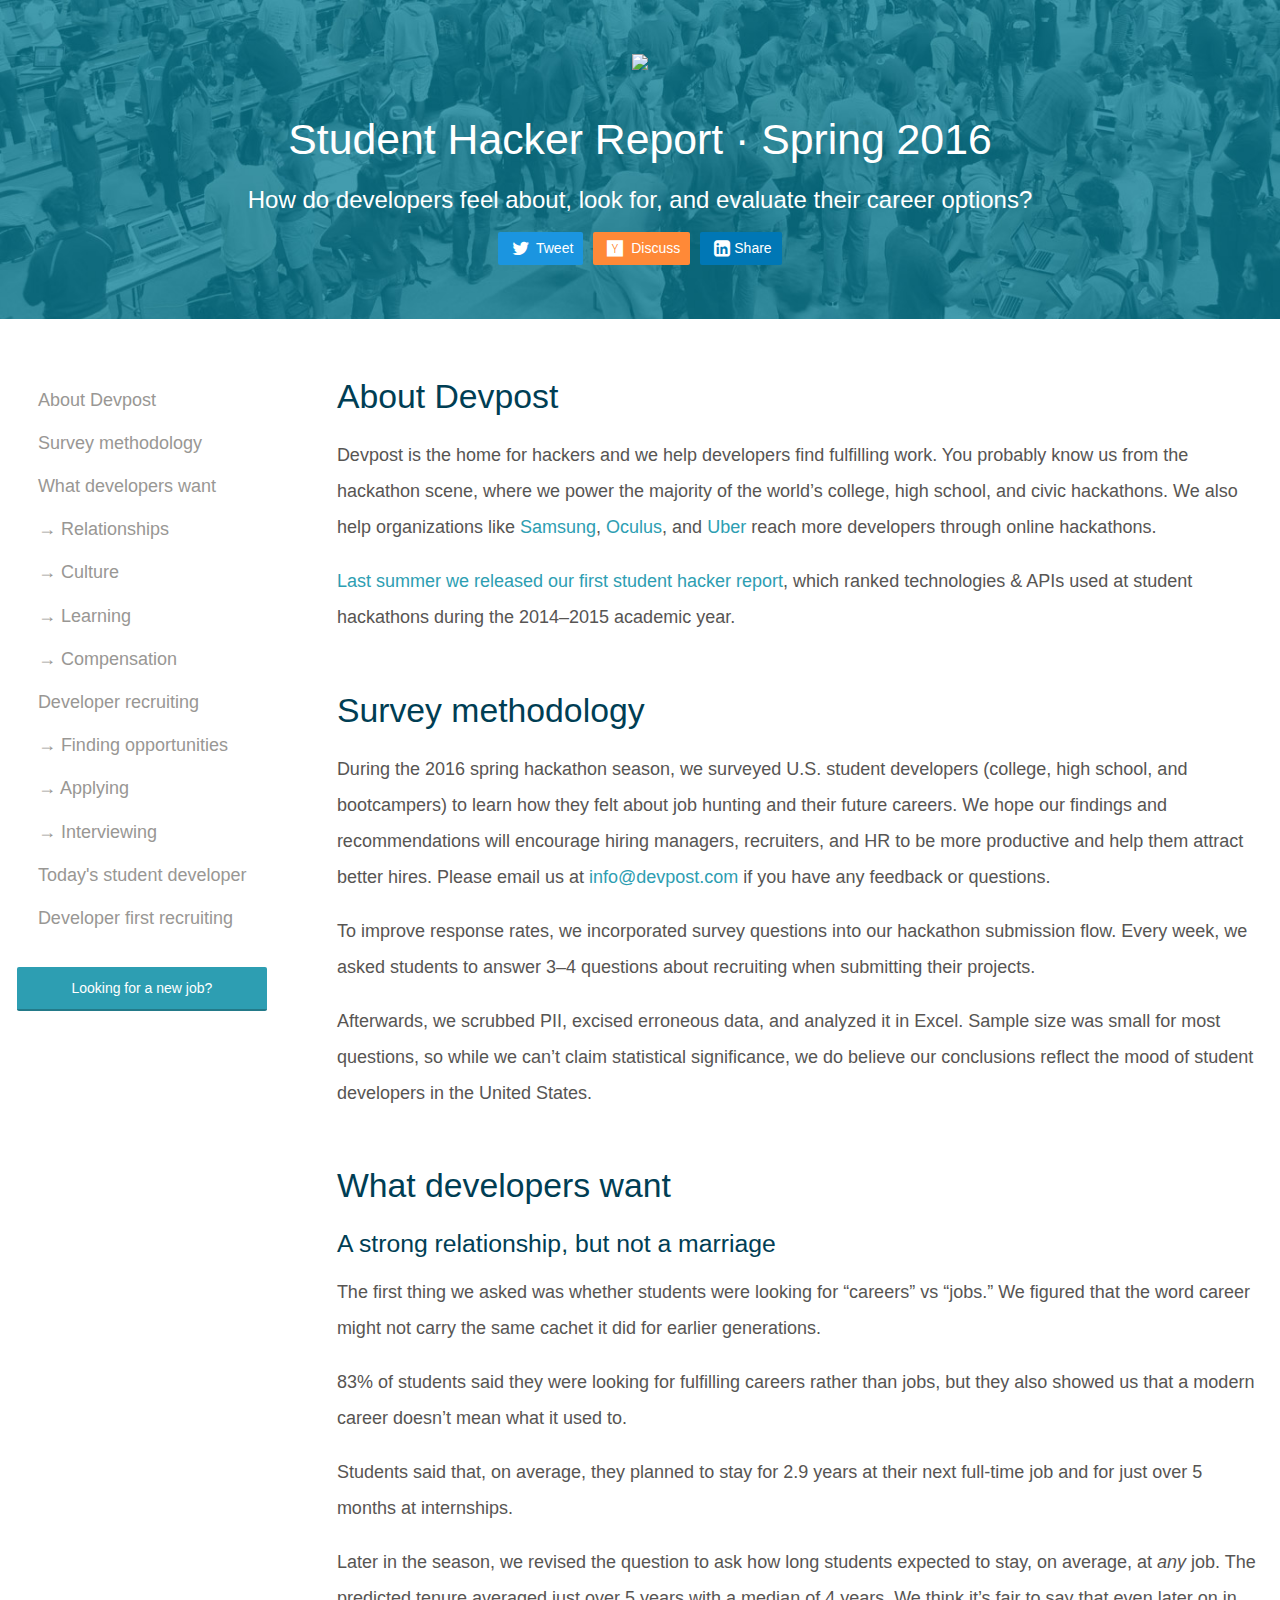
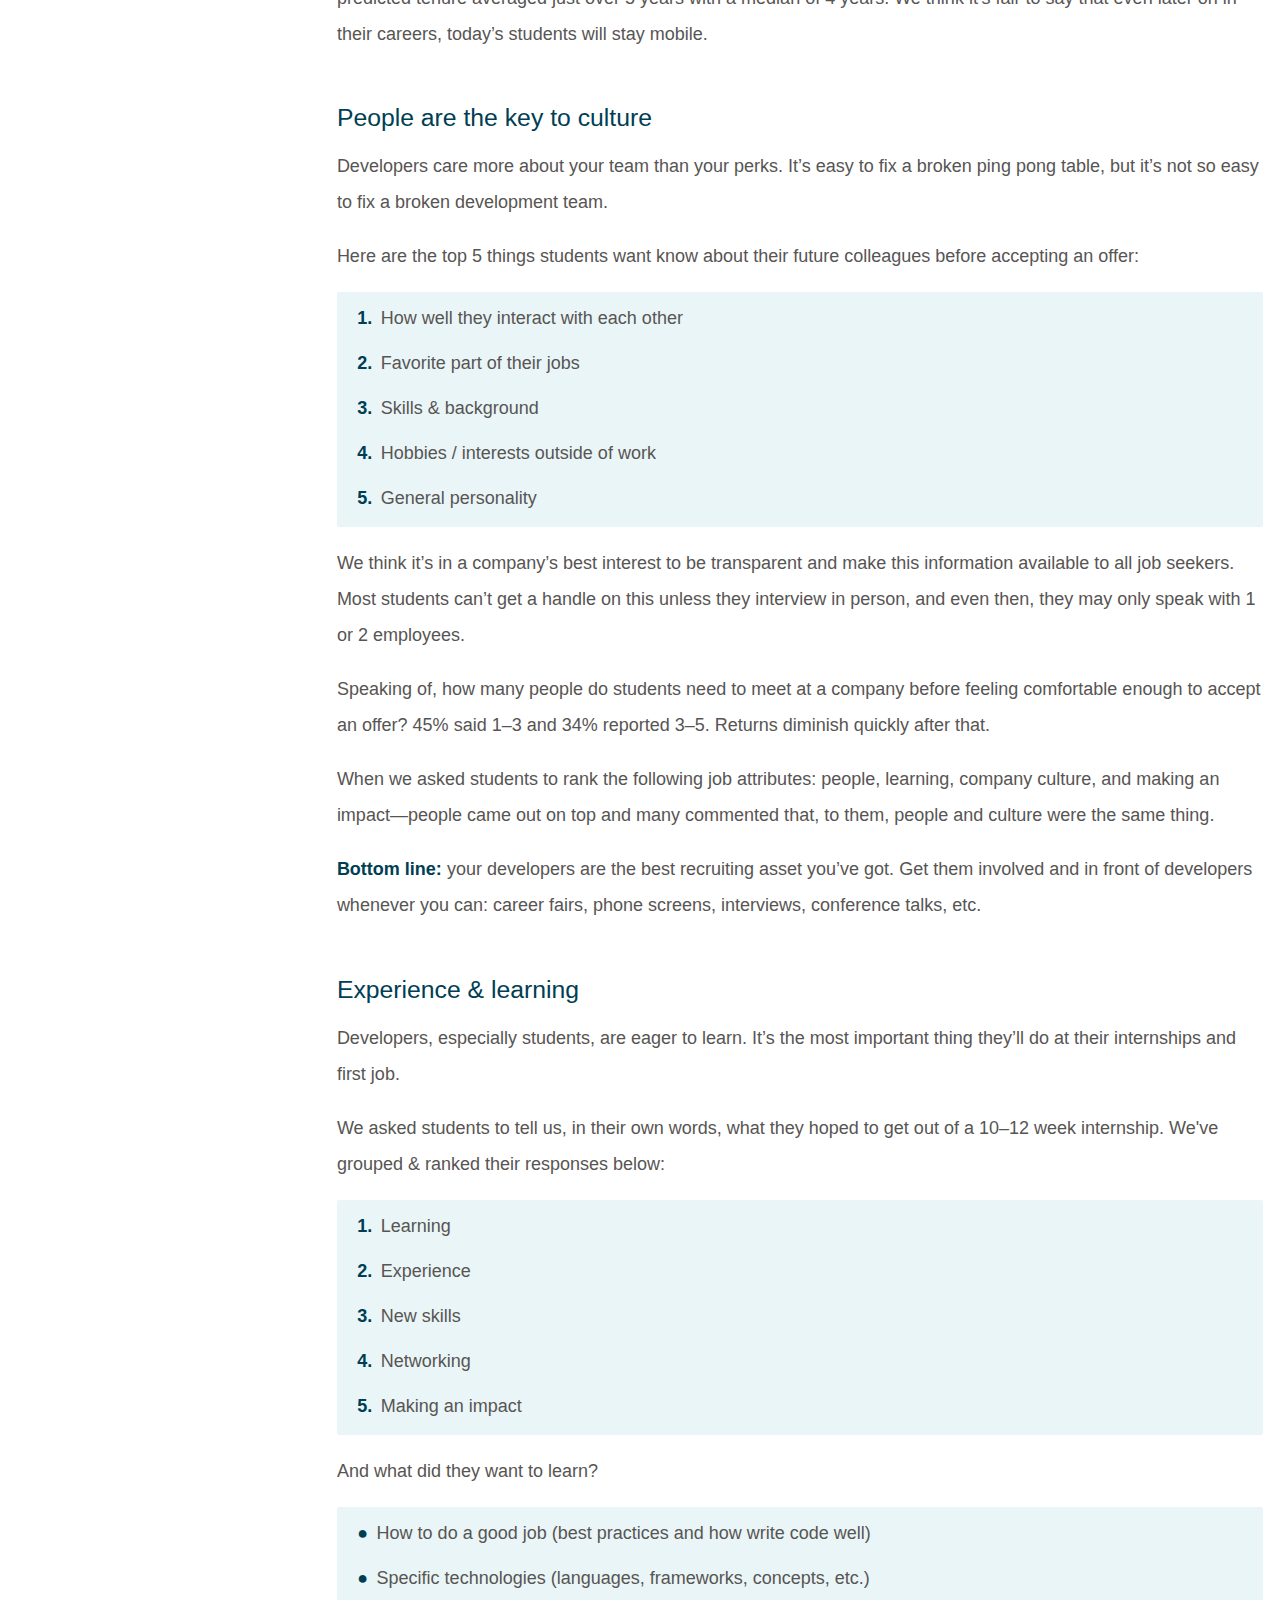
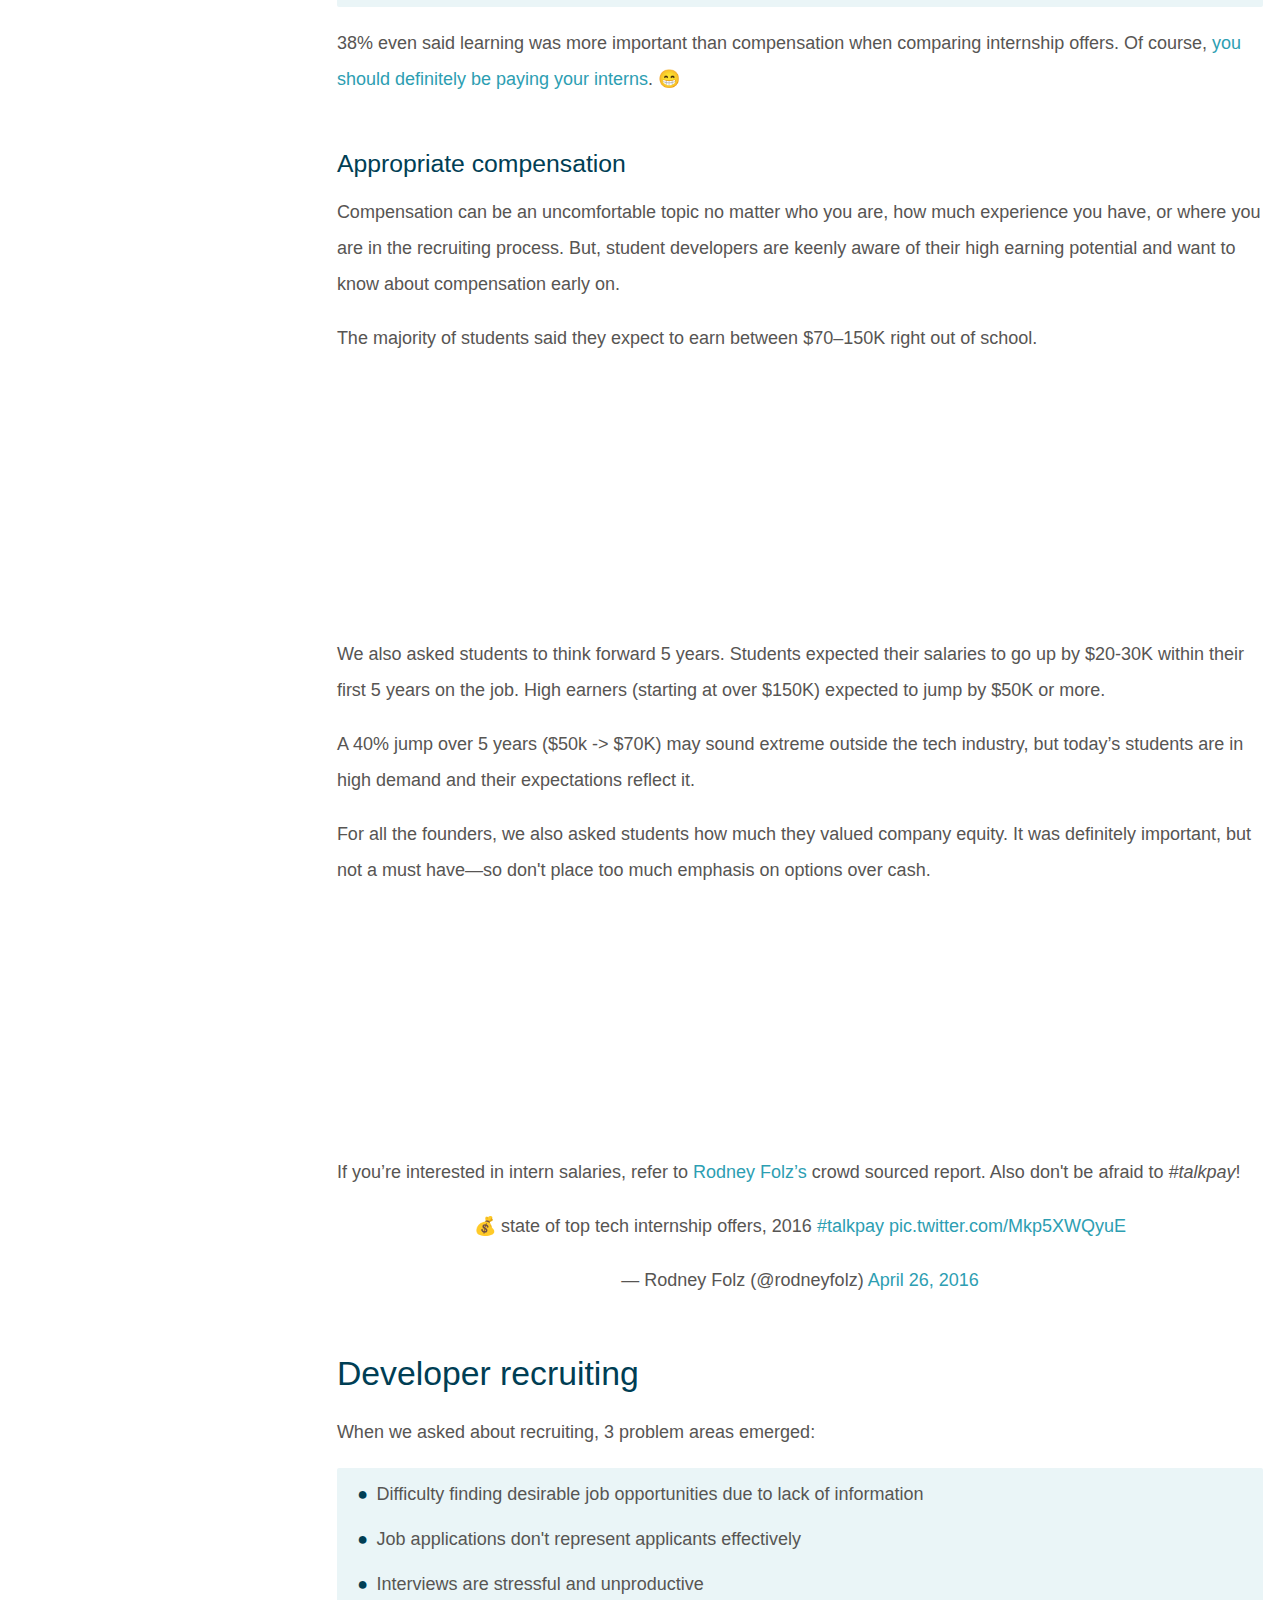
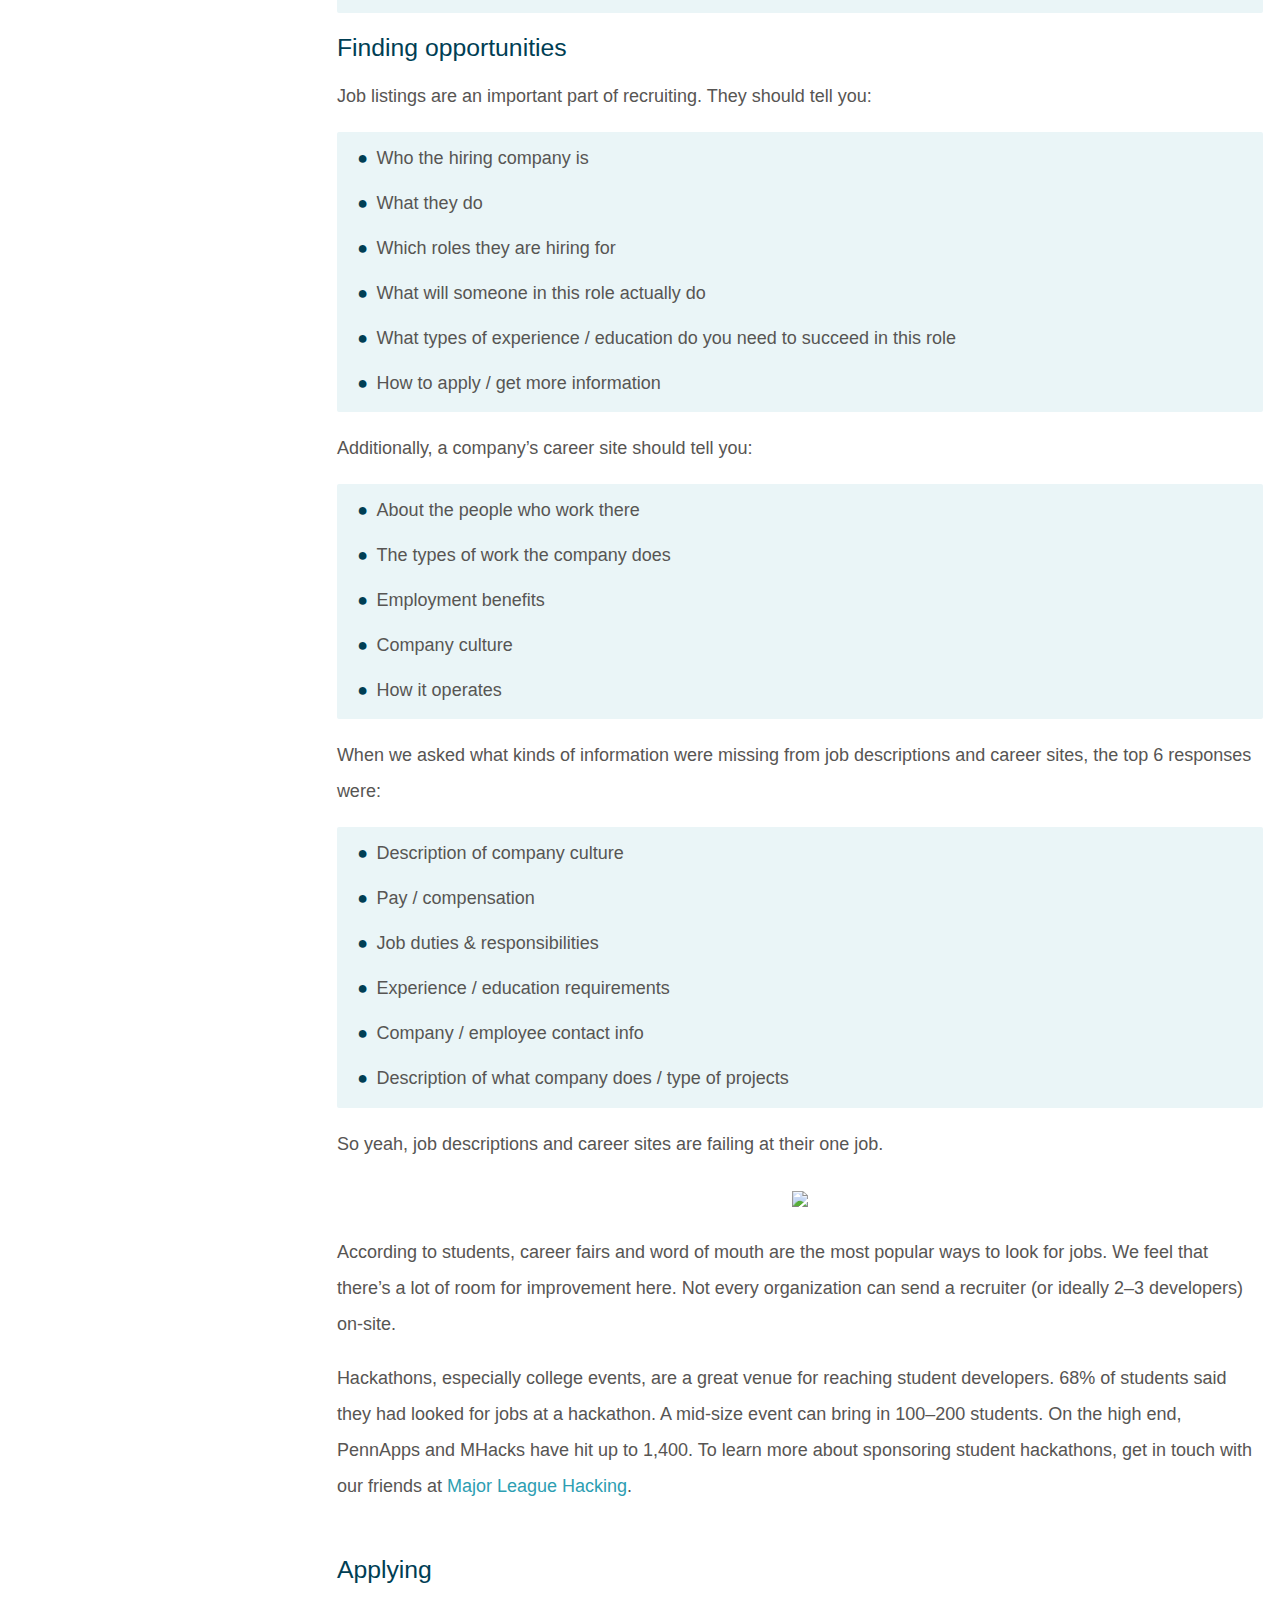
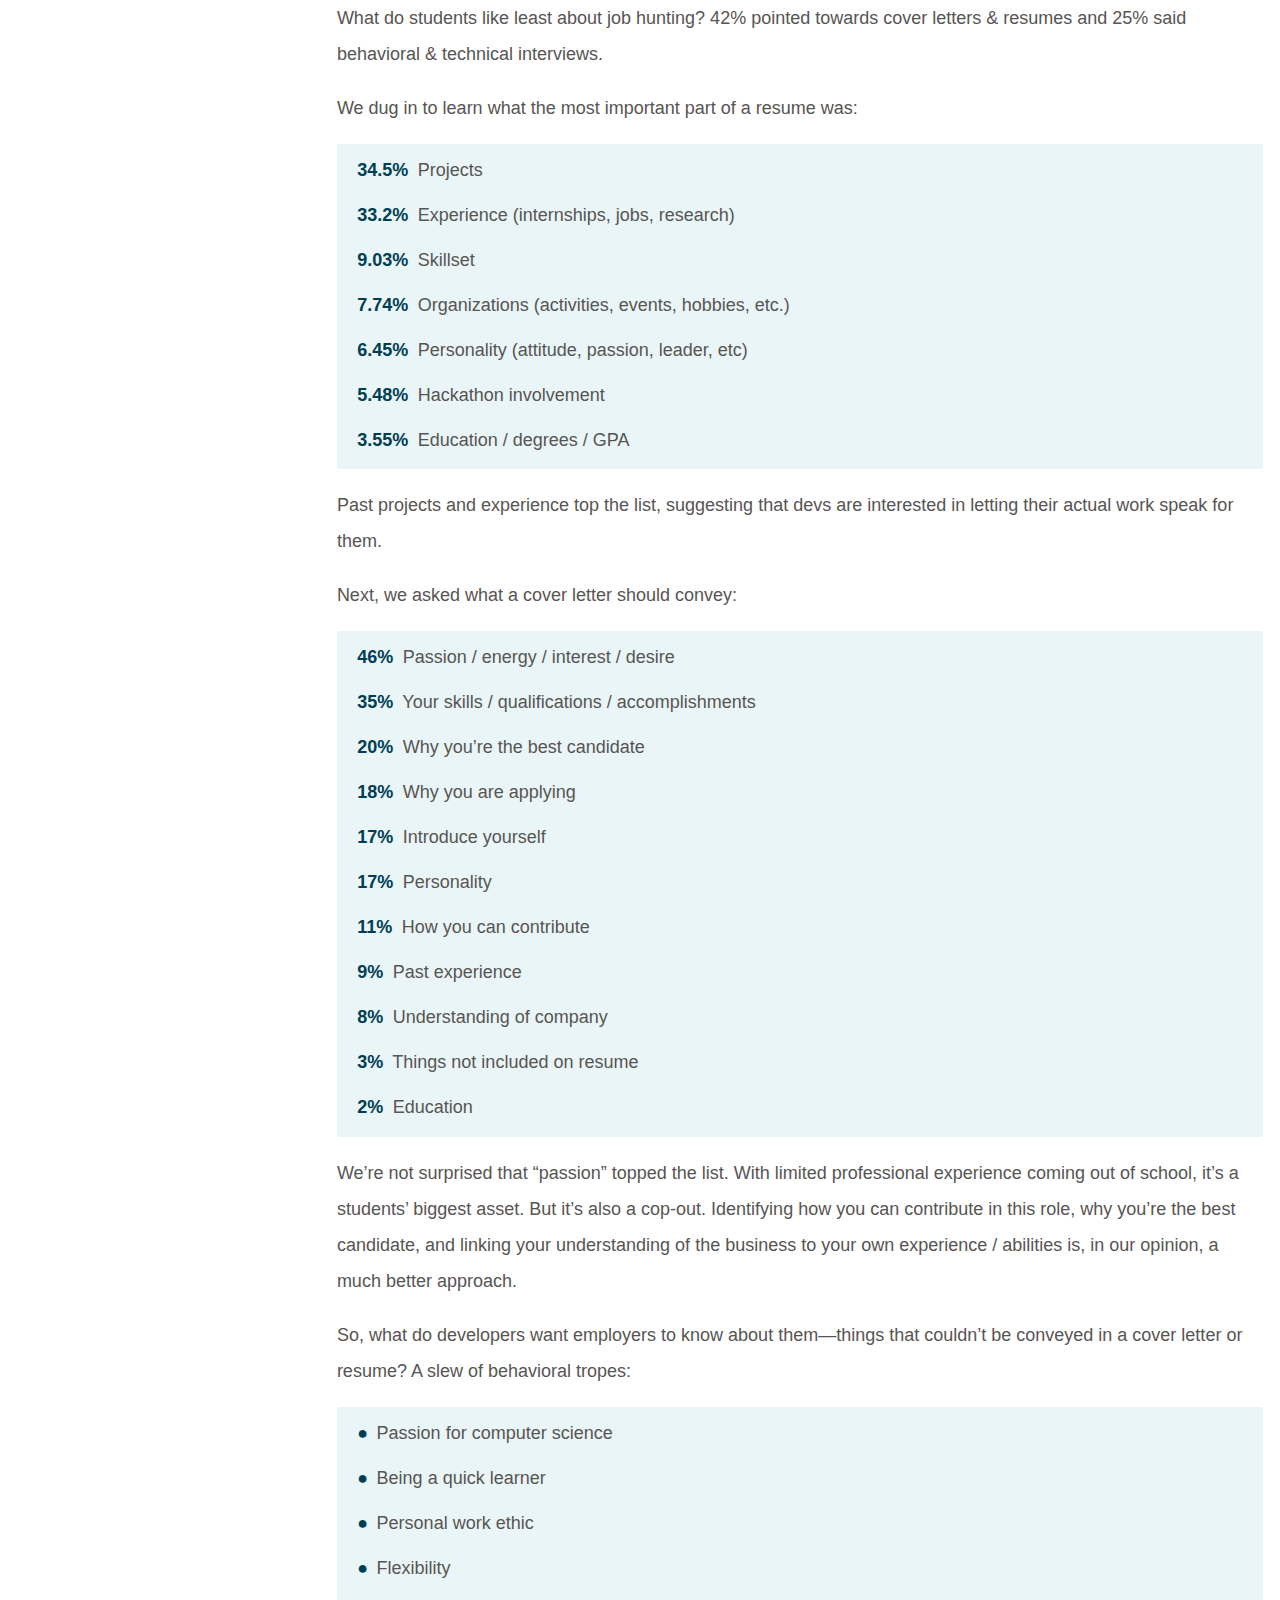
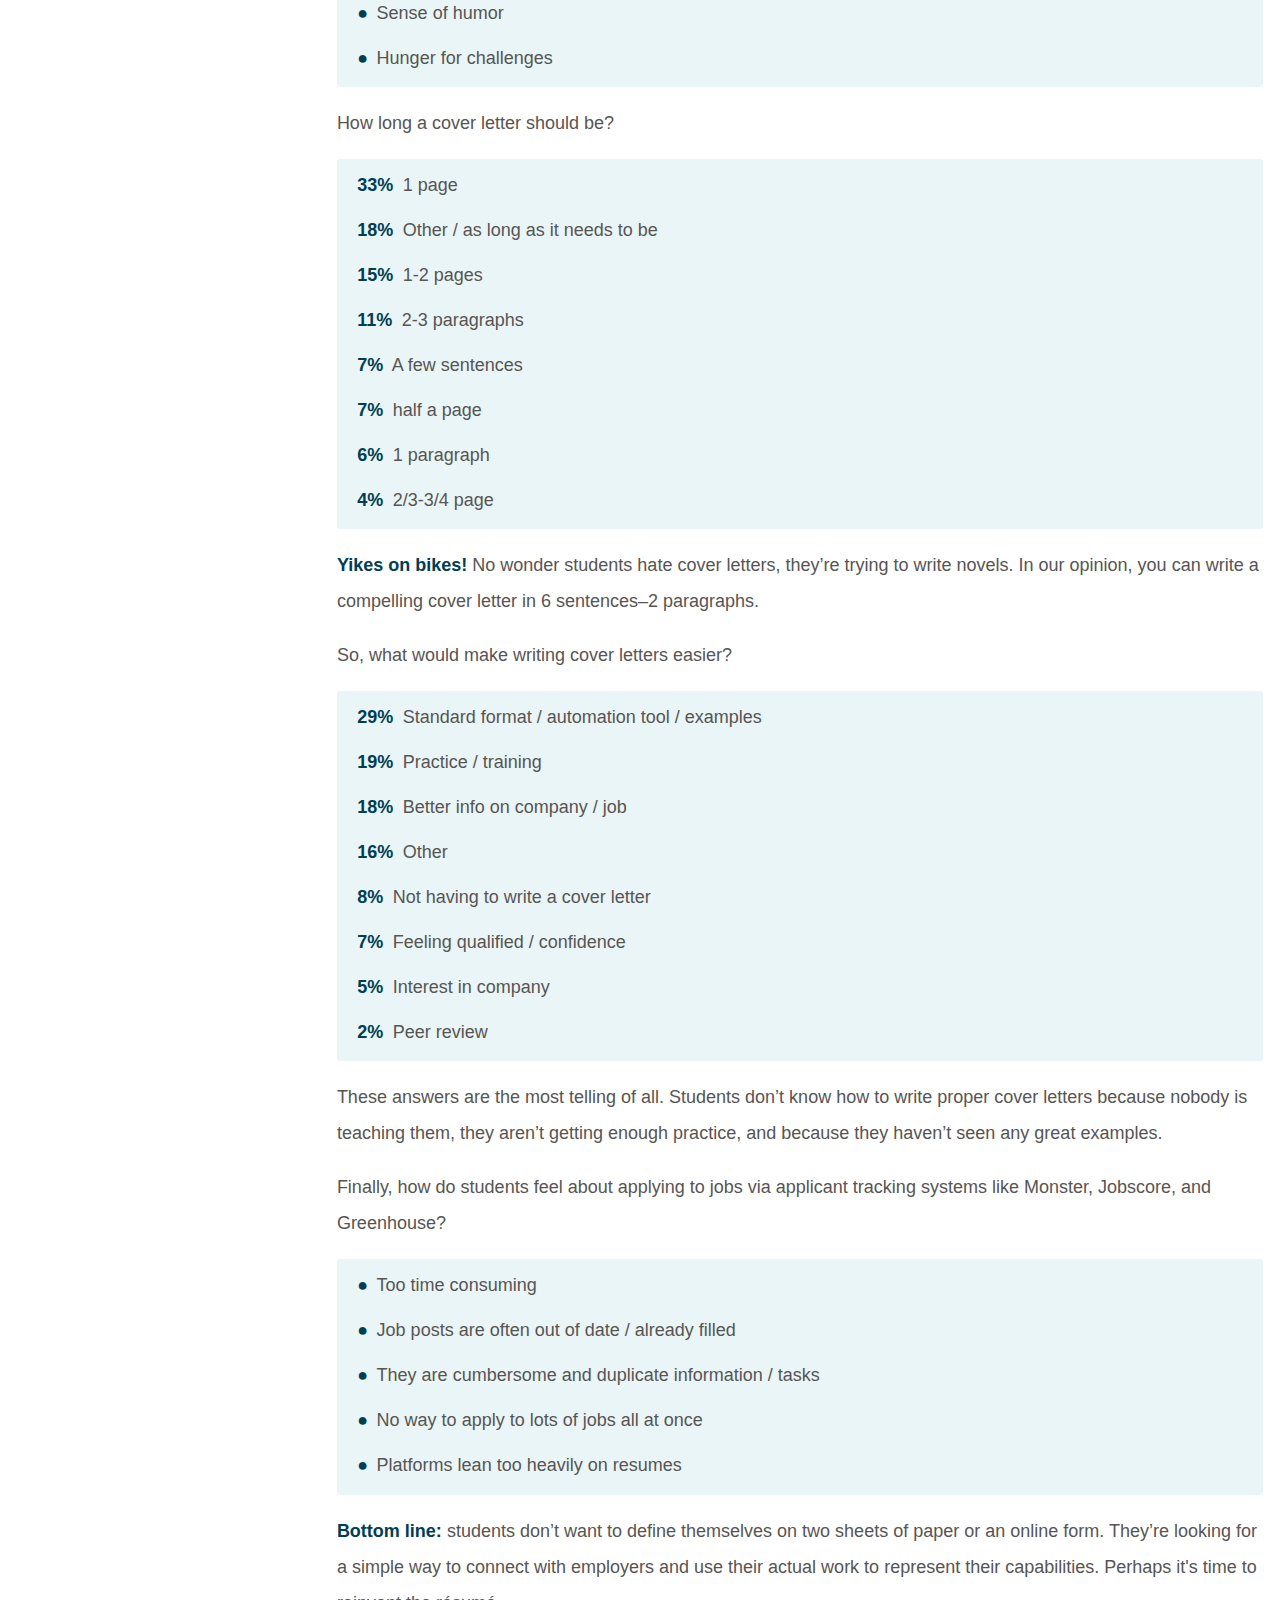
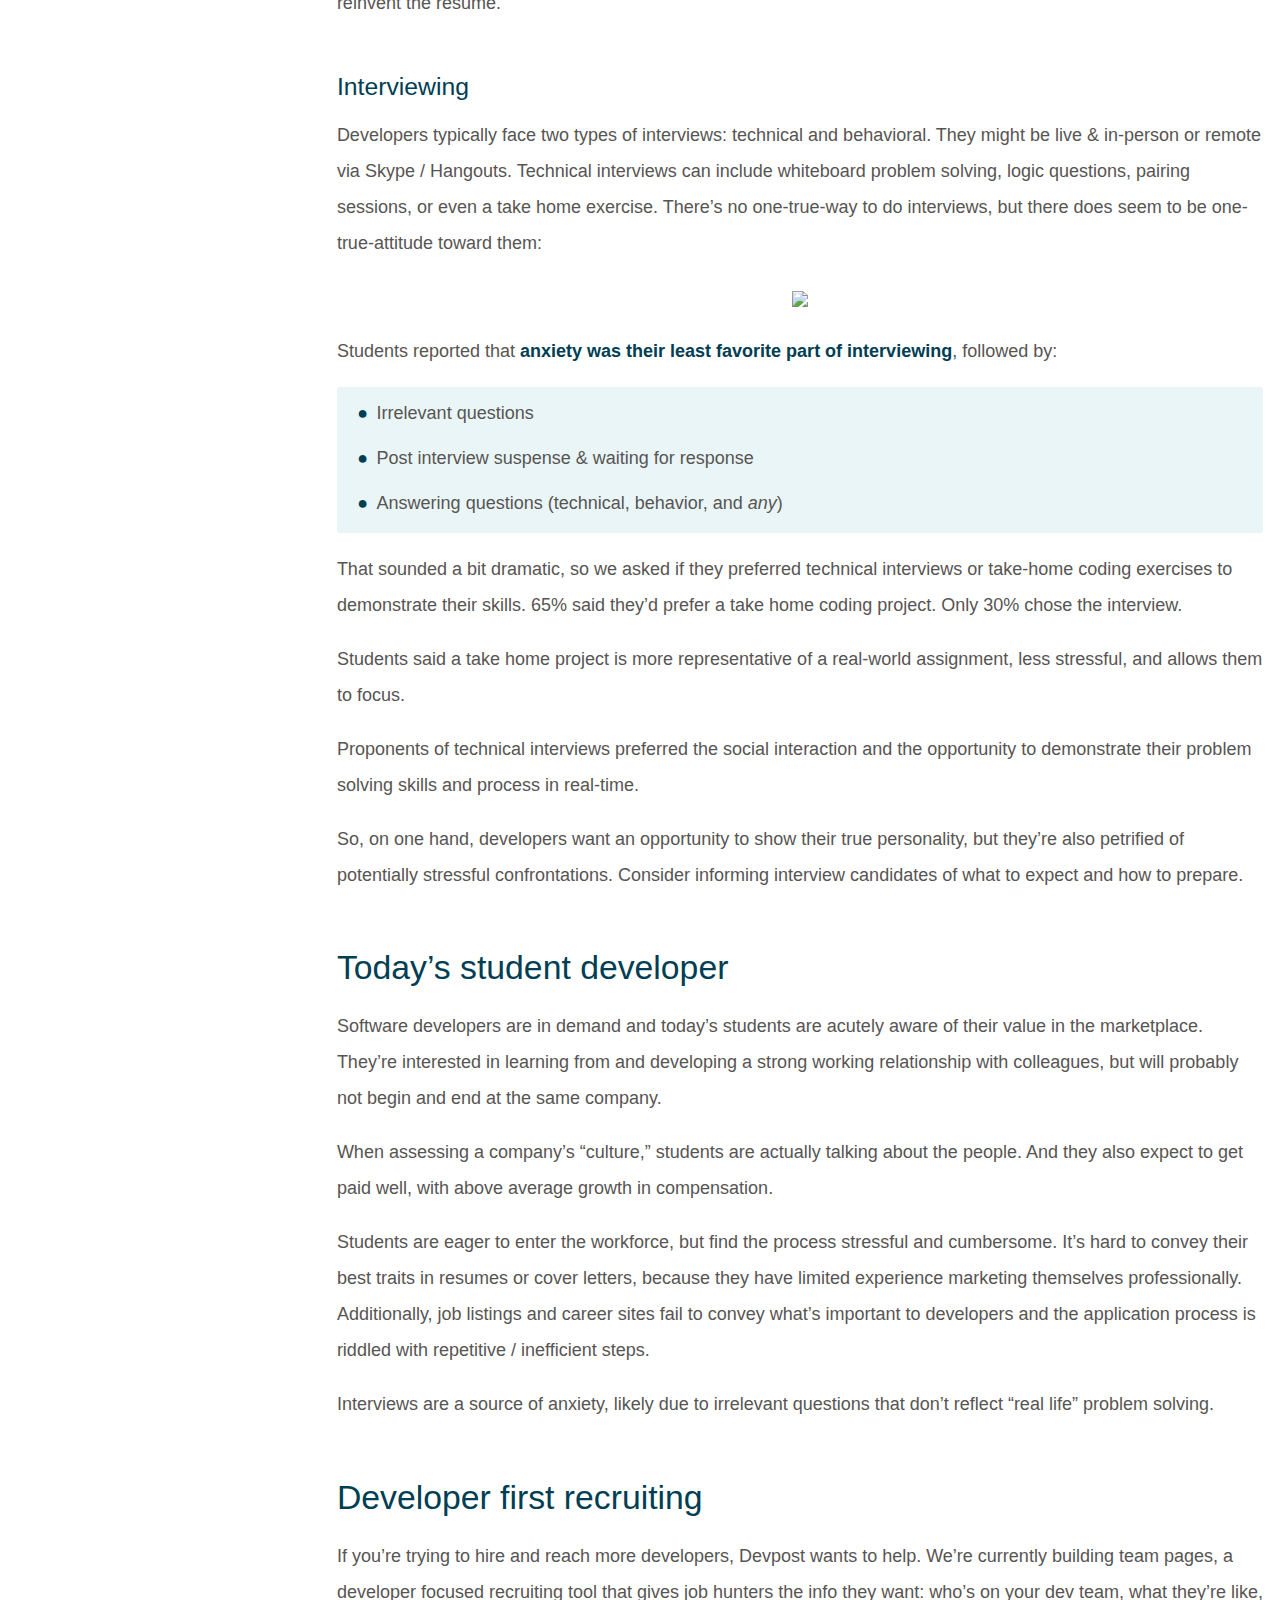
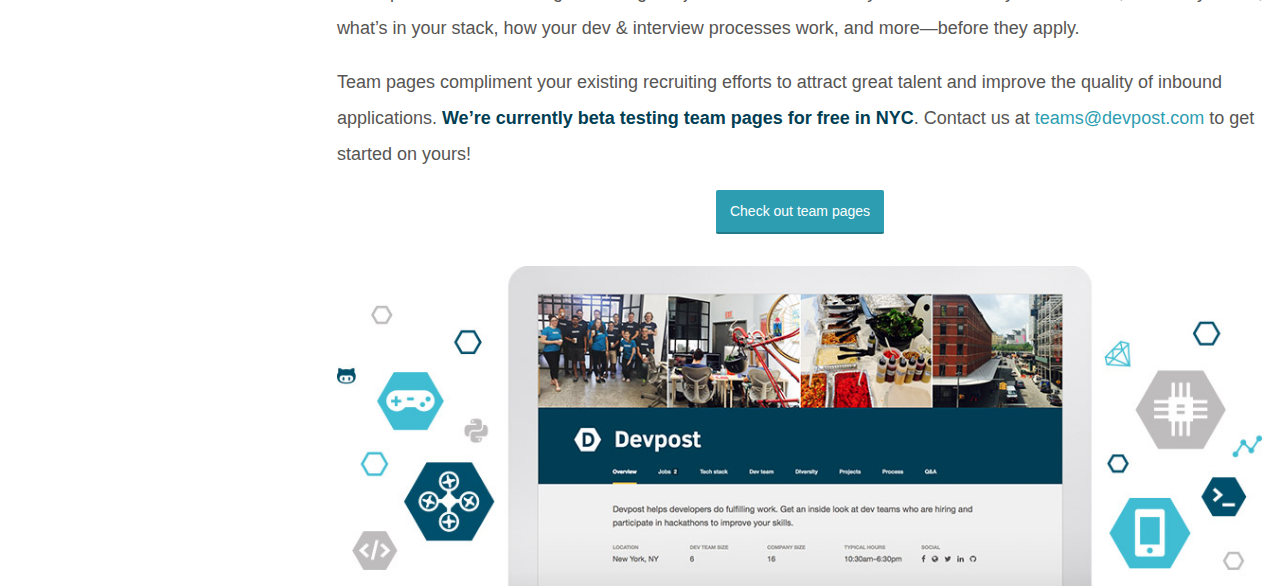
==== index.html @ d7db7872 "Merge pull request #4 from MGerrior/patch-2" ====
<!doctype html>
<html lang="en">
<head>
  <meta charset="utf-8">

  <title>Devpost Student Hacker Report: Careers & Recruiting</title>
  <meta name="description" content="We surveyed student hackers around the U.S. about job hunting and their future careers.">
  <meta name="author" content="Devpost">
  <meta name="viewport" content="width=device-width, initial-scale=1.0">

  <!-- Twitter card-->
  <meta name="twitter:card" content="summary_large_image">
  <meta name="twitter:site" content="@devpost">
  <meta name="twitter:creator" content="@devpost">
  <meta name="twitter:title" content="Devpost Student Hacker Report: Recruiting and Careers">
  <meta name="twitter:description" content="We surveyed student developers around the U.S. to learn how they felt about job hunting and their future careers.">
  <meta name="twitter:image" content="http://studenthackers.devpost.com/img/2016-twitter.jpg">

  <!-- Facebook OGP tags -->
  <meta property="og:url" content="http://studenthackers.devpost.com" />
  <meta property="og:type" content="website" />
  <meta property="og:title" content="Devpost Student Hacker Report: Recruiting and Careers" />
  <meta property="og:description" content="We surveyed student developers around the U.S. to learn how they felt about job hunting and their future careers." />
  <meta property="og:image" content="http://studenthackers.devpost.com/img/2016-fb.jpg" />

  <!-- CSS & JS bro-->
  <link rel="stylesheet" href="css/normalize.css">
  <link rel="stylesheet" href="css/foundation.min.css">
  <!-- foundation: only loading the grid, magellan nav, and equalizer -->
  <link rel="stylesheet" href="css/bigfoot-number.css">
  <link rel="stylesheet" href="css/styles.css">
  <link href="img/favicon.ico" rel="icon" type="image/x-icon" />
  <script src="js/vendor/modernizr.js"></script>
  <link rel="stylesheet" href="//maxcdn.bootstrapcdn.com/font-awesome/4.6.1/css/font-awesome.min.css">

  <!-- Google Analytics-->
  <script>
   (function(i,s,o,g,r,a,m){i['GoogleAnalyticsObject']=r;i[r]=i[r]||function(){
   (i[r].q=i[r].q||[]).push(arguments)},i[r].l=1*new Date();a=s.createElement(o),
   m=s.getElementsByTagName(o)[0];a.async=1;a.src=g;m.parentNode.insertBefore(a,m)
   })(window,document,'script','//www.google-analytics.com/analytics.js','ga');

   ga('create', 'UA-2233558-31', 'auto');
   ga('send', 'pageview');

  </script>

  <!--[if lt IE 9]>
    <script src="http://html5shiv.googlecode.com/svn/trunk/html5.js"></script>
  <![endif]-->
</head>

<body>

  <section class="header">
    <div class="row">
      <div class="large-12 columns">
        <a href="http://devpost.com" class="logo"><img src="img/devpost-reversed-rgb.svg"></a>
        <h1>Student Hacker Report <span class="hide-mobile">&middot; </span>Spring 2016</h1>
        <h2>How do developers feel about, look for, and evaluate their career options?</h2>

        <!-- SOCIAL BUTTONS -->
        <a href="https://twitter.com/intent/tweet?original_referer=http%3A%2F%2Flocalhost%3A35729%2F&ref_src=twsrc%5Etfw&text=What%20do%20young%20developers%20look%20for%20in%20a%20job%3F&tw_p=tweetbutton&url=http%3A%2F%2Fstudenthackers.devpost.com&via=Devpost" class="share-button twitter"><i class="fa fa-fw fa-twitter fa-lg" aria-hidden="true"></i> Tweet</a>&nbsp;&nbsp;<a href="#" class="share-button hn"><i class="fa fa-fw fa-y-combinator fa-lg" aria-hidden="true"></i> Discuss</a>&nbsp;&nbsp;<a href="https://www.linkedin.com/shareArticle?mini=true&url=http%3A//studenthackers.devpost.com&title=Devpost's%20Spring%202016%20Student%20Hacker%20Report%3A%20Careers%20%26%20Recruiting&summary=During%20the%202016%20spring%20hackathon%20season,%20we%20surveyed%20student%20hackers%20(college,%20high%20school,%20and%20bootcampers)%20around%20the%20U.S.%20to%20learn%20how%20they%20felt%20about%20job%20hunting%20and%20their%20future%20careers.%20We%20hope%20our%20findings%20and%20recommendations%20will%20encourage%20hiring%20managers,%20recruiters,%20and%20HR%20to%20be%20more%20productive%20and%20help%20them%20attract%20better%20hires.%20&source=Devpost" class="share-button linkedin"><i class="fa fa-fw fa-linkedin-square fa-lg" aria-hidden="true"></i>Share</a>

      </div>
    </div>
  </section>


  <section class="content">
    <div class="row">

      <div class="large-3 columns show-for-large-up">
        <div data-magellan-expedition="fixed">
          <dl class="sub-nav">
            <dd data-magellan-arrival="about">
              <a href="#about">About Devpost</a>
            </dd>
            <dd data-magellan-arrival="methodology">
              <a href="#methodology">Survey methodology</a>
            </dd>
            <dd data-magellan-arrival="devswant" class="heading">
              <a href="#devswant">What developers want</a>
            </dd>
            <!-- sub items under what devs want -->
            <dd data-magellan-arrival="careersjobs" >
              <a href="#careersjobs">&rarr; Relationships</a>
            </dd>
            <dd data-magellan-arrival="culture">
              <a href="#culture">&rarr; Culture</a>
            </dd>
            <dd data-magellan-arrival="learning" >
              <a href="#learning">&rarr; Learning</a>
            </dd>
            <dd data-magellan-arrival="compensation" >
              <a href="#compensation">&rarr; Compensation</a>
            </dd>

            <dd data-magellan-arrival="recruiting" class="heading">
              <a href="#recruiting">Developer recruiting</a>
            </dd>
            <!-- sub items under what devs want -->
            <dd data-magellan-arrival="opportunities" >
              <a href="#opportunities">&rarr; Finding opportunities</a>
            </dd>
            <dd data-magellan-arrival="applying">
              <a href="#applying">&rarr; Applying</a>
            </dd>
            <dd data-magellan-arrival="interviewing" >
              <a href="#interviewing">&rarr; Interviewing</a>
            </dd>

            <dd data-magellan-arrival="insights">
              <a href="#insights">Today's student developer</a>
            </dd>
            <dd data-magellan-arrival="teampages">
              <a href="#teampages">Developer first recruiting</a>
            </dd>
          </dl>

          <!--<div class="contact">
            <p>To learn more about Devpost solutions, visit <a href="http://devpost.com/teams" target="_blank">devpost.com/teams</a> or email <a href="mailto:info@devpost.com">info@devpost.com</a>.</p>
          </div>-->

          <a href="http://devpost.com/teams" class="hiring-button" target="_blank">Looking for a new job?</a>

        </div>
      </div> <!-- end left sidenav column (large-3) -->

      <div class="large-9 columns">

        <h2 data-magellan-destination="about">About Devpost</h2>
        <a name="about"></a>

        <p>Devpost is the home for hackers and we help developers find fulfilling work. You probably know us from the hackathon scene, where we power the majority of the world&rsquo;s college, high school, and civic hackathons. We also help organizations like <a href="http://gearapp.devpost.com/" target="_blank">Samsung</a>, <a href="https://vrjam.devpost.com/" target="_blank">Oculus</a>, and <a href="http://uberhackathon.devpost.com/" target="_blank">Uber</a> reach more developers through online hackathons.</p>

        <p><a href="/2015.html">Last summer we released our first student hacker report</a>, which ranked technologies &amp; APIs used at student hackathons during the 2014&ndash;2015 academic year.</p>

        <h2 data-magellan-destination="methodology">Survey methodology</h2>
        <a name="methodology"></a>

        <p>During the 2016 spring hackathon season, we surveyed U.S. student developers (college, high school, and bootcampers) to learn how they felt about job hunting and their future careers. We hope our findings and recommendations will encourage hiring managers, recruiters, and HR to be more productive and help them attract better hires. Please email us at <a href="mailto:info@devpost.com">info@devpost.com</a> if you have any feedback or questions.</p>

        <p>To improve response rates, we incorporated survey questions into our hackathon submission flow. Every week, we asked students to answer 3&ndash;4 questions about recruiting when submitting their projects.</p>

        <p>Afterwards, we scrubbed PII, excised erroneous data, and analyzed it in Excel. Sample size was small for most questions, so while we can&rsquo;t claim statistical significance, we do believe our conclusions reflect the mood of student developers in the United States.</p>

        <h2 data-magellan-destination="devswant">What developers want</h2>
        <a name="devswant"></a>

        <h3 data-magellan-destination="careersjobs" class="no-margin-top">A strong relationship, but not a marriage</h3>
        <a name="careersjobs"></a>
        <p>The first thing we asked was whether students were looking for &ldquo;careers&rdquo; vs &ldquo;jobs.&rdquo; We figured that the word career might not carry the same cachet it did for earlier generations.</p>

        <p>83% of students said they were looking for fulfilling careers rather than jobs, but they also showed us that a modern career doesn&rsquo;t mean what it used to.</p>

        <p>Students said that, on average, they planned to stay for 2.9 years at their next full-time job and for just over 5 months at internships.</p>

        <p>Later in the season, we revised the question to ask how long students expected to stay, on average, at <em>any</em> job. The predicted tenure averaged just over 5 years with a median of 4 years. We think it&rsquo;s fair to say that even later on in their careers, today&rsquo;s students will stay mobile.</p>

        <h3 data-magellan-destination="culture">People are the key to culture</h3>
        <a name="culture"></a>
        <p>Developers care more about your team than your perks. It&rsquo;s easy to fix a broken ping pong table, but it&rsquo;s not so easy to fix a broken development team.</p>

        <p>Here are the top 5 things students want know about their future colleagues before accepting an offer:</p>

        <ol>
          <li>How well they interact with each other</li>
          <li>Favorite part of their jobs</li>
          <li>Skills &amp; background</li>
          <li>Hobbies / interests outside of work</li>
          <li>General personality</li>
        </ol>

        <p>We think it&rsquo;s in a company&rsquo;s best interest to be transparent and make this information available to all job seekers. Most students can&rsquo;t get a handle on this unless they interview in person, and even then, they may only speak with 1 or 2 employees.</p>

        <p>Speaking of, how many people do students need to meet at a company before feeling comfortable enough to accept an offer? 45% said 1&ndash;3 and 34% reported 3&ndash;5. Returns diminish quickly after that.</p>

        <p>When we asked students to rank the following job attributes: people, learning, company culture, and making an impact&mdash;people came out on top and many commented that, to them, people and culture were the same thing.</p>

        <p><strong>Bottom line:</strong> your developers are the best recruiting asset you&rsquo;ve got. Get them involved and in front of developers whenever you can: career fairs, phone screens, interviews, conference talks, etc.</p>

        <h3 data-magellan-destination="learning">Experience &amp; learning</h3>
        <a name="learning"></a>
        <p>Developers, especially students, are eager to learn. It&rsquo;s the most important thing they&rsquo;ll do at their internships and first job.</p>

        <p>We asked students to tell us, in their own words, what they hoped to get out of a 10&ndash;12 week internship. We've grouped &amp; ranked their responses below:</p>

        <ol>
          <li>Learning</li>
          <li>Experience</li>
          <li>New skills</li>
          <li>Networking</li>
          <li>Making an impact</li>
        </ol>

        <p>And what did they want to learn?</p>

        <ul>
          <li>How to do a good job (best practices and how write code well)</li>
          <li>Specific technologies (languages, frameworks, concepts, etc.)</li>
        </ul>

        <p>38% even said learning was more important than compensation when comparing internship offers. Of course, <a href="#internsalary">you should definitely be paying your interns</a>. 😁

        <h3 data-magellan-destination="compensation">Appropriate compensation</h3>
        <a name="compensation"></a>
        <p>Compensation can be an uncomfortable topic no matter who you are, how much experience you have, or where you are in the recruiting process. But, student developers are keenly aware of their high earning potential and want to know about compensation early on.</p>

        <p>The majority of students said they expect to earn between $70–150K right out of school.<!-- That matches the range from <a href="http://www.payscale.com/research/US/Job=Software_Engineer/Salary/4fd947de/Entry-Level" target="_blank">Payscale.com&rsquo;s national survey of developer salaries</a>.--></p>

        <!-- salary chart goes here -->
        <!--<div style="max-width:600px;">-->
          <canvas id="salary_chart" width="400" height="250"></canvas>
        <!--</div>-->

        <p>We also asked students to think forward 5 years. <!--We&rsquo;ve charted their paired salary expectations. Initial salary is plotted on the x-axis and future salary ranges are clustered on the Y axis.</p>

        <p>-->Students expected their salaries to go up by $20-30K within their first 5 years on the job. High earners (starting at over $150K) expected to jump by $50K or more.</p>

        <!-- second salary chart goes here -->
        <!--<div style="max-width:600px;">
          <canvas id="raise_chart" width="400" height="250"></canvas>
        </div>-->

        <p>A 40% jump over 5 years ($50k -> $70K) may sound extreme outside the tech industry, but today&rsquo;s students are in high demand and their expectations reflect it.</p>

        <p>For all the founders, we also asked students how much they valued company equity. It was definitely important, but not a must have&mdash;so don't place too much emphasis on options over cash.</p>

        <!-- equity pie chart goes here -->
        <div style="text-align:center;">
          <canvas id="equity_chart" width="300" height="200" style="max-width:600px;"></canvas>
        </div><br>

        <p><a name="internsalary"></a>If you&rsquo;re interested in intern salaries, refer to <a href="https://twitter.com/rodneyfolz">Rodney Folz&rsquo;s</a> crowd sourced report. Also don't be afraid to <em>#talkpay</em>!</p>

        <center>
          <blockquote class="twitter-tweet" data-lang="en"><p lang="en" dir="ltr">💰 state of top tech internship offers, 2016 <a href="https://twitter.com/hashtag/talkpay?src=hash">#talkpay</a> <a href="https://t.co/Mkp5XWQyuE">pic.twitter.com/Mkp5XWQyuE</a></p>&mdash; Rodney Folz (@rodneyfolz) <a href="https://twitter.com/rodneyfolz/status/724787290824798209">April 26, 2016</a></blockquote>
        </center>
        <script async src="//platform.twitter.com/widgets.js" charset="utf-8"></script>

        <h2 data-magellan-destination="recruiting">Developer recruiting</h2>
        <a name="recruiting"></a>
        <p>When we asked about recruiting, 3 problem areas emerged:</p>

        <ul>
          <li>Difficulty finding desirable job opportunities due to lack of information</li>
          <li>Job applications don't represent applicants effectively</li>
          <li>Interviews are stressful and unproductive</li>
        </ul>


        <h3 data-magellan-destination="opportunities" class="no-margin-top">Finding opportunities</h3>
        <a name="opportunities"></a>
        <p>Job listings are an important part of recruiting. They should tell you:</p>

        <ul>
          <li>Who the hiring company is</li>
          <li>What they do</li>
          <li>Which roles they are hiring for</li>
          <li>What will someone in this role actually do</li>
          <li>What types of experience / education do you need to succeed in this role</li>
          <li>How to apply / get more information</li>
        </ul>

        <p>Additionally, a company&rsquo;s career site should tell you:

          <ul>
            <li>About the people who work there</li>
            <li>The types of work the company does</li>
            <li>Employment benefits</li>
            <li>Company culture</li>
            <li>How it operates</li>
          </ul>

        <p>When we asked what kinds of information were missing from job descriptions and career sites, the top 6 responses were:</p>

        <ul>
          <li>Description of company culture</li>
          <li>Pay / compensation</li>
          <li>Job duties &amp; responsibilities</li>
          <li>Experience / education requirements</li>
          <li>Company / employee contact info</li>
          <li>Description of what company does / type of projects</li>
        </ul>

        <p>So yeah, job descriptions and career sites are failing at their one job.</p>

        <p style="text-align:center;"><img src="http://weknowmemes.com/wp-content/uploads/2012/08/damn-it-cup-you-have-one-job.jpeg" style="max-height:300px"></p>

        <p>According to students, career fairs and word of mouth are the most popular ways to look for jobs. We feel that there&rsquo;s a lot of room for improvement here. Not every organization can send a recruiter (or ideally 2&ndash;3 developers) on-site.

        <p>Hackathons, especially college events, are a great venue for reaching student developers. 68% of students said they had looked for jobs at a hackathon. A mid-size event can bring in 100–200 students. On the high end, PennApps and MHacks have hit up to 1,400. To learn more about sponsoring student hackathons, get in touch with our friends at <a href="http://mlh.io" target="_blank">Major League Hacking</a>.</p>

        <h3 data-magellan-destination="applying">Applying</h3>
        <a name="applying"></a>
        <p>What do students like least about job hunting? 42% pointed towards cover letters &amp; resumes and 25% said behavioral &amp; technical interviews.</p>

        <p>We dug in to learn what the most important part of a resume was:</p>

        <div class="percent-rank">
          <p><strong>34.5%</strong> Projects</p>
          <p><strong>33.2%</strong> Experience (internships, jobs, research)</p>
          <p><strong>9.03%</strong> Skillset</p>
          <p><strong>7.74%</strong> Organizations (activities, events, hobbies, etc.)</p>
          <p><strong>6.45%</strong> Personality (attitude, passion, leader, etc)</p>
          <p><strong>5.48%</strong> Hackathon involvement</p>
          <p><strong>3.55%</strong> Education / degrees / GPA</p>
        </div>

        <p>Past projects and experience top the list, suggesting that devs are interested in letting their actual work speak for them.</p>

        <p>Next, we asked what a cover letter should convey:</p>

        <div class="percent-rank">
          <p><strong>46%</strong> Passion / energy / interest / desire</p>
          <p><strong>35%</strong> Your skills / qualifications / accomplishments</p>
          <p><strong>20%</strong> Why you&rsquo;re the best candidate</p>
          <p><strong>18%</strong> Why you are applying</p>
          <p><strong>17%</strong> Introduce yourself</p>
          <p><strong>17%</strong> Personality</p>
          <p><strong>11%</strong> How you can contribute</p>
          <p><strong>9%</strong> Past experience</p>
          <p><strong>8%</strong> Understanding of company</p>
          <p><strong>3%</strong> Things not included on resume</p>
          <p><strong>2%</strong> Education</p>
        </div>

        <p>We&rsquo;re not surprised that &ldquo;passion&rdquo; topped the list. With limited professional experience coming out of school, it&rsquo;s a students&rsquo; biggest asset. But it&rsquo;s also a cop-out. Identifying how you can contribute in this role, why you&rsquo;re the best candidate, and linking your understanding of the business to your own experience / abilities is, in our opinion, a much better approach.</p>

        <p>So, what do developers want employers to know about them&mdash;things that couldn&rsquo;t be conveyed in a cover letter or resume? A slew of behavioral tropes:</p>

        <ul>
          <li>Passion for computer science</li>
          <li>Being a quick learner</li>
          <li>Personal work ethic</li>
          <li>Flexibility</li>
          <li>Sense of humor</li>
          <li>Hunger for challenges</li>
        </ul>

        <p>How long a cover letter should be?</p>

        <div class="percent-rank">
          <p><strong>33%</strong> 1 page</p>
          <p><strong>18%</strong> Other / as long as it needs to be</p>
          <p><strong>15%</strong> 1-2 pages</p>
          <p><strong>11%</strong> 2-3 paragraphs</p>
          <p><strong>7%</strong> A few sentences</p>
          <p><strong>7%</strong> half a page</p>
          <p><strong>6%</strong> 1 paragraph</p>
          <p><strong>4%</strong> 2/3-3/4 page</p>
        </div>

        <p><strong>Yikes on bikes!</strong> No wonder students hate cover letters, they&rsquo;re trying to write novels. In our opinion, you can write a compelling cover letter in 6 sentences&ndash;2 paragraphs.</p>

        <p>So, what would make writing cover letters easier?</p>

        <div class="percent-rank">
          <p><strong>29%</strong> Standard format / automation tool / examples</p>
          <p><strong>19%</strong> Practice / training</p>
          <p><strong>18%</strong> Better info on company / job</p>
          <p><strong>16%</strong> Other</p>
          <p><strong>8%</strong> Not having to write a cover letter</p>
          <p><strong>7%</strong> Feeling qualified / confidence</p>
          <p><strong>5%</strong> Interest in company</p>
          <p><strong>2%</strong> Peer review</p>
        </div>

        <p>These answers are the most telling of all. Students don&rsquo;t know how to write proper cover letters because nobody is teaching them, they aren&rsquo;t getting enough practice, and because they haven&rsquo;t seen any great examples.</p>

        <p>Finally, how do students feel about applying to jobs via applicant tracking systems like Monster, Jobscore, and Greenhouse?</p>

        <ul>
          <li>Too time consuming</li>
          <li>Job posts are often out of date / already filled</li>
          <li>They are cumbersome and duplicate information / tasks</li>
          <li>No way to apply to lots of jobs all at once</li>
          <li>Platforms lean too heavily on resumes</li>
        </ul>

        <p><strong>Bottom line:</strong> students don&rsquo;t want to define themselves on two sheets of paper or an online form. They&rsquo;re looking for a simple way to connect with employers and use their actual work to represent their capabilities. Perhaps it's time to reinvent the résumé.</p>


        <h3 data-magellan-destination="interviewing">Interviewing</h3>
        <a name="interviewing"></a>
        <p>Developers typically face two types of interviews: technical and behavioral. They might be live &amp; in-person or remote via Skype / Hangouts. Technical interviews can include whiteboard problem solving, logic questions, pairing sessions, or even a take home exercise. There&rsquo;s no one-true-way to do interviews, but there does seem to be one-true-attitude toward them:</p>

        <p style="text-align:center;"><img src="https://media.giphy.com/media/6DAfAmtBOggLu/giphy.gif" style="max-height:300px"></p>

        <p>Students reported that <strong>anxiety was their least favorite part of interviewing</strong>, followed by:</p>

        <ul>
          <li>Irrelevant questions</li>
          <li>Post interview suspense &amp; waiting for response</li>
          <li>Answering questions (technical, behavior, and <em>any</em>)</li>
        </ul>

        <p>That sounded a bit dramatic, so we asked if they preferred technical interviews or take-home coding exercises to demonstrate their skills. 65% said they&rsquo;d prefer a take home coding project. Only 30% chose the interview.</p>

        <p>Students said a take home project is more representative of a real-world assignment, less stressful, and allows them to focus.</p>

        <p>Proponents of technical interviews preferred the social interaction and the opportunity to demonstrate their problem solving skills and process in real-time.</p>

        <p>So, on one hand, developers want an opportunity to show their true personality, but they&rsquo;re also petrified of potentially stressful confrontations. Consider informing interview candidates of what to expect and how to prepare.</p>

        <h2 data-magellan-destination="insights">Today&rsquo;s student developer</h2>
        <a name="insights"></a>
        <p>Software developers are in demand and today&rsquo;s students are acutely aware of their value in the marketplace. They&rsquo;re interested in learning from and developing a strong working relationship with colleagues, but will probably not begin and end at the same company.</p>

        <p>When assessing a company&rsquo;s &ldquo;culture,&rdquo; students are actually talking about the people.  And they also expect to get paid well, with above average growth in compensation.</p>

        <p>Students are eager to enter the workforce, but find the process stressful and cumbersome. It&rsquo;s hard to convey their best traits in resumes or cover letters, because they have limited experience marketing themselves professionally. Additionally, job listings and career sites fail to convey what&rsquo;s important to developers and the application process is riddled with repetitive / inefficient steps.</p>

        <p>Interviews are a source of anxiety, likely due to irrelevant questions that don&rsquo;t reflect “real life” problem solving.</p>

        <h2 data-magellan-destination="teampages">Developer first recruiting</h2>
        <a name="teampages"></a>
        <p>If you&rsquo;re trying to hire and reach more developers, Devpost wants to help. We&rsquo;re currently building team pages, a developer focused recruiting tool that gives job hunters the info they want: who&rsquo;s on your dev team, what they&rsquo;re like, what&rsquo;s in your stack, how your dev &amp; interview processes work, and more&mdash;before they apply.</p>

        <p>Team pages compliment your existing recruiting efforts to attract great talent and improve the quality of inbound applications. <strong>We&rsquo;re currently beta testing team pages for free in NYC</strong>. Contact us at <a href="mailto:teams@devpost.com">teams@devpost.com</a> to get started on yours!</p>

        <div style="text-align:center;">
          <p class="cta-button"><a href="http://devpost.com/teams" class="hiring-button" target="_blank" style="width: auto !important;">Check out team pages</a></p>

          <p class="bottom hide-mobile"><img src="/img/team-page.jpg"></p>

        </div>

        <!-- slide up footer for mobile -->
        <!--<div class="row footer hide-for-large-up">
          <div class="large-12 columns">
            <div class="footer-interior">
              <p>Looking for a new job? <a href="http://devpost.com/teams" target="_blank">Find a great development team in NYC</a>.</p>
            </div>
          </div>
        </div>--> <!-- end row -->

      <!-- Disqus! -->
      <!--<div class="row">

        <div class="large-12 columns">
    		  <div id="disqus_thread"></div>
    			<script type="text/javascript">
    				/* * * CONFIGURATION VARIABLES * * */
    				var disqus_shortname = 'devpoststudenthackerreport';
    				/* * * DON'T EDIT BELOW THIS LINE * * */
    				(function() {
    					var dsq = document.createElement('script'); dsq.type = 'text/javascript'; dsq.async = true;
    					dsq.src = '//' + disqus_shortname + '.disqus.com/embed.js';
    					(document.getElementsByTagName('head')[0] || document.getElementsByTagName('body')[0]).appendChild(dsq);
    				})();
    			</script>
    			<noscript>Please enable JavaScript to view the <a href="https://disqus.com/?ref_noscript" rel="nofollow">comments powered by Disqus.</a></noscript>
    		</div>

      </div>--> <!-- end disqus row -->

      </div> <!-- end right column (large-9) -->
    </div> <!-- end row -->
  </section>


  <!-- JaVAVAVAVAVaScript -->
  <script src="js/vendor/jquery.js"></script>
  <script src="js/foundation.min.js"></script>
  <script src="js/foundation/foundation.equalizer.js"></script>
  <script src="//cdnjs.cloudflare.com/ajax/libs/Chart.js/2.0.0/Chart.js"></script>
  <script src="js/bigfoot.min.js"></script>
  <script src="js/main.js"></script>
  <script>
    $(function() {
      //$(document).foundation();

      $(document).foundation({
        "magellan-expedition": {
          active_class: 'active', // specify the class used for active sections
          threshold: 0, // how many pixels until the magellan bar sticks, 0 = auto
          destination_threshold: -150, // pixels from the top of destination for it to be considered active
          throttle_delay: 50, // calculation throttling to increase framerate
          fixed_top: 0, // top distance in pixels assigend to the fixed element on scroll
          offset_by_height: true // whether to offset the destination by the expedition height. Usually you want this to be true, unless your expedition is on the side.
        }
      });
    });
  </script>

  <!-- Twitter web conversion tracking code-->
  <script src="//platform.twitter.com/oct.js" type="text/javascript"></script>
  <script type="text/javascript">twttr.conversion.trackPid('l6iuj', { tw_sale_amount: 0, tw_order_quantity: 0 });</script>
  <noscript>
  <img height="1" width="1" style="display:none;" alt="" src="https://analytics.twitter.com/i/adsct?txn_id=l6iuj&p_id=Twitter&tw_sale_amount=0&tw_order_quantity=0" />
  <img height="1" width="1" style="display:none;" alt="" src="//t.co/i/adsct?txn_id=l6iuj&p_id=Twitter&tw_sale_amount=0&tw_order_quantity=0" />
  </noscript>

</body>
</html>




<!--<sup id="fnref:1"><a href="#fn:1" rel="footnote">1</a></sup>-->
---- css/styles.css ----
@font-face {
  font-family: 'ClearSans-Bold';
  src: url('../fonts/ClearSans-Bold.eot');
  src: url('../fonts/ClearSans-Bold.eot?#iefix') format('embedded-opentype'),
       url('../fonts/ClearSans-Bold.woff') format('woff'),
       url('../fonts/ClearSans-Bold.ttf') format('truetype'),
       url('../fonts/ClearSans-Bold.svg') format('svg');
  font-weight: normal;
  font-style: normal;
}


/* ---------------------
SHARE BUTTONS
--------------------- */

.share-button{
  border-radius:2px;
  display:inline-block;
  color: #FFF;
  font-size: 14px;
  padding: 2px 10px;
}

a.share-button{
  color: #FFF;
}

a.share-button:hover{
  color: #FFF;
}

.twitter{
  background-color:#1b95e0;
}

.twitter:hover{
  background-color: #146fa8;
}

.linkedin{
  background-color:#0077B5;
}

.linkedin:hover{
  background-color: #005987;
}

.hn{
  background-color: #ff8937;
}

.hn:hover{
  background-color: #e85f00;
}

.new-report{
  background: #2d9eb2;
  border-color: #237a89;
}

.new-report:hover{
  background-color: #268899;
}

/* ---------------------
TYPOGRAPHY
--------------------- */

body {
  font-family: 'Helvetica Neue', sans-serif;
  color: #575553;
  font-size: 1.125em;
  line-height: 2;
}

h1, h2, h3, h4, h5, h6 {
  font-family: 'ClearSans-Bold', ’HelveticaNeue-Bold’, 'Helvetica Neue Bold', sans-serif;
  font-weight: normal;
  color: #003e54;
  line-height: 1.4;
  margin: 0;
  padding: 0;
}

h1 {
  font-size: 2.375em; /*38px*/
  padding-bottom: 0.3em;
}

h2 {
  font-size: 1.875em; /*30px*/
  padding: 1em 0 0.5em 0;
}

h2:first-of-type {
  padding-top: 0;
}

h3 {
  font-size: 1.375em; /*22px*/
  margin-bottom: 0.5em;
  margin-top: 2em;
}

h3.border {
  padding-bottom: 0.4em;
  border-bottom: 3px solid #e6e6e6;
}

h4 {
  font-size: 1.125em; /*18px*/
  text-transform: uppercase;
  letter-spacing: 0.075em;
}

h5 {
  font-size: 1.125em; /*18px*/
}

p, ol, ul {
  margin: 0 0 1em 0;
}

ol, ul {
  counter-reset: item;
  padding: 0.5rem 1.125em .125em 1.125em;

  background-color: rgba(45,158,179,0.1);
  border-radius: 2px;
  margin-bottom:1em;
}

ol li:before {
  content: counter(item) ". ";
  counter-increment: item;
  color: #003e54;
  font-weight: bold;
  margin-right: 0.2em;
}

ul li:before {
  content: "● ";
  counter-increment: item;
  color: #003e54;
  font-weight: bold;
  margin-right: 0.2em;
}

li {
  margin-bottom: 0.5em;
  color: #575553;
  display: block;
}

a {
  color: #2d9eb2;
  text-decoration: none;
  border-bottom: 1px solid transparent;
  -webkit-transition: 0.3s ease;
          transition: 0.3s ease;
}

a:active, a:hover {
  color: #207180;
  border-bottom: 1px solid #207180;
}

.no-margin-top {
  margin-top: 0;
}

strong{
  color: #003e54;
}

.percent-rank p{
  margin-bottom: 0.5em;
}

.percent-rank{
  background-color: rgba(45,158,179,0.1);
  border-radius: 2px;

  padding: 0.5rem 1.125em .125em 1.125em;
  margin-bottom:1em;
}

.percent-rank p strong{
  margin-right: .25em;
}

/* ---------------------
HEADER
--------------------- */

.header {
  background: #003e54 url('../img/hacker-report-header.jpg') no-repeat center top;
  background-size: cover;
  text-align: center;
  padding: 3em 0;
}

.header h1,
.header h2 {
  color: white;
}

.header h2 {
  font-family: 'Helvetica Neue', sans-serif;
  font-size: 24px;
  font-weight: normal;
}

.header img {
  height: 42px;
  margin-bottom: 0.8em;
}

a.logo {
  border-bottom: none;
}


/* ---------------------
SIDE NAV
--------------------- */

[data-magellan-expedition],
[data-magellan-expedition-clone] {
  width: 250px;
  padding: 0;
  min-width: inherit;
  padding-top: 0.5em;
}

[data-magellan-expedition] .sub-nav {
  margin: 0 0 1.75em 0;
}

.sub-nav dd {
  margin: 0;
}

.sub-nav dd a {
  border-left: 3px solid transparent;
  padding: 0 0 0 1em;
  height: 2em;
  display: block;
  margin-bottom: 0.4em;
  color: #999794;
  border-bottom: none;
}

.sub-nav dd.active a {
  border-left: 3px solid #2d9eb2;
  font-weight: bold;
  color: #003e54;
}

.sub-nav dd a:active,
.sub-nav dd a:hover {
  color: #003e54;
  border-bottom: none;
}

a.hiring-button {
  font-family: 'ClearSans-Bold', ’HelveticaNeue-Bold’, 'Helvetica Neue Bold', sans-serif;
  color: white;
  background: #2d9eb2;
  border-color: #237a89;
  border-style: solid;
  border-width: 0 0 2px;
  font-size: 14px;
  padding: 0.5em 1em;
  -webkit-border-radius: 2px;
  border-radius: 2px;
  display: inline-block;
  width: 100%;
  text-align: center;
}

a.hiring-button:focus,
a.hiring-button:hover {
  background: #268899;
  border-color: #1a5b66;
}

a.hiring-button:active {
  border-width: 2px 0 0;
}

.contact {
  margin: 2em 0;
  background: #f0f0f0;
  padding: 1.3em;
  font-size: 14px;
}

.contact p {
  margin-bottom: 0;
}



/* ---------------------
MAIN CONTENT
--------------------- */

.content {
  padding: 3em 0 0;
}

.cta-button{
  margin-bottom: 1.75em;
}

.bottom {
  margin-bottom:0;
}

.insight-box {
  border: 3px solid #e6e6e6;
  padding: 2em;
  margin-bottom: 2em;
}

.insight-box p:last-of-type {
  margin-bottom: 0;
}

.insight-box p.icon {
  margin-bottom: 1.5em;
  text-align: center;
}

.insight-box p.icon img {
  height: 50px;
}

.insight-box.stacked {
  margin-bottom: 0;
}

/* ---------------------
TABLES
--------------------- */

table {
  text-align: left;
  width: 100%
}

thead {
  color: #1a1918;
  font-weight: bold;
}

thead th {
  border-bottom: 3px solid #e6e6e6;
}

td, th {
  padding: 0.4em 0;
}

td.number {
  width: 12%;
}






/* ---------------------
FOOTER / SALES PITCH
--------------------- */


.footer-interior {
  background: #003e54;
  padding: 2em;
  margin-bottom: 2em;
}

.footer-interior p {
  color: white;
  margin-bottom: 0;
}

.footer-interior a {
  color: #baeef7;
  border-bottom: 1px dotted #baeef7;
}

.footer-interior a:hover {
  color: white;
  border-bottom: 1px dotted white;
}


/* ---------------------
MOBILE
--------------------- */
@media (max-width: 768px) {

  body{
    font-size: 1em;
    line-height: 1.7;
  }

  .hide-mobile{
    display:none;
  }
  h1 {
    font-size: 1.6em; /*30px*/
  }

  .header h2 {
    font-size: 20px;
  }

  h2 {
    font-size: 22px;
  }

  h3 {
    font-size: 18px;
  }

  .header,
  .content {
    padding: 2em 0;
  }

  td, th {
    padding: 0.2em 0;
  }

  .insight-box.stacked {
    margin-bottom: 2em;
  }

  .insight-box {
    padding: 1em;
  }

  .footer-interior {
    padding: 1em;
  }

}
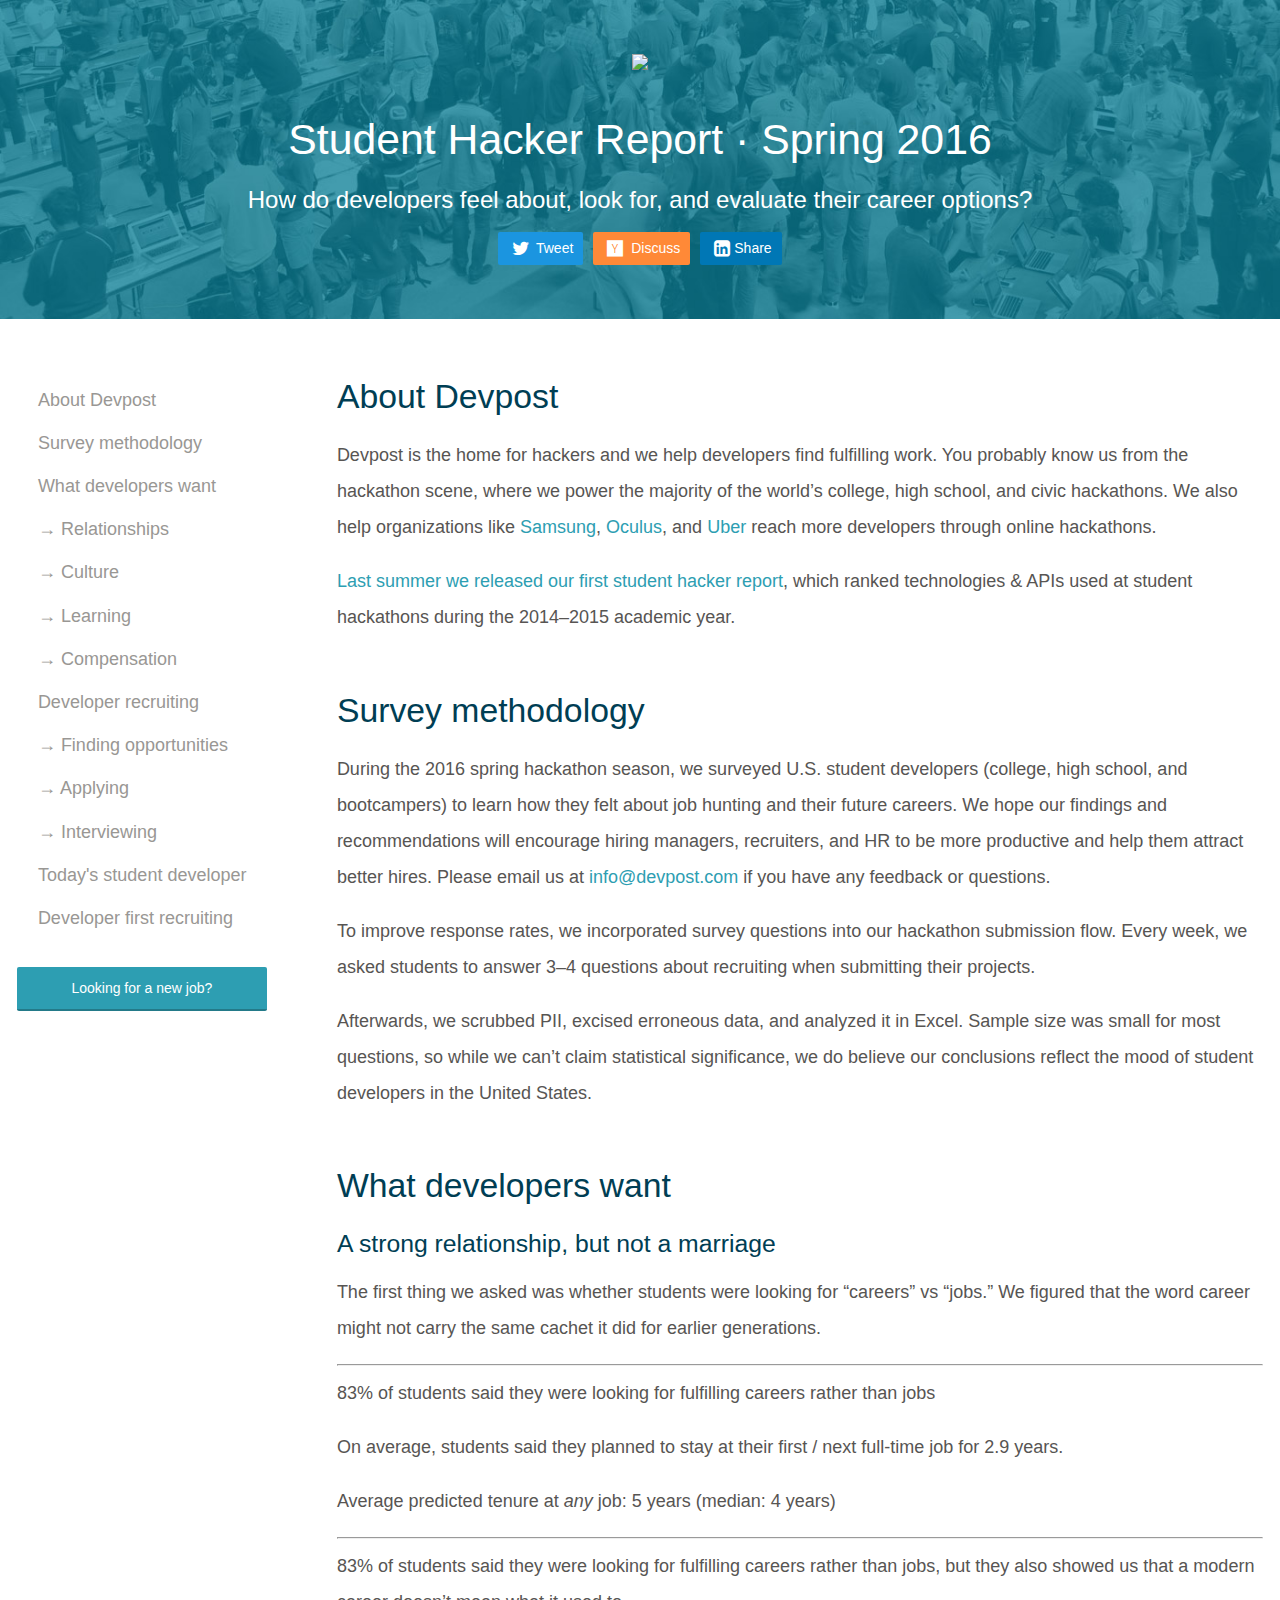
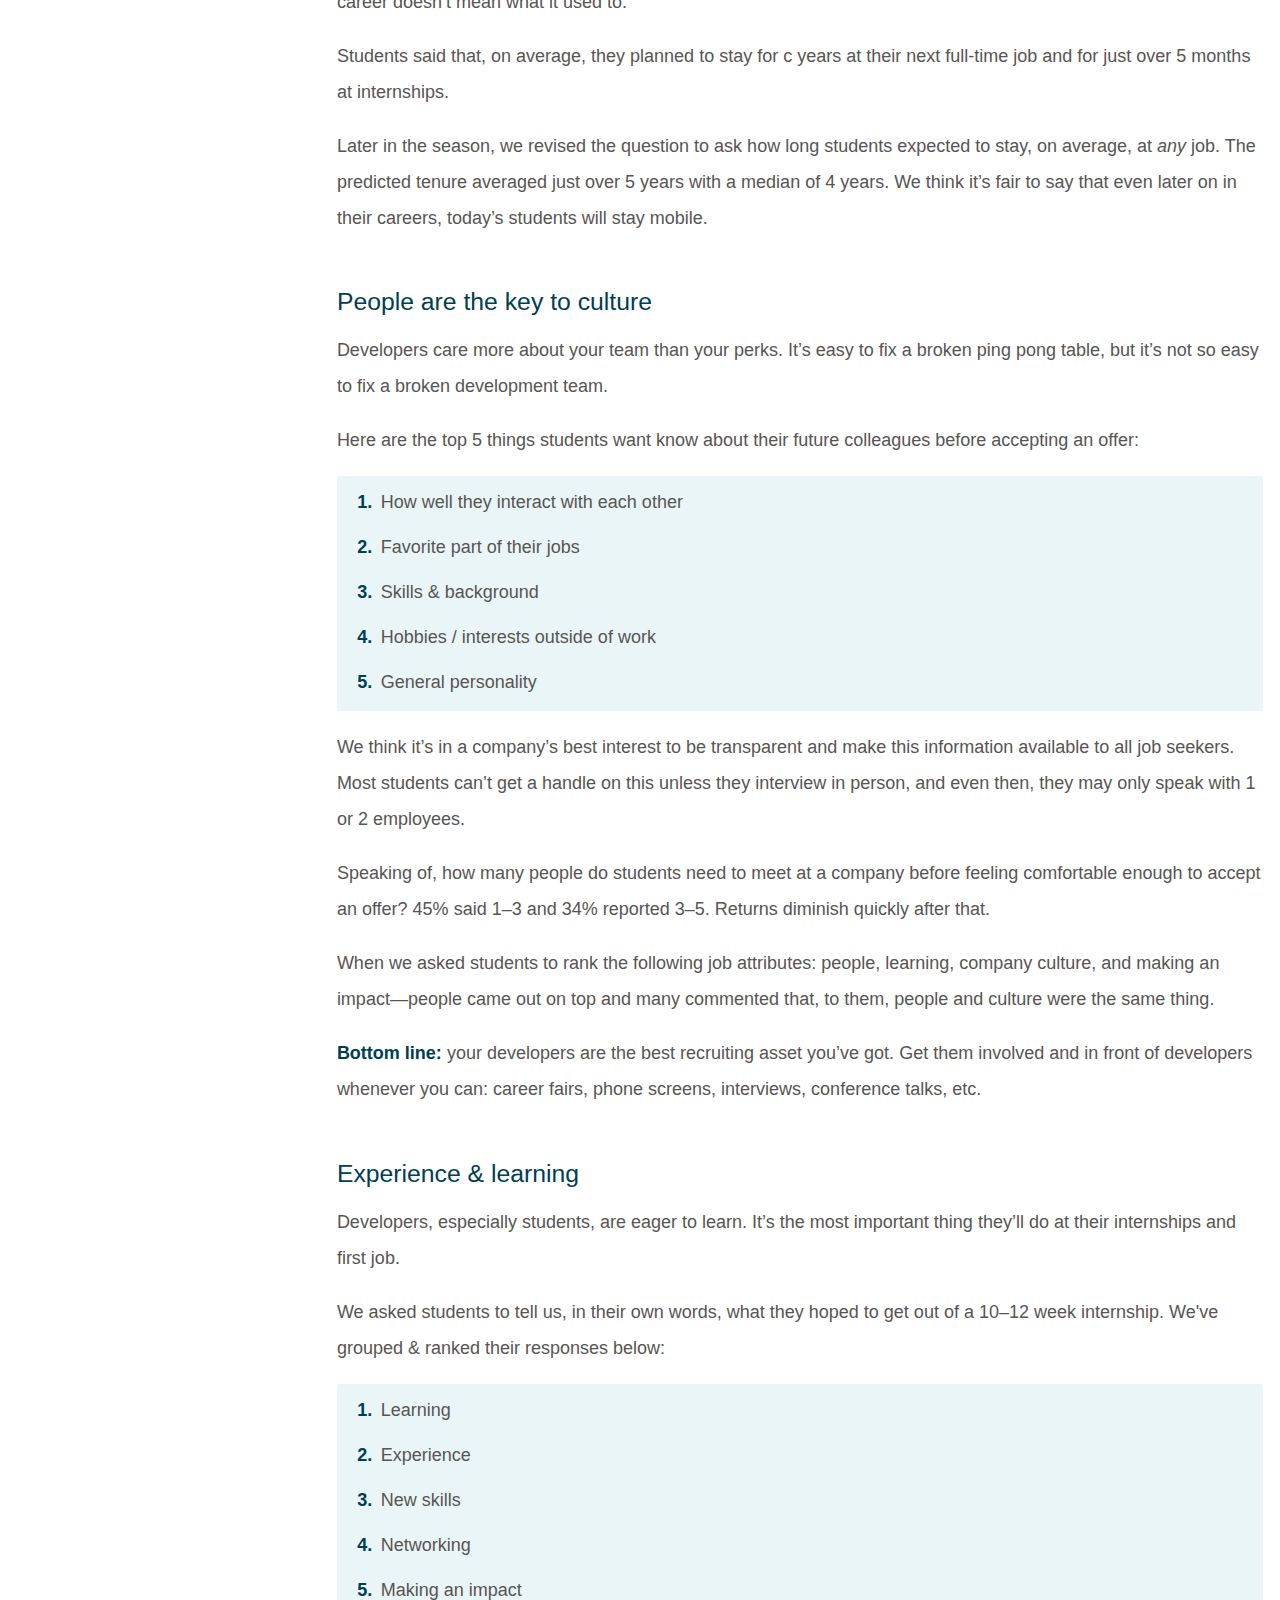
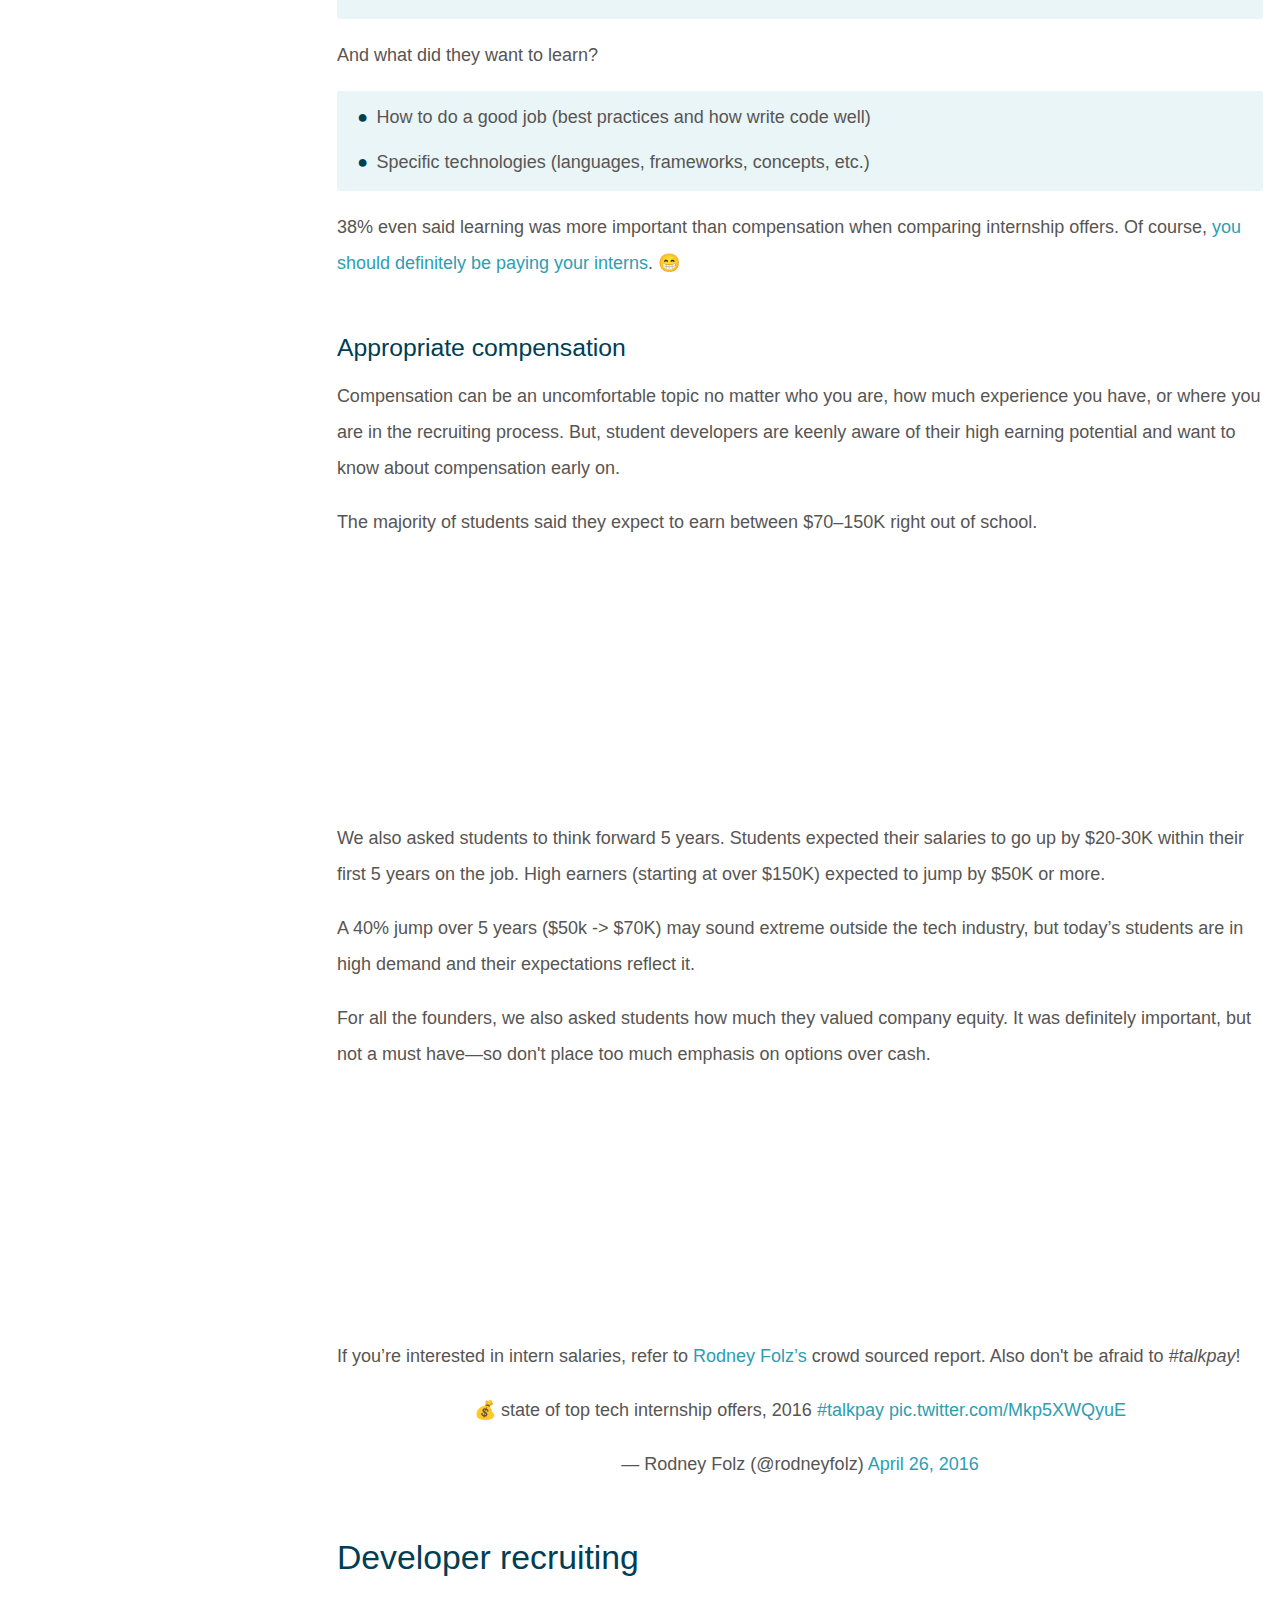
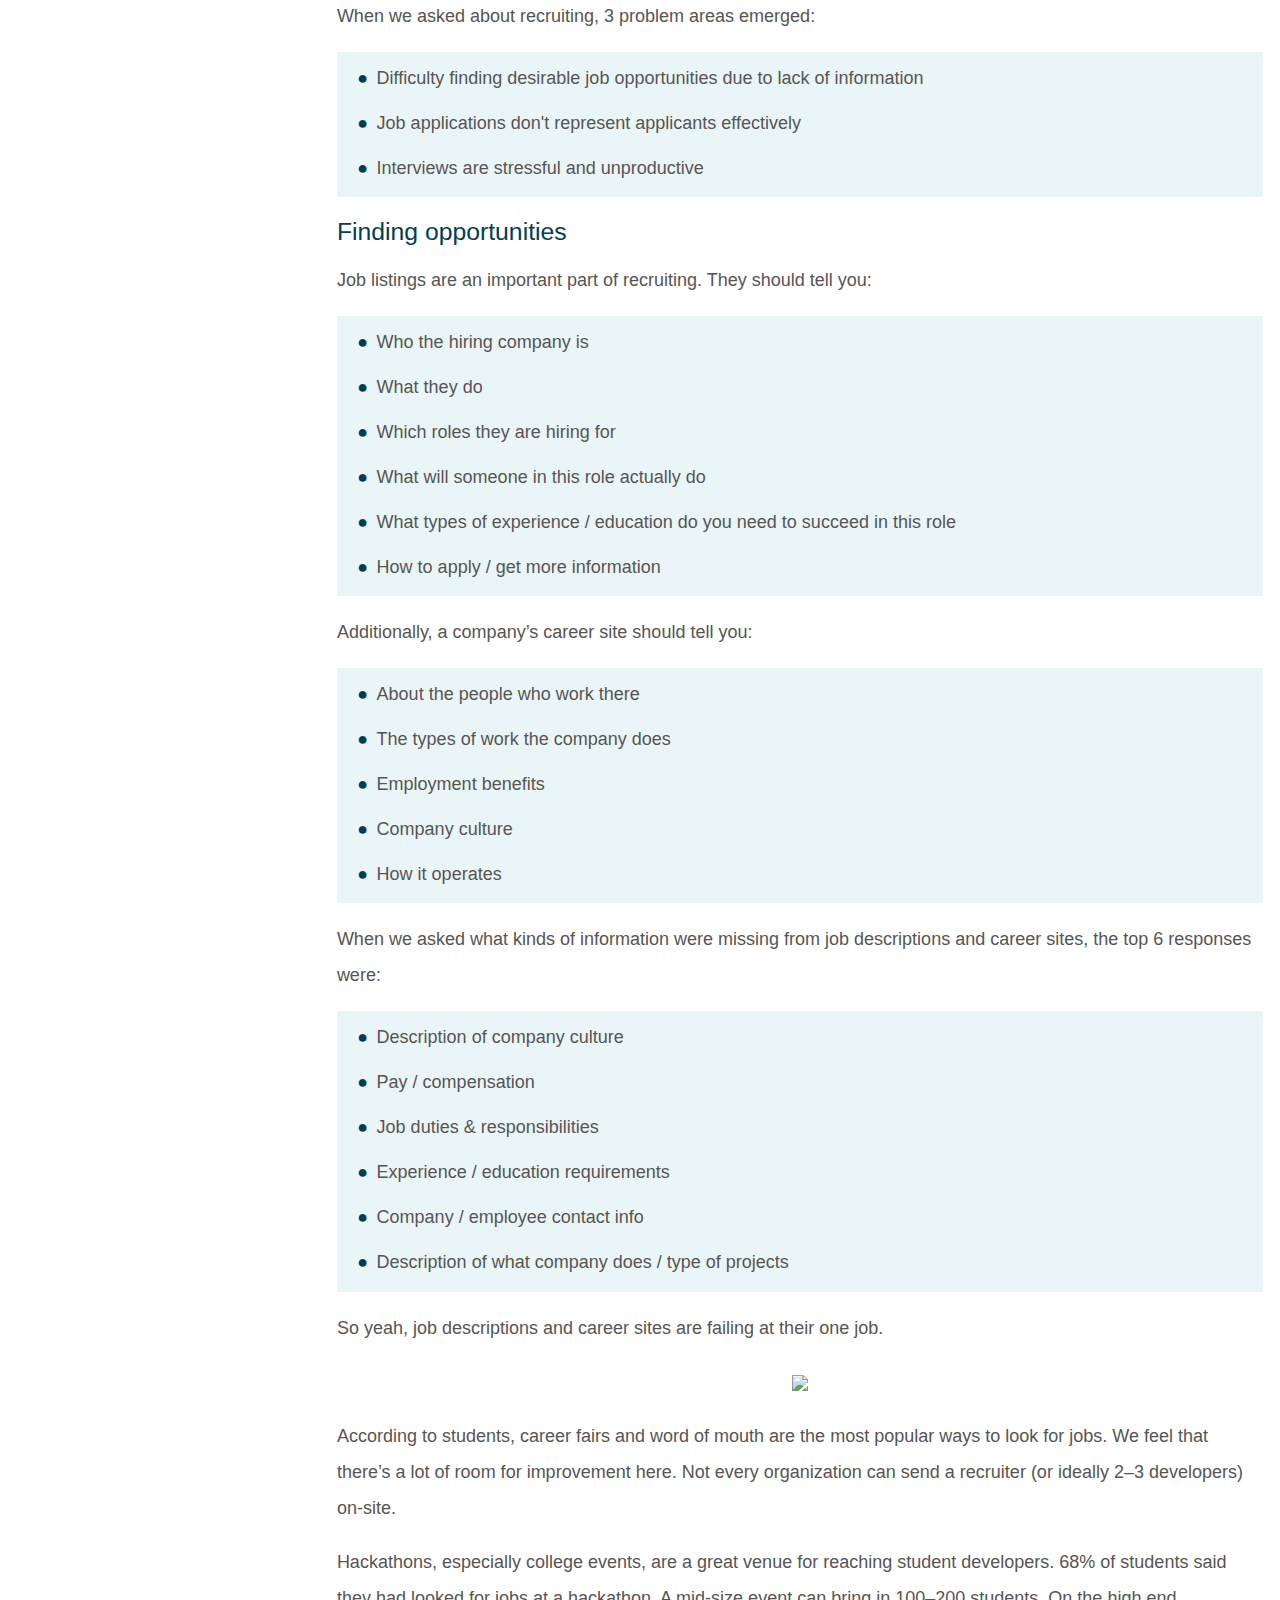
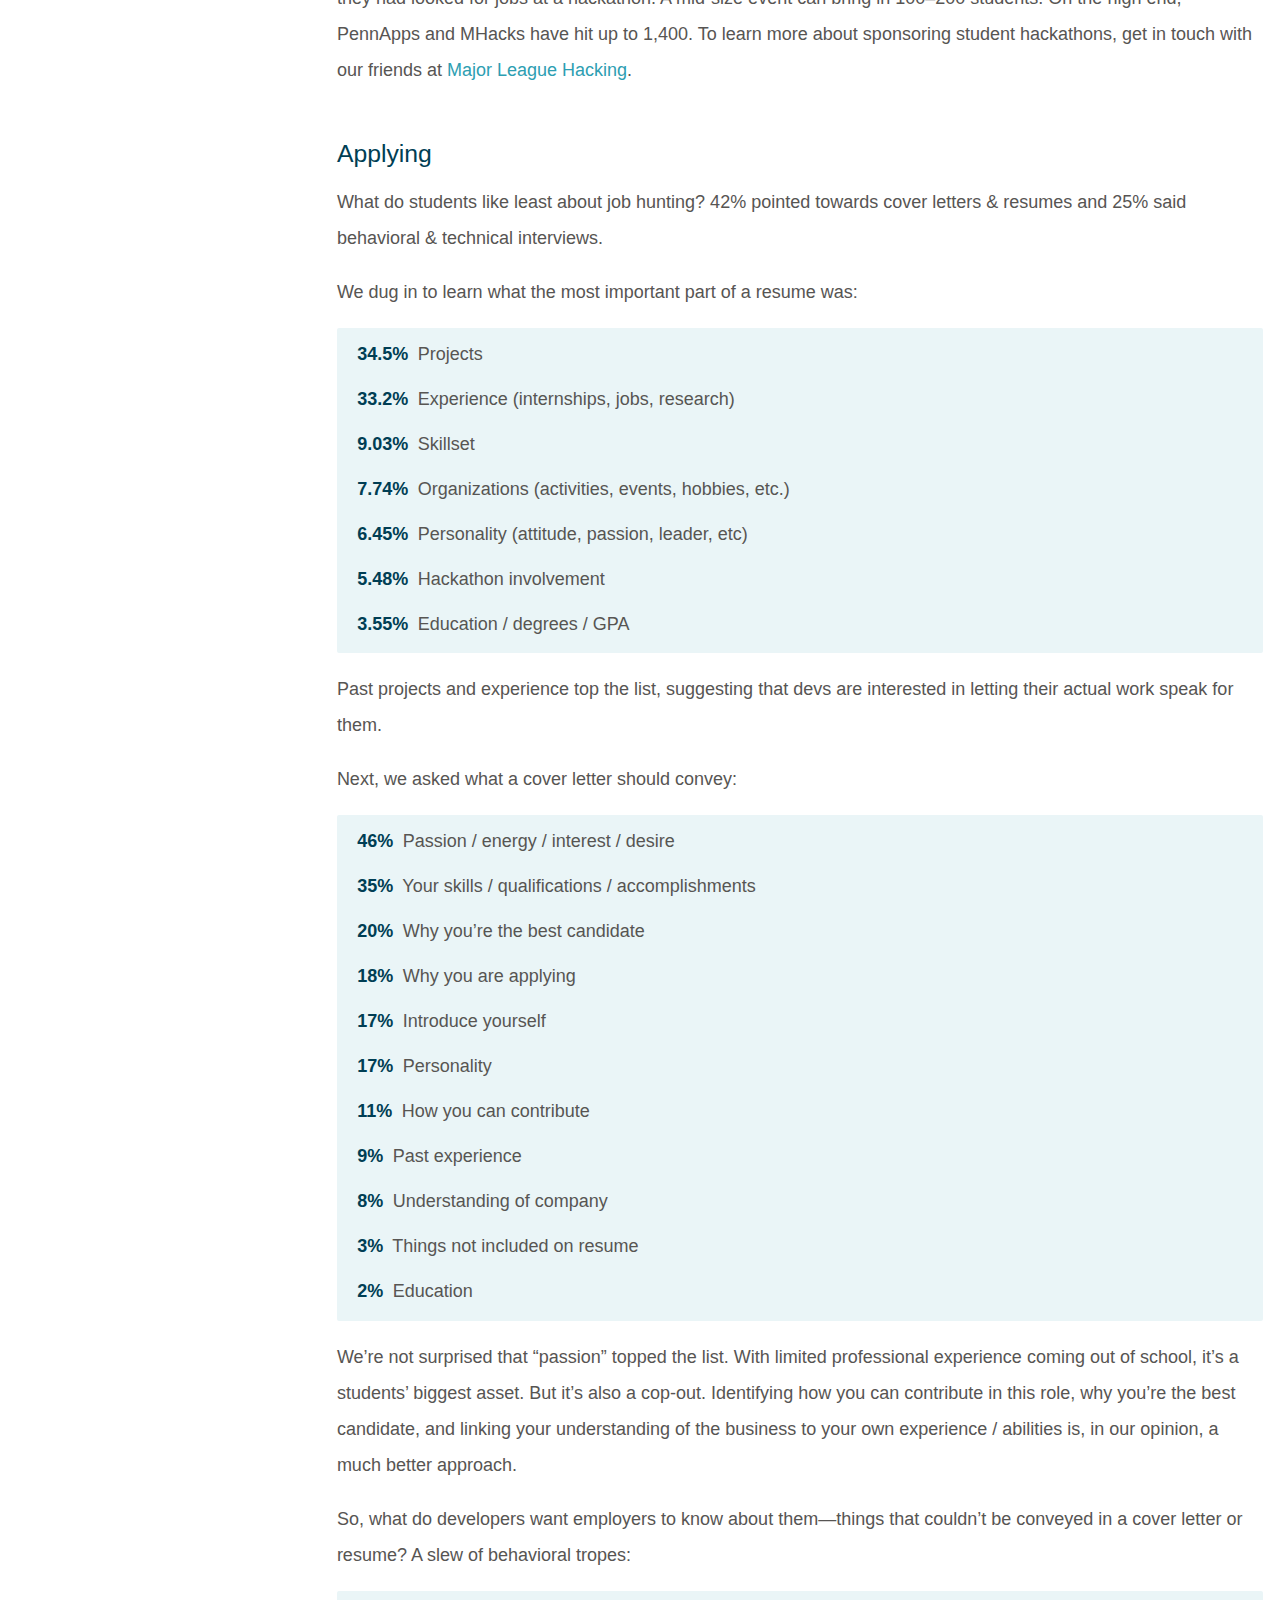
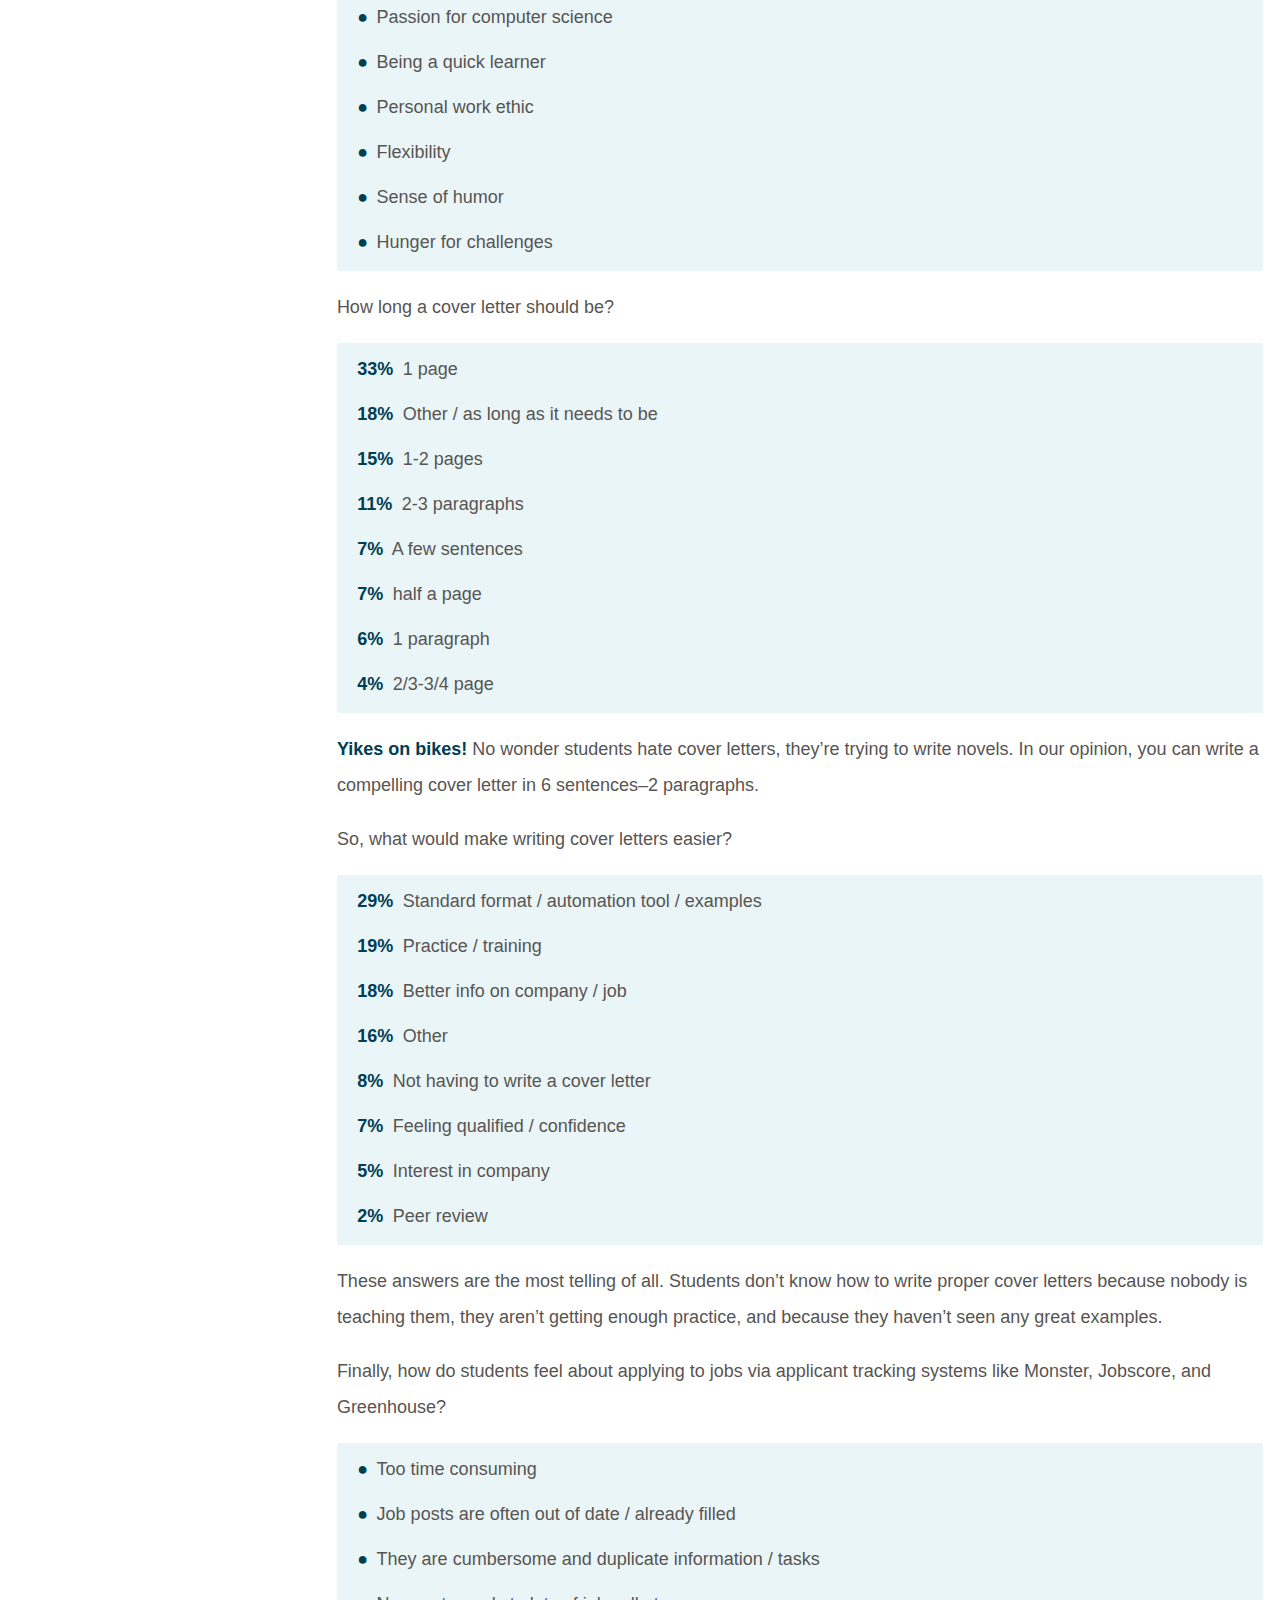
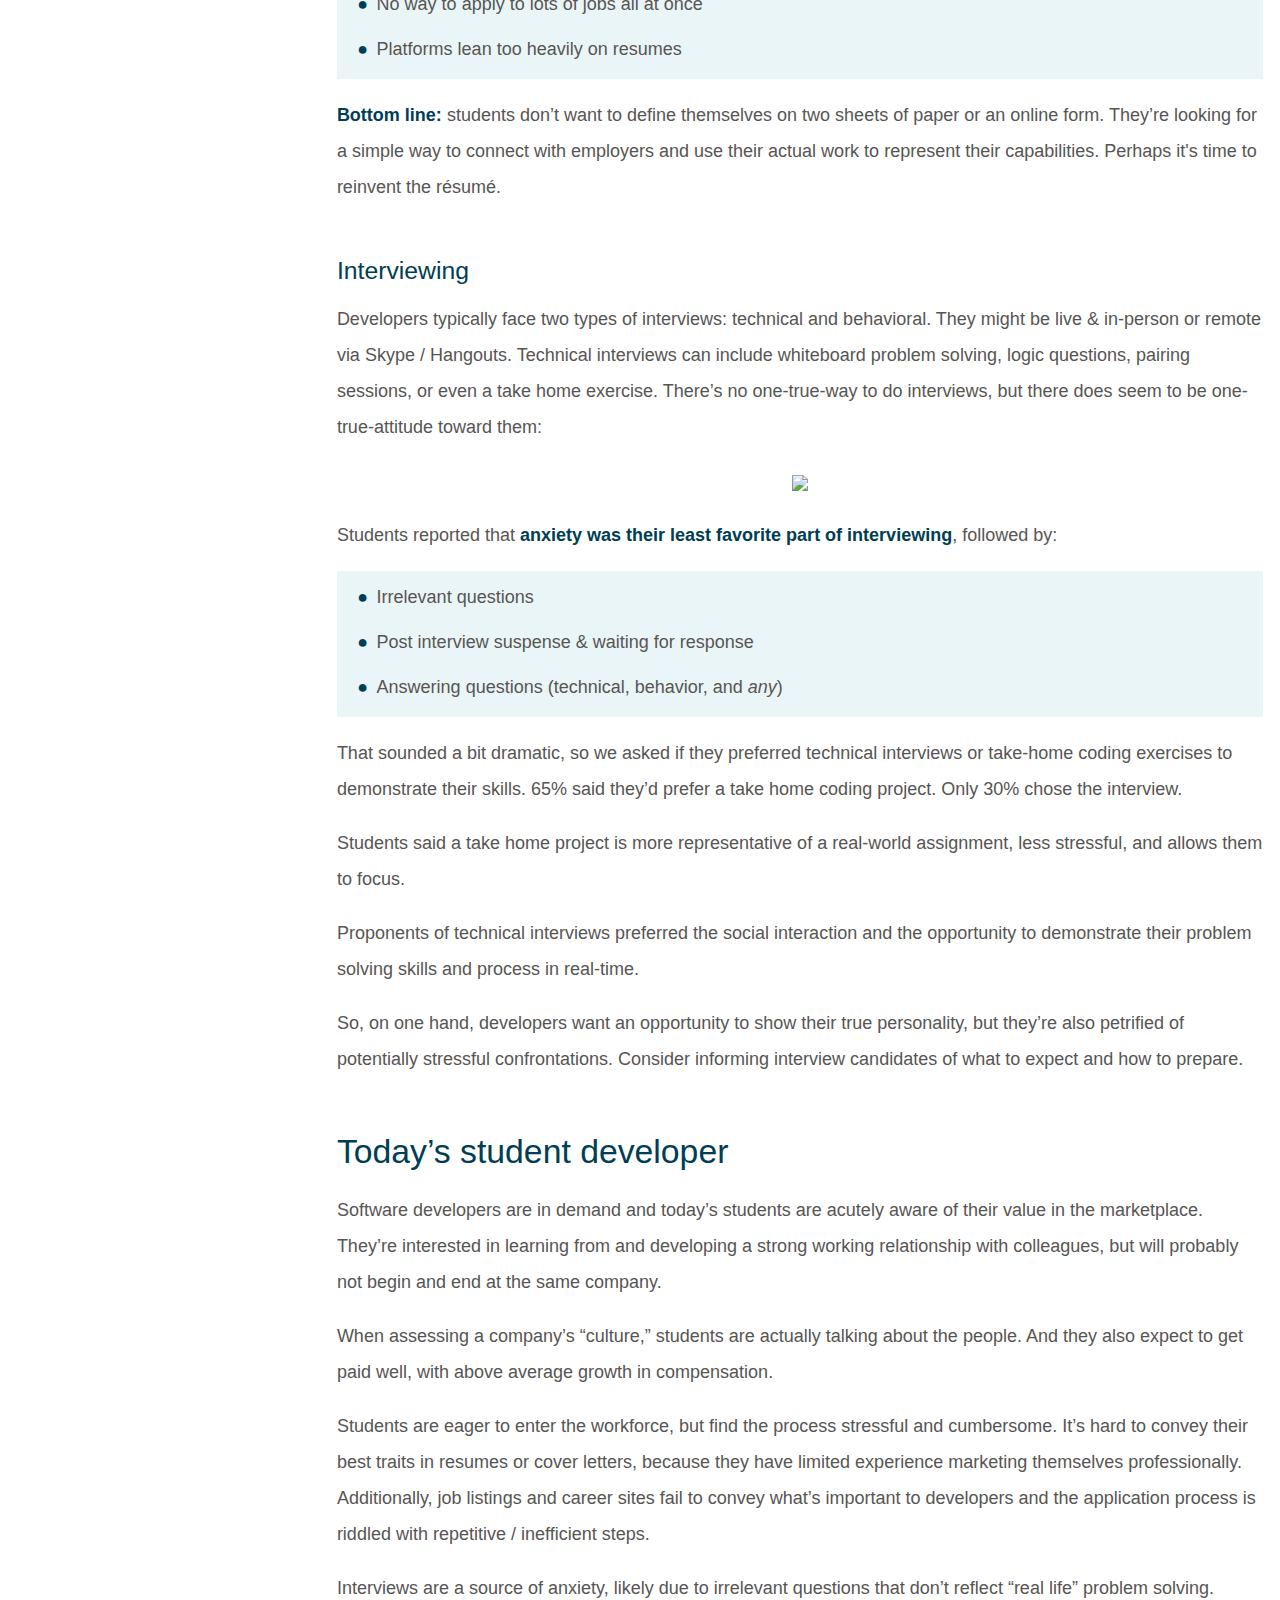
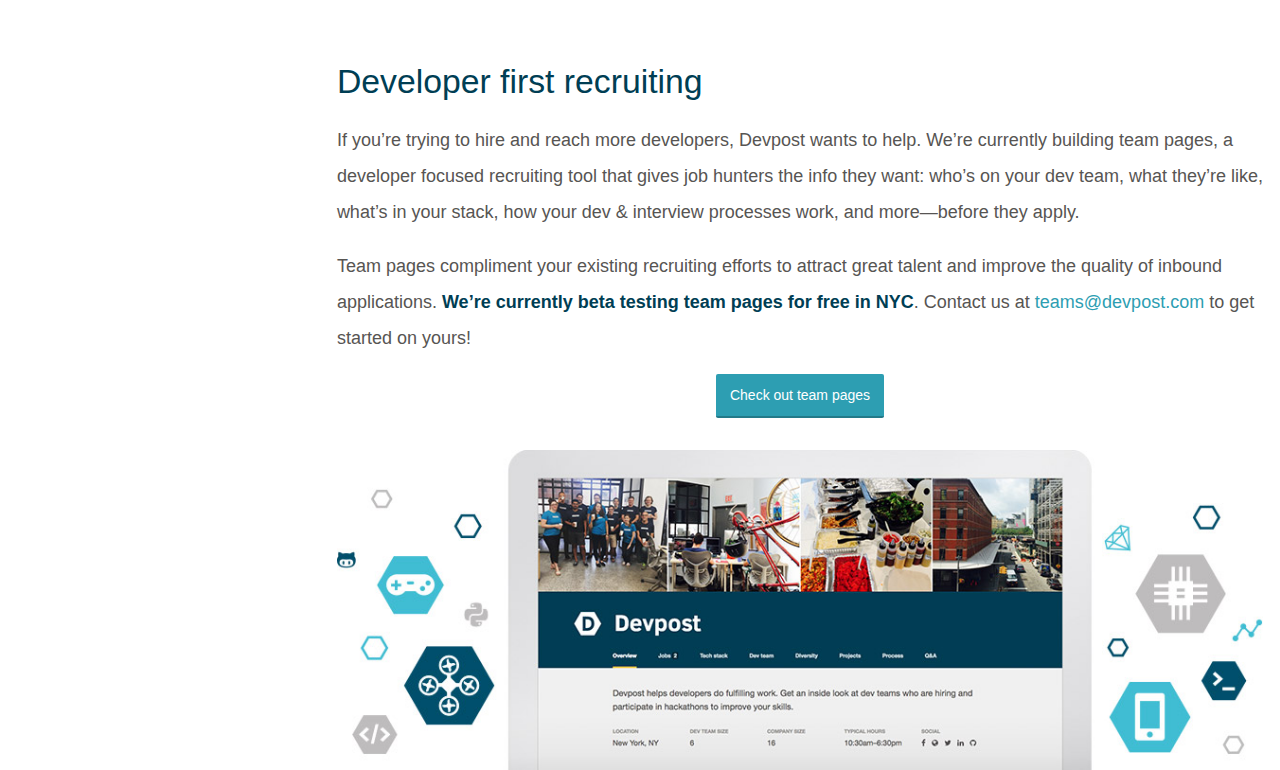
==== commit 30a7f5a5: "derp" ====
--- a/index.html
+++ b/index.html
@@ -152,9 +152,21 @@
         <a name="careersjobs"></a>
         <p>The first thing we asked was whether students were looking for &ldquo;careers&rdquo; vs &ldquo;jobs.&rdquo; We figured that the word career might not carry the same cachet it did for earlier generations.</p>
 
+        <!-- -->
+        <hr>
+        
+        <p>83% of students said they were looking for fulfilling careers rather than jobs</p>
+
+        <p>On average, students said they planned to stay at their first / next full-time job for 2.9 years.</p>
+
+        <p>Average predicted tenure at <em>any</em> job: 5 years (median: 4 years)</p>
+
+        <!-- -->
+        <hr>
+
         <p>83% of students said they were looking for fulfilling careers rather than jobs, but they also showed us that a modern career doesn&rsquo;t mean what it used to.</p>
 
-        <p>Students said that, on average, they planned to stay for 2.9 years at their next full-time job and for just over 5 months at internships.</p>
+        <p>Students said that, on average, they planned to stay for c years at their next full-time job and for just over 5 months at internships.</p>
 
         <p>Later in the season, we revised the question to ask how long students expected to stay, on average, at <em>any</em> job. The predicted tenure averaged just over 5 years with a median of 4 years. We think it&rsquo;s fair to say that even later on in their careers, today&rsquo;s students will stay mobile.</p>
 
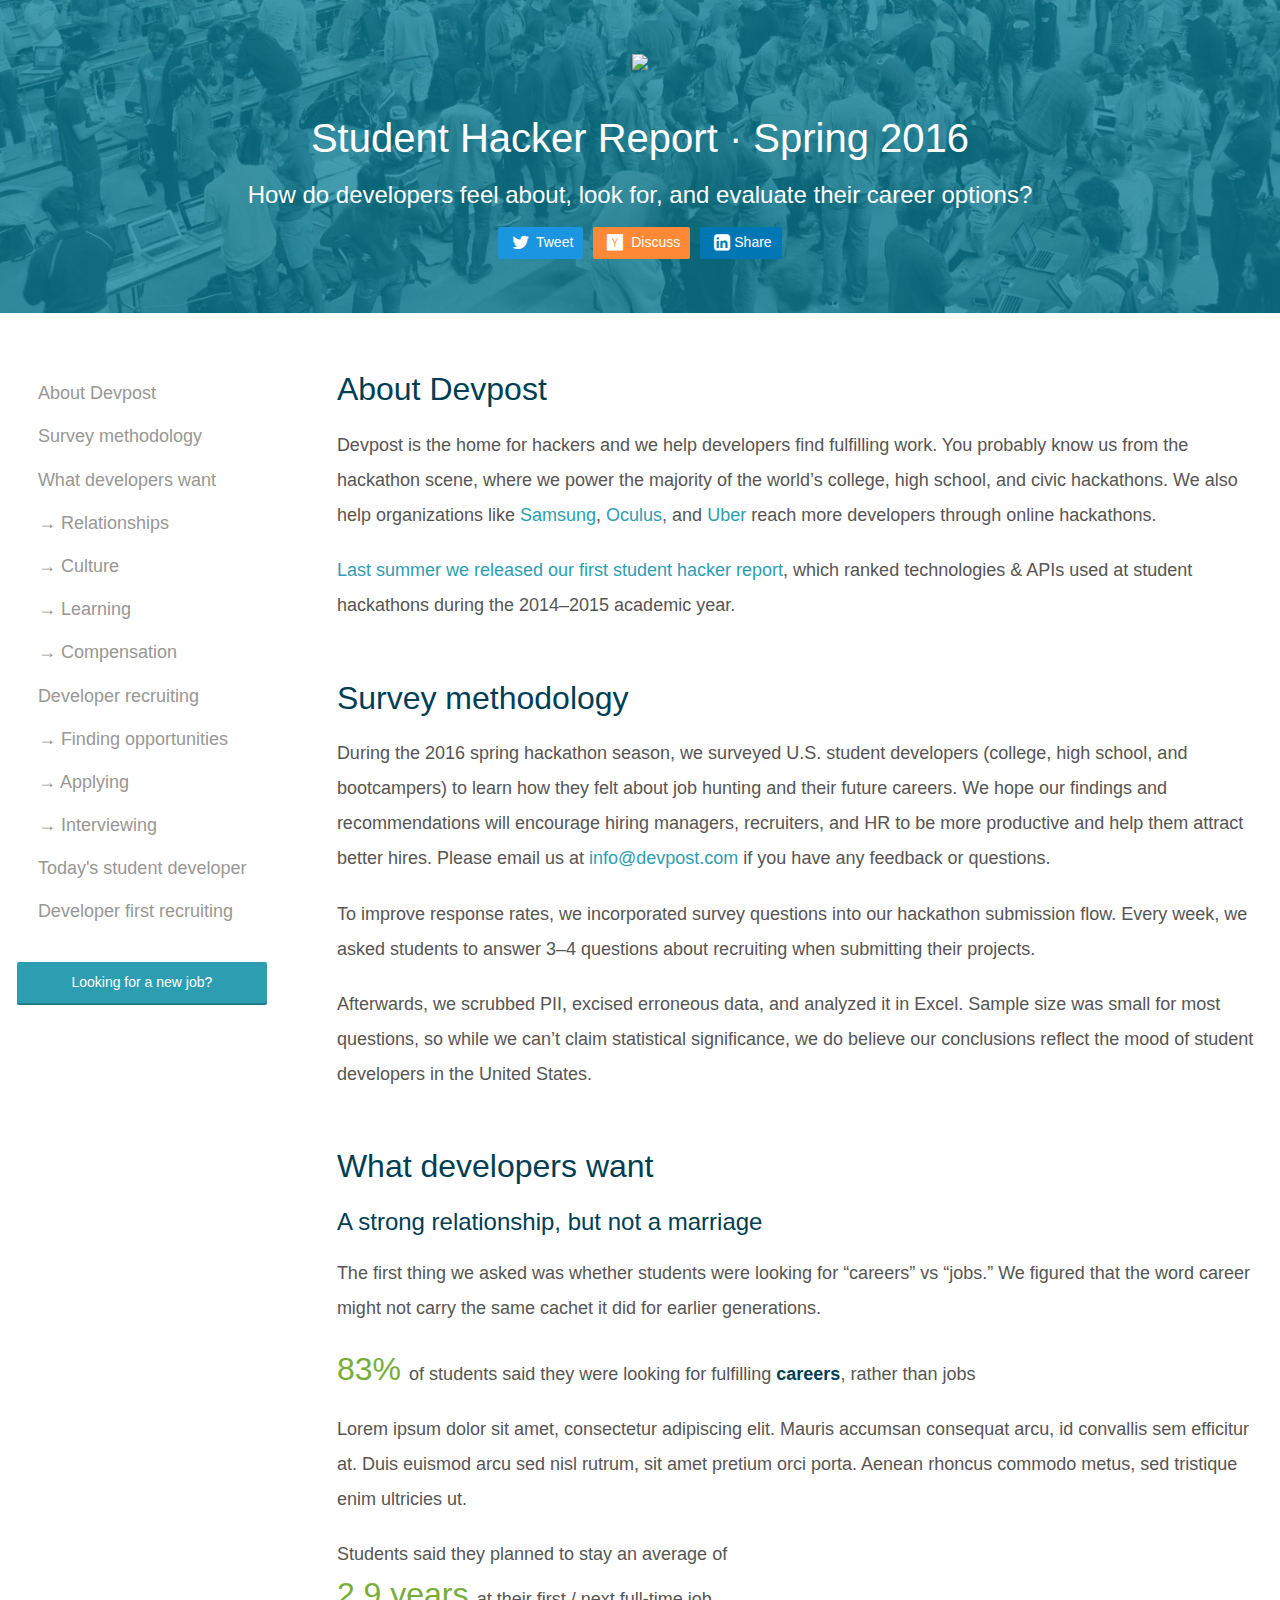
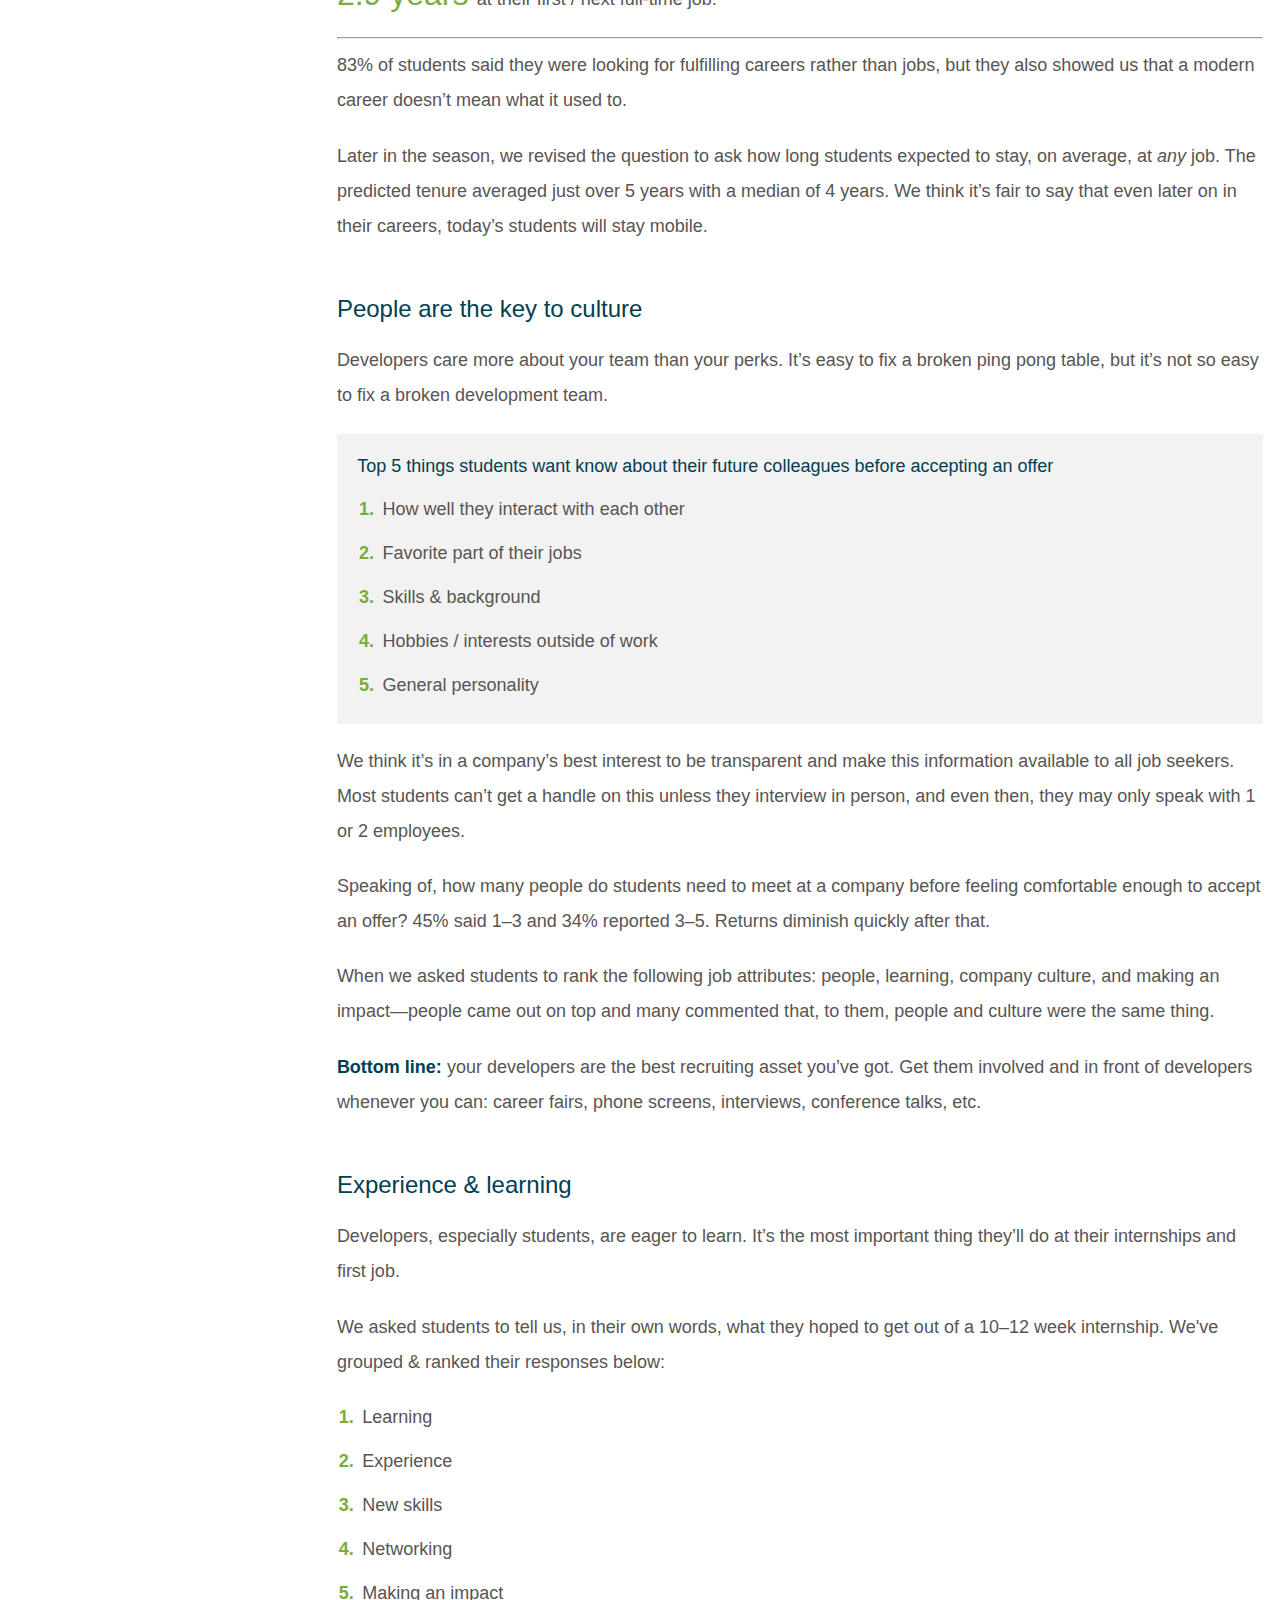
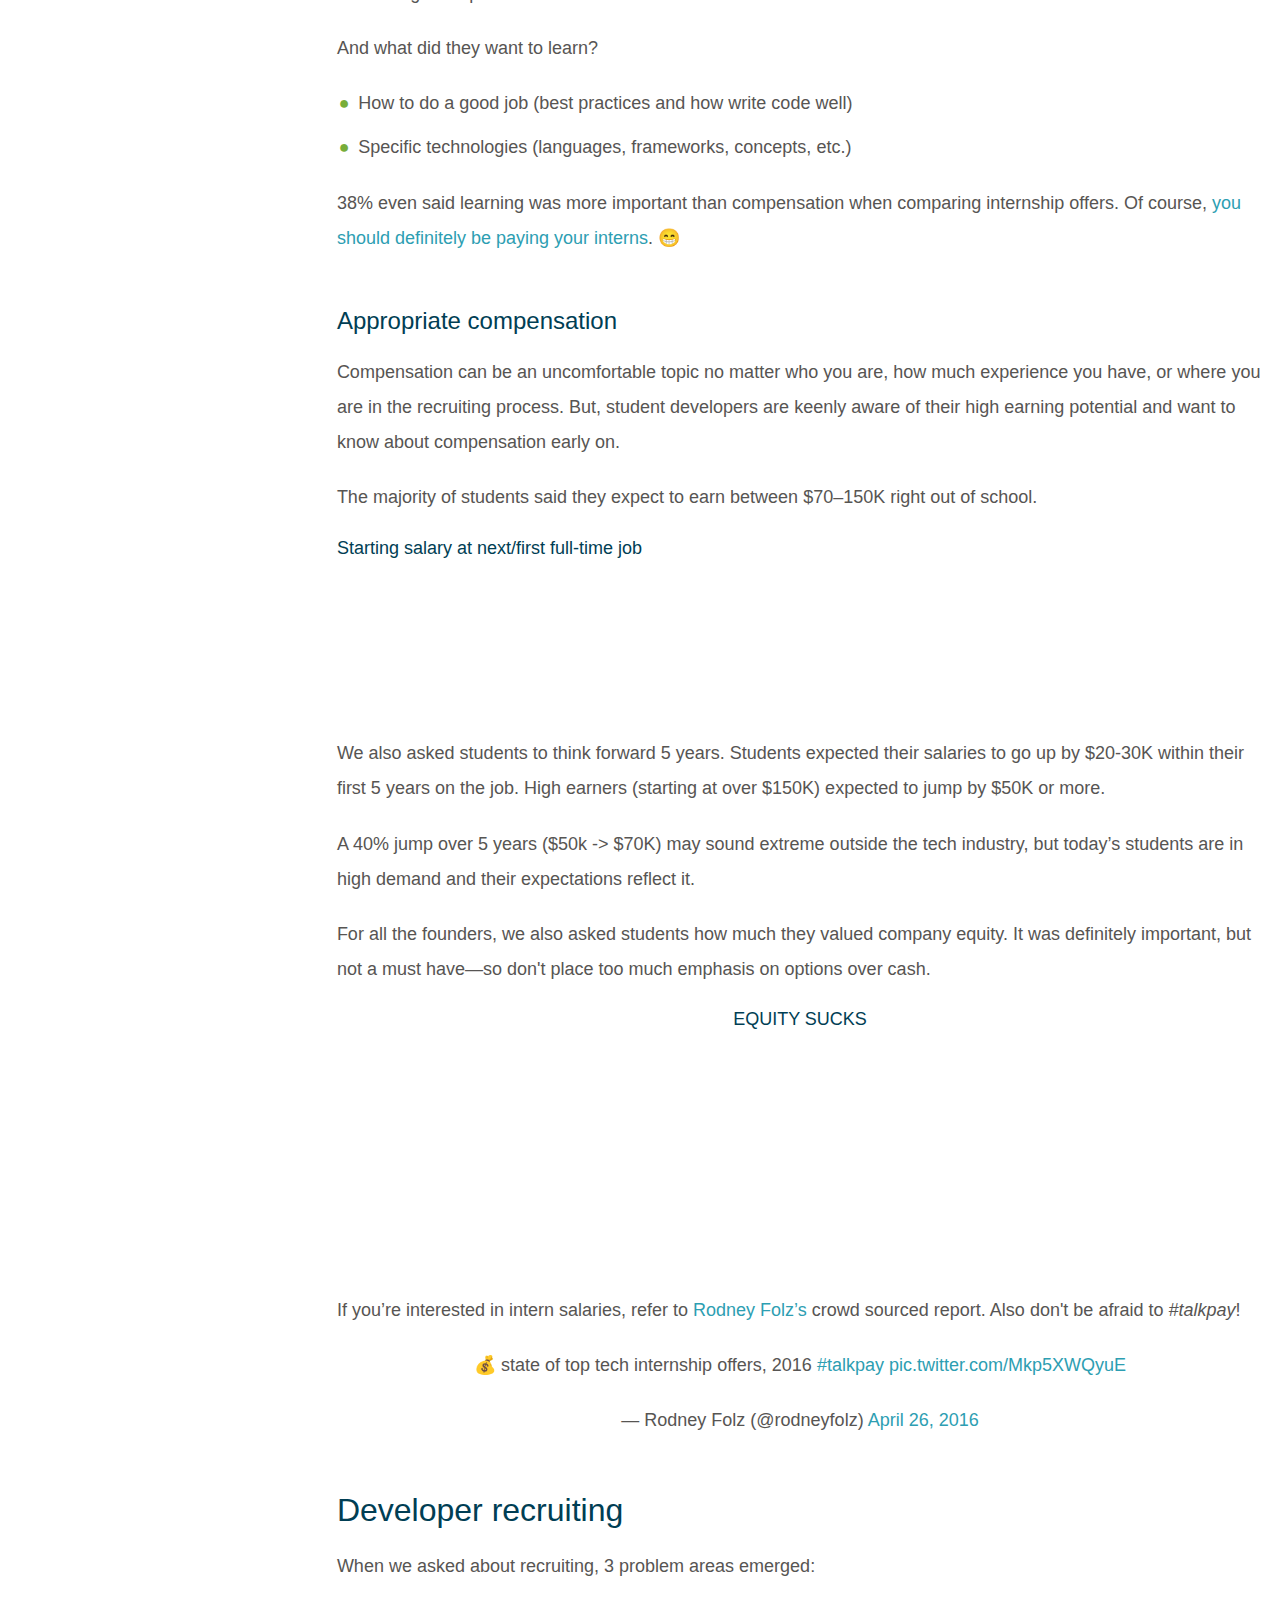
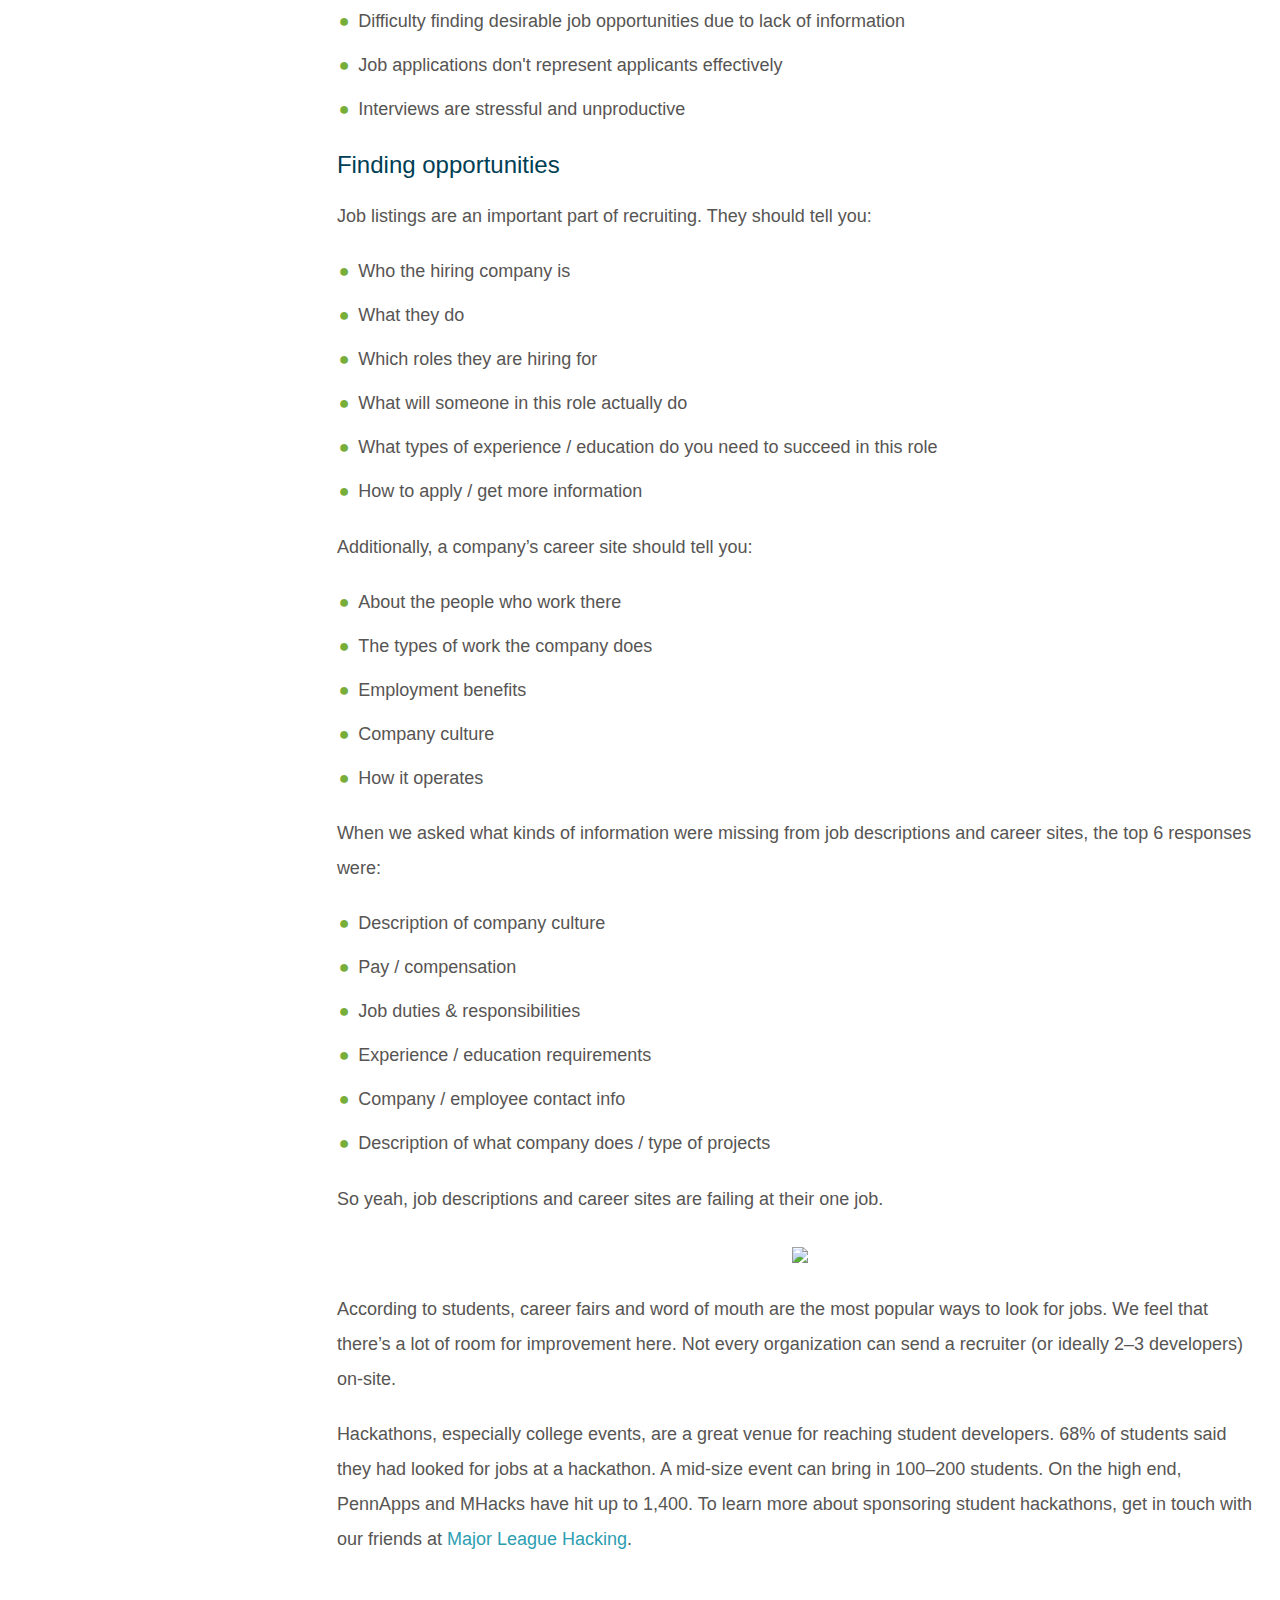
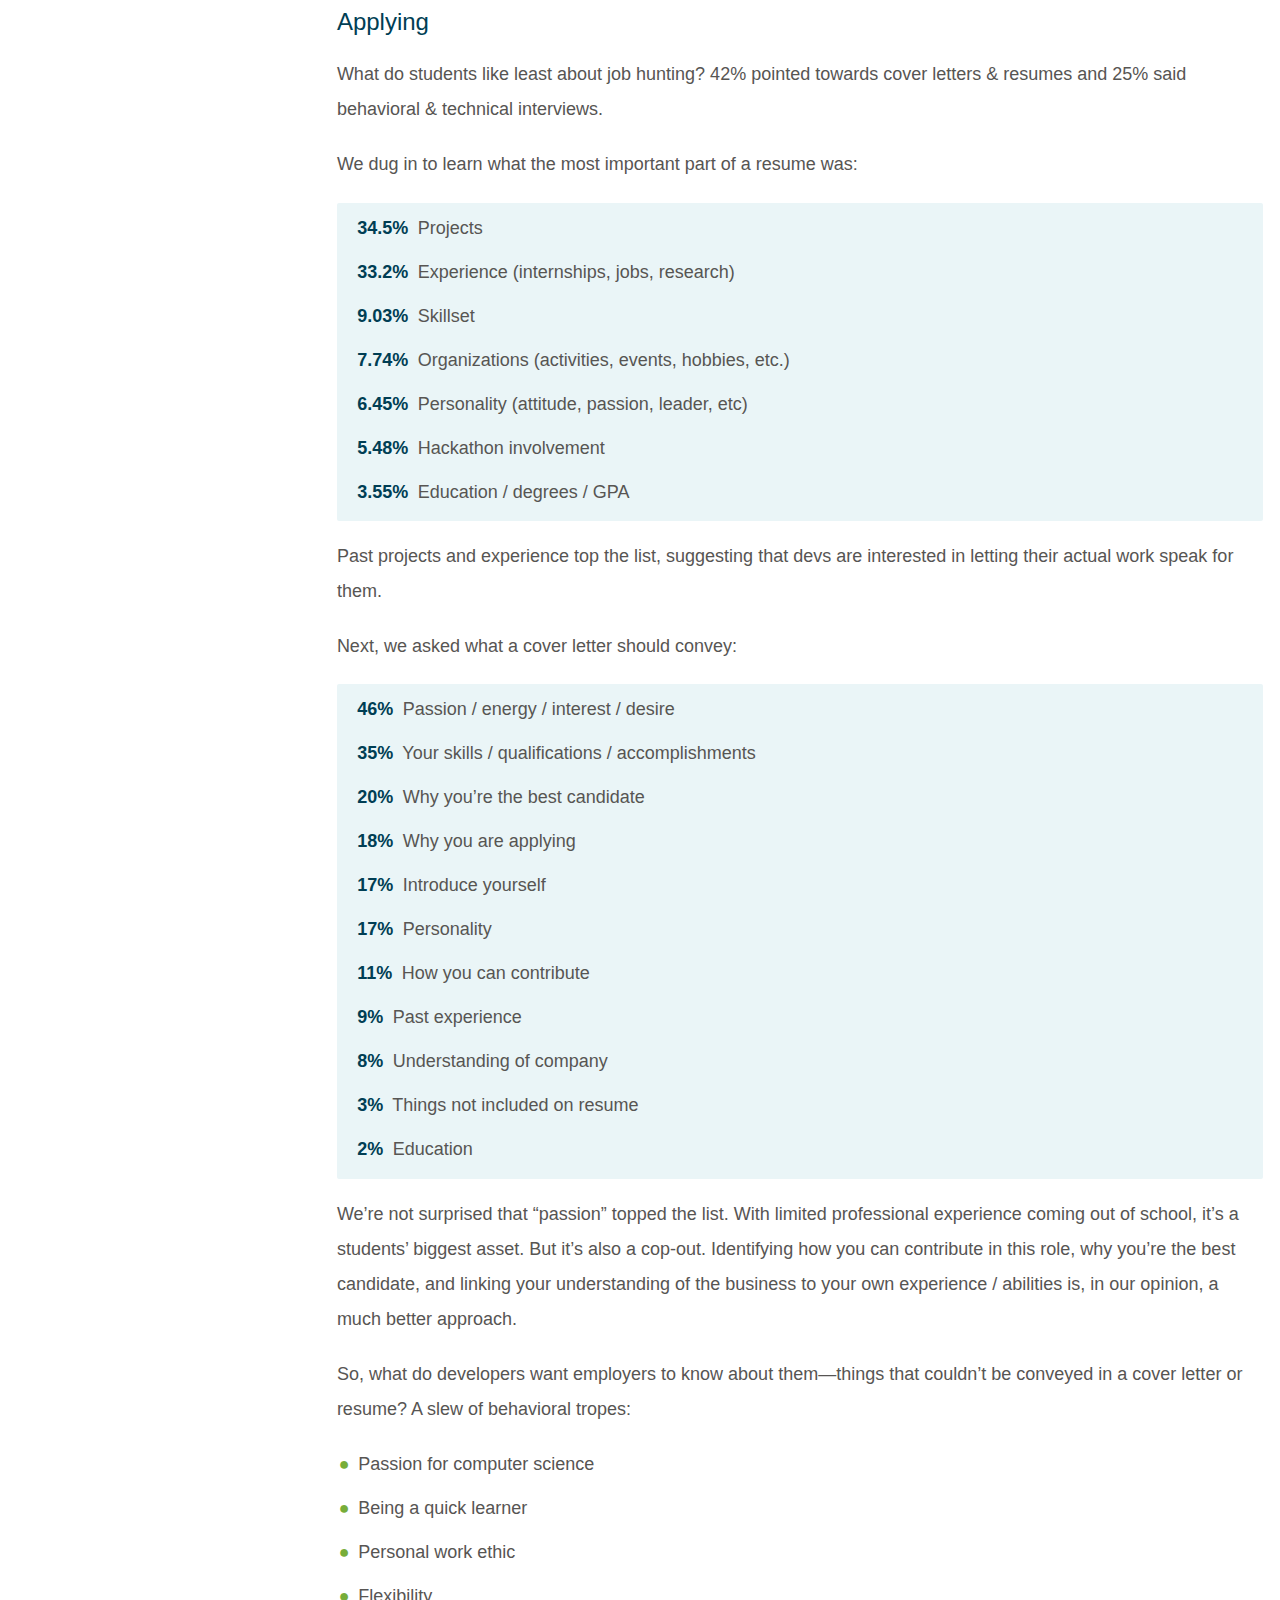
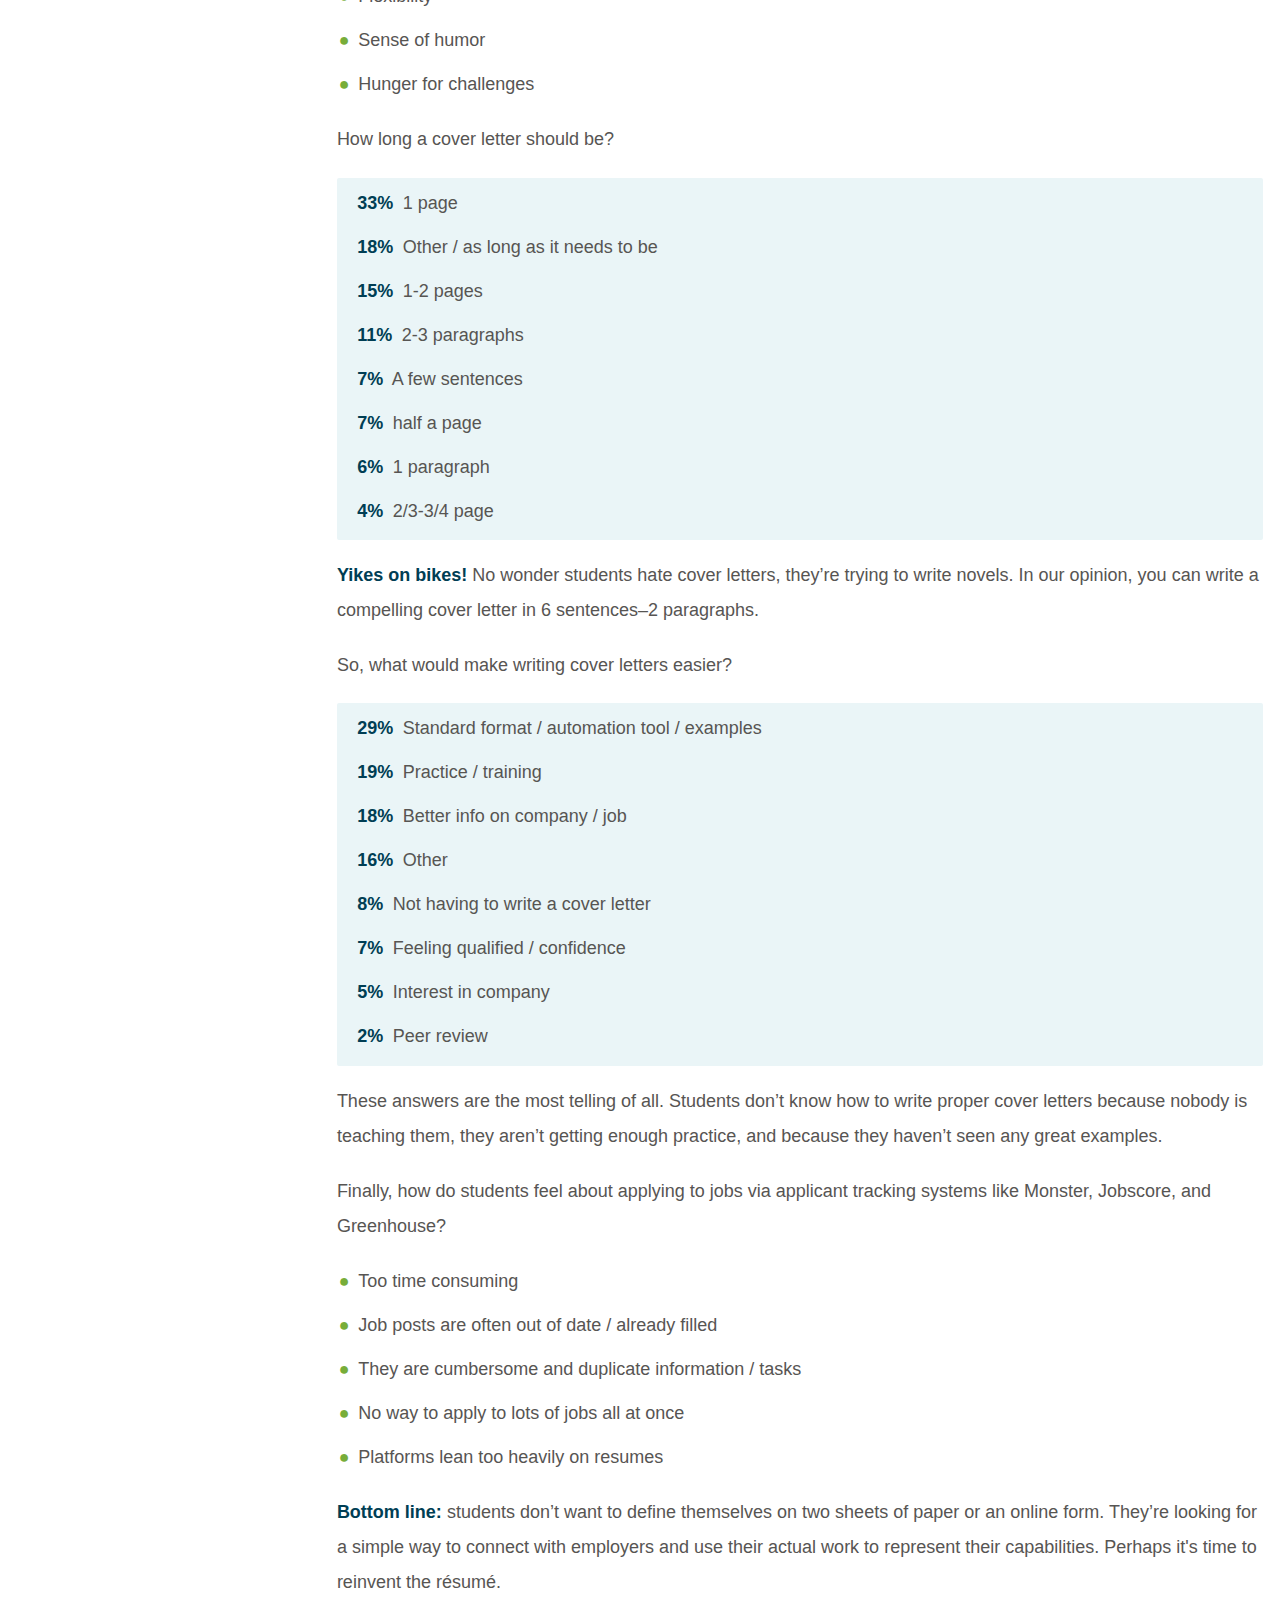
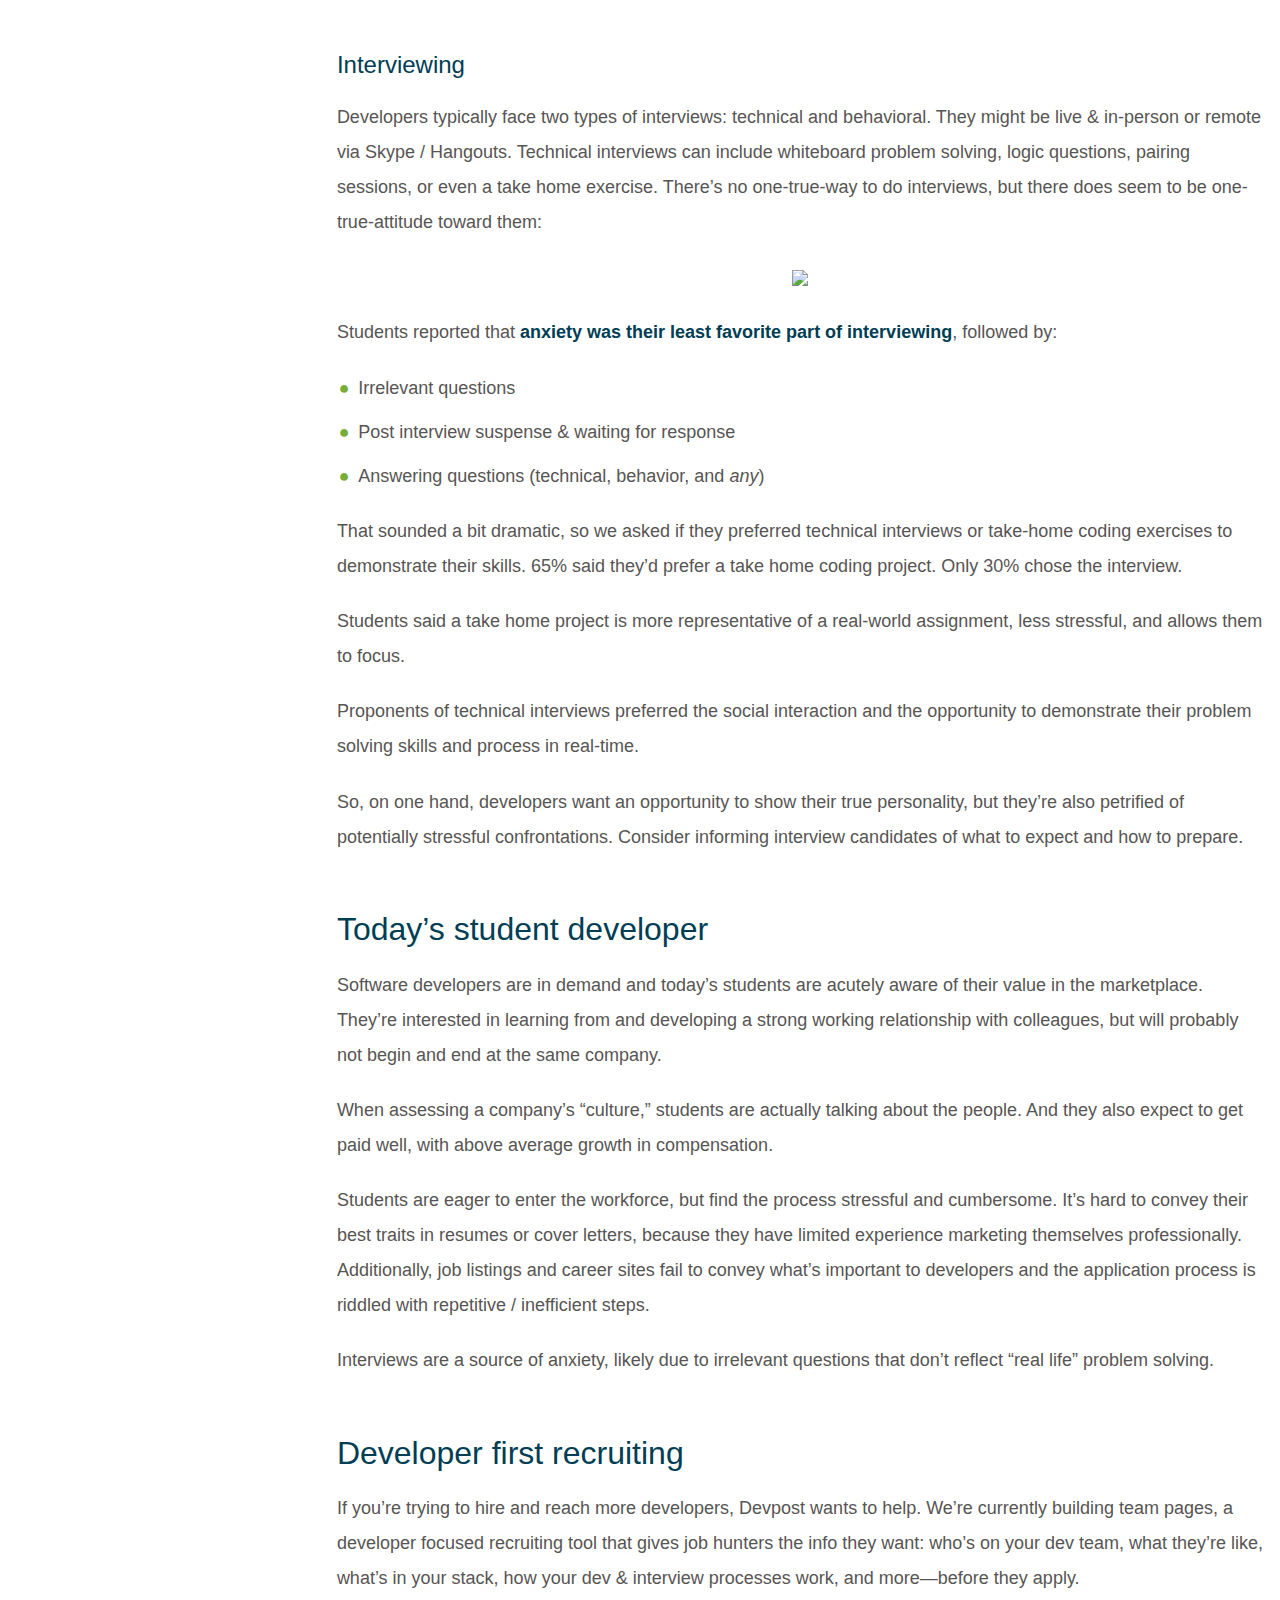
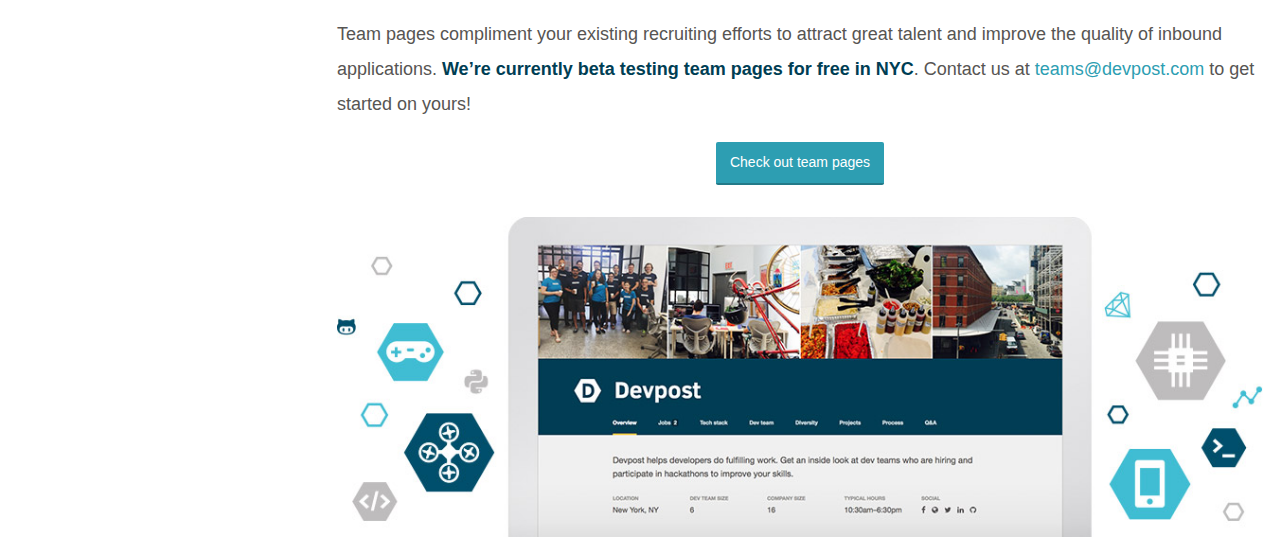
==== commit e1bf9528: ":unamused:" ====
--- a/index.html
+++ b/index.html
@@ -150,23 +150,23 @@
 
         <h3 data-magellan-destination="careersjobs" class="no-margin-top">A strong relationship, but not a marriage</h3>
         <a name="careersjobs"></a>
+
+
+        <!-- -->
+
         <p>The first thing we asked was whether students were looking for &ldquo;careers&rdquo; vs &ldquo;jobs.&rdquo; We figured that the word career might not carry the same cachet it did for earlier generations.</p>
+
+        <p><span class="big-number">83%</span> of students said they were looking for fulfilling <strong>careers</strong>, rather than jobs</p>
+
+        <p>Lorem ipsum dolor sit amet, consectetur adipiscing elit. Mauris accumsan consequat arcu, id convallis sem efficitur at. Duis euismod arcu sed nisl rutrum, sit amet pretium orci porta. Aenean rhoncus commodo metus, sed tristique enim ultricies ut.</p>
+
+        <p>Students said they planned to stay an average of<br/>
+          <span class="big-number">2.9 years</span> at their first / next full-time job.</p>
 
         <!-- -->
         <hr>
-        
-        <p>83% of students said they were looking for fulfilling careers rather than jobs</p>
-
-        <p>On average, students said they planned to stay at their first / next full-time job for 2.9 years.</p>
-
-        <p>Average predicted tenure at <em>any</em> job: 5 years (median: 4 years)</p>
-
-        <!-- -->
-        <hr>
 
         <p>83% of students said they were looking for fulfilling careers rather than jobs, but they also showed us that a modern career doesn&rsquo;t mean what it used to.</p>
-
-        <p>Students said that, on average, they planned to stay for c years at their next full-time job and for just over 5 months at internships.</p>
 
         <p>Later in the season, we revised the question to ask how long students expected to stay, on average, at <em>any</em> job. The predicted tenure averaged just over 5 years with a median of 4 years. We think it&rsquo;s fair to say that even later on in their careers, today&rsquo;s students will stay mobile.</p>
 
@@ -174,15 +174,17 @@
         <a name="culture"></a>
         <p>Developers care more about your team than your perks. It&rsquo;s easy to fix a broken ping pong table, but it&rsquo;s not so easy to fix a broken development team.</p>
 
-        <p>Here are the top 5 things students want know about their future colleagues before accepting an offer:</p>
-
-        <ol>
-          <li>How well they interact with each other</li>
-          <li>Favorite part of their jobs</li>
-          <li>Skills &amp; background</li>
-          <li>Hobbies / interests outside of work</li>
-          <li>General personality</li>
-        </ol>
+        <div class="data-group">
+          <h4>Top 5 things students want know about their future colleagues before accepting an offer</h4>
+
+          <ol>
+            <li>How well they interact with each other</li>
+            <li>Favorite part of their jobs</li>
+            <li>Skills &amp; background</li>
+            <li>Hobbies / interests outside of work</li>
+            <li>General personality</li>
+          </ol>
+        </div>
 
         <p>We think it&rsquo;s in a company&rsquo;s best interest to be transparent and make this information available to all job seekers. Most students can&rsquo;t get a handle on this unless they interview in person, and even then, they may only speak with 1 or 2 employees.</p>
 
@@ -222,9 +224,10 @@
         <p>The majority of students said they expect to earn between $70–150K right out of school.<!-- That matches the range from <a href="http://www.payscale.com/research/US/Job=Software_Engineer/Salary/4fd947de/Entry-Level" target="_blank">Payscale.com&rsquo;s national survey of developer salaries</a>.--></p>
 
         <!-- salary chart goes here -->
-        <!--<div style="max-width:600px;">-->
-          <canvas id="salary_chart" width="400" height="250"></canvas>
-        <!--</div>-->
+        <div>
+          <h4>Starting salary at next/first full-time job</h4>
+          <canvas id="salary_chart" class="barchart" ></canvas>
+        </div>
 
         <p>We also asked students to think forward 5 years. <!--We&rsquo;ve charted their paired salary expectations. Initial salary is plotted on the x-axis and future salary ranges are clustered on the Y axis.</p>
 
@@ -241,6 +244,7 @@
 
         <!-- equity pie chart goes here -->
         <div style="text-align:center;">
+          <h4>EQUITY SUCKS</h4>
           <canvas id="equity_chart" width="300" height="200" style="max-width:600px;"></canvas>
         </div><br>
 
--- a/css/styles.css
+++ b/css/styles.css
@@ -71,7 +71,7 @@
   font-family: 'Helvetica Neue', sans-serif;
   color: #575553;
   font-size: 1.125em;
-  line-height: 2;
+  line-height: 1.945; /* don't judge me */
 }
 
 h1, h2, h3, h4, h5, h6 {
@@ -84,12 +84,12 @@
 }
 
 h1 {
-  font-size: 2.375em; /*38px*/
+  font-size: 40px;
   padding-bottom: 0.3em;
 }
 
 h2 {
-  font-size: 1.875em; /*30px*/
+  font-size: 32px;
   padding: 1em 0 0.5em 0;
 }
 
@@ -98,8 +98,8 @@
 }
 
 h3 {
-  font-size: 1.375em; /*22px*/
-  margin-bottom: 0.5em;
+  font-size: 24px;
+  margin-bottom: 0.75em;
   margin-top: 2em;
 }
 
@@ -109,42 +109,42 @@
 }
 
 h4 {
-  font-size: 1.125em; /*18px*/
+  font-size: 18px;
+  margin-bottom: 0.75em;
+}
+
+h5 {
+  font-size: 18px;
   text-transform: uppercase;
   letter-spacing: 0.075em;
 }
 
-h5 {
-  font-size: 1.125em; /*18px*/
-}
-
 p, ol, ul {
-  margin: 0 0 1em 0;
+  margin: 0 0 1.125em 0;
 }
 
 ol, ul {
   counter-reset: item;
-  padding: 0.5rem 1.125em .125em 1.125em;
-
-  background-color: rgba(45,158,179,0.1);
-  border-radius: 2px;
-  margin-bottom:1em;
+  padding: 0 0 0 0.2em;
+  margin-left: 1.25em;
 }
 
 ol li:before {
   content: counter(item) ". ";
   counter-increment: item;
-  color: #003e54;
+  color: #77ad39;
   font-weight: bold;
   margin-right: 0.2em;
+  margin-left: -1.35em;
 }
 
 ul li:before {
   content: "● ";
   counter-increment: item;
-  color: #003e54;
+  color: #77ad39;
   font-weight: bold;
   margin-right: 0.2em;
+  margin-left: -1.35em;
 }
 
 li {
@@ -190,6 +190,19 @@
   margin-right: .25em;
 }
 
+
+.big-number {
+  font-size: 32px;
+  font-family: 'ClearSans-Bold', ’HelveticaNeue-Bold’, 'Helvetica Neue Bold', sans-serif;
+  font-weight: normal;
+  color: #77ad39;
+  line-height: 1.4;
+  padding-right: 0.1em;
+}
+
+
+
+
 /* ---------------------
 HEADER
 --------------------- */
@@ -220,6 +233,60 @@
 a.logo {
   border-bottom: none;
 }
+
+
+/* ---------------------
+MAIN CONTENT
+--------------------- */
+
+.content {
+  padding: 3em 0 0;
+}
+
+.cta-button{
+  margin-bottom: 1.75em;
+}
+
+.bottom {
+  margin-bottom:0;
+}
+
+.insight-box {
+  border: 3px solid #e6e6e6;
+  padding: 2em;
+  margin-bottom: 2em;
+}
+
+.insight-box p:last-of-type {
+  margin-bottom: 0;
+}
+
+.insight-box p.icon {
+  margin-bottom: 1.5em;
+  text-align: center;
+}
+
+.insight-box p.icon img {
+  height: 50px;
+}
+
+.insight-box.stacked {
+  margin-bottom: 0;
+}
+
+.data-group {
+  background-color: /*#e5fbff*/ #f2f2f2;
+  padding: 1.125em;
+  margin: 0 0 1.125em 0;
+}
+
+.data-group ol,
+.data-group ul,
+.data-group li:last-of-type {
+  margin-bottom: 0;
+}
+
+
 
 
 /* ---------------------
@@ -303,74 +370,6 @@
 
 
 
-/* ---------------------
-MAIN CONTENT
---------------------- */
-
-.content {
-  padding: 3em 0 0;
-}
-
-.cta-button{
-  margin-bottom: 1.75em;
-}
-
-.bottom {
-  margin-bottom:0;
-}
-
-.insight-box {
-  border: 3px solid #e6e6e6;
-  padding: 2em;
-  margin-bottom: 2em;
-}
-
-.insight-box p:last-of-type {
-  margin-bottom: 0;
-}
-
-.insight-box p.icon {
-  margin-bottom: 1.5em;
-  text-align: center;
-}
-
-.insight-box p.icon img {
-  height: 50px;
-}
-
-.insight-box.stacked {
-  margin-bottom: 0;
-}
-
-/* ---------------------
-TABLES
---------------------- */
-
-table {
-  text-align: left;
-  width: 100%
-}
-
-thead {
-  color: #1a1918;
-  font-weight: bold;
-}
-
-thead th {
-  border-bottom: 3px solid #e6e6e6;
-}
-
-td, th {
-  padding: 0.4em 0;
-}
-
-td.number {
-  width: 12%;
-}
-
-
-
-
 
 
 /* ---------------------
@@ -399,6 +398,15 @@
   border-bottom: 1px dotted white;
 }
 
+.barchart{
+  max-width: 500px !important;
+  /*max-height: 350px !important;*/
+}
+.piechart{
+  /*width: 400px;
+  height: 300px;*/
+}
+
 
 /* ---------------------
 MOBILE
@@ -413,6 +421,7 @@
   .hide-mobile{
     display:none;
   }
+
   h1 {
     font-size: 1.6em; /*30px*/
   }
@@ -434,8 +443,13 @@
     padding: 2em 0;
   }
 
-  td, th {
-    padding: 0.2em 0;
+  .big-number {
+    font-size: 22px;
+    font-family: 'ClearSans-Bold', ’HelveticaNeue-Bold’, 'Helvetica Neue Bold', sans-serif;
+    font-weight: normal;
+    color: #77ad39;
+    line-height: 1.4;
+    padding-right: 0.1em;
   }
 
   .insight-box.stacked {
@@ -450,4 +464,13 @@
     padding: 1em;
   }
 
-}
+  .barchart{
+    width: 400px;
+    height: 250px;
+  }
+  .piechart{
+    width: 300px;
+    height: 200px;
+  }
+
+}
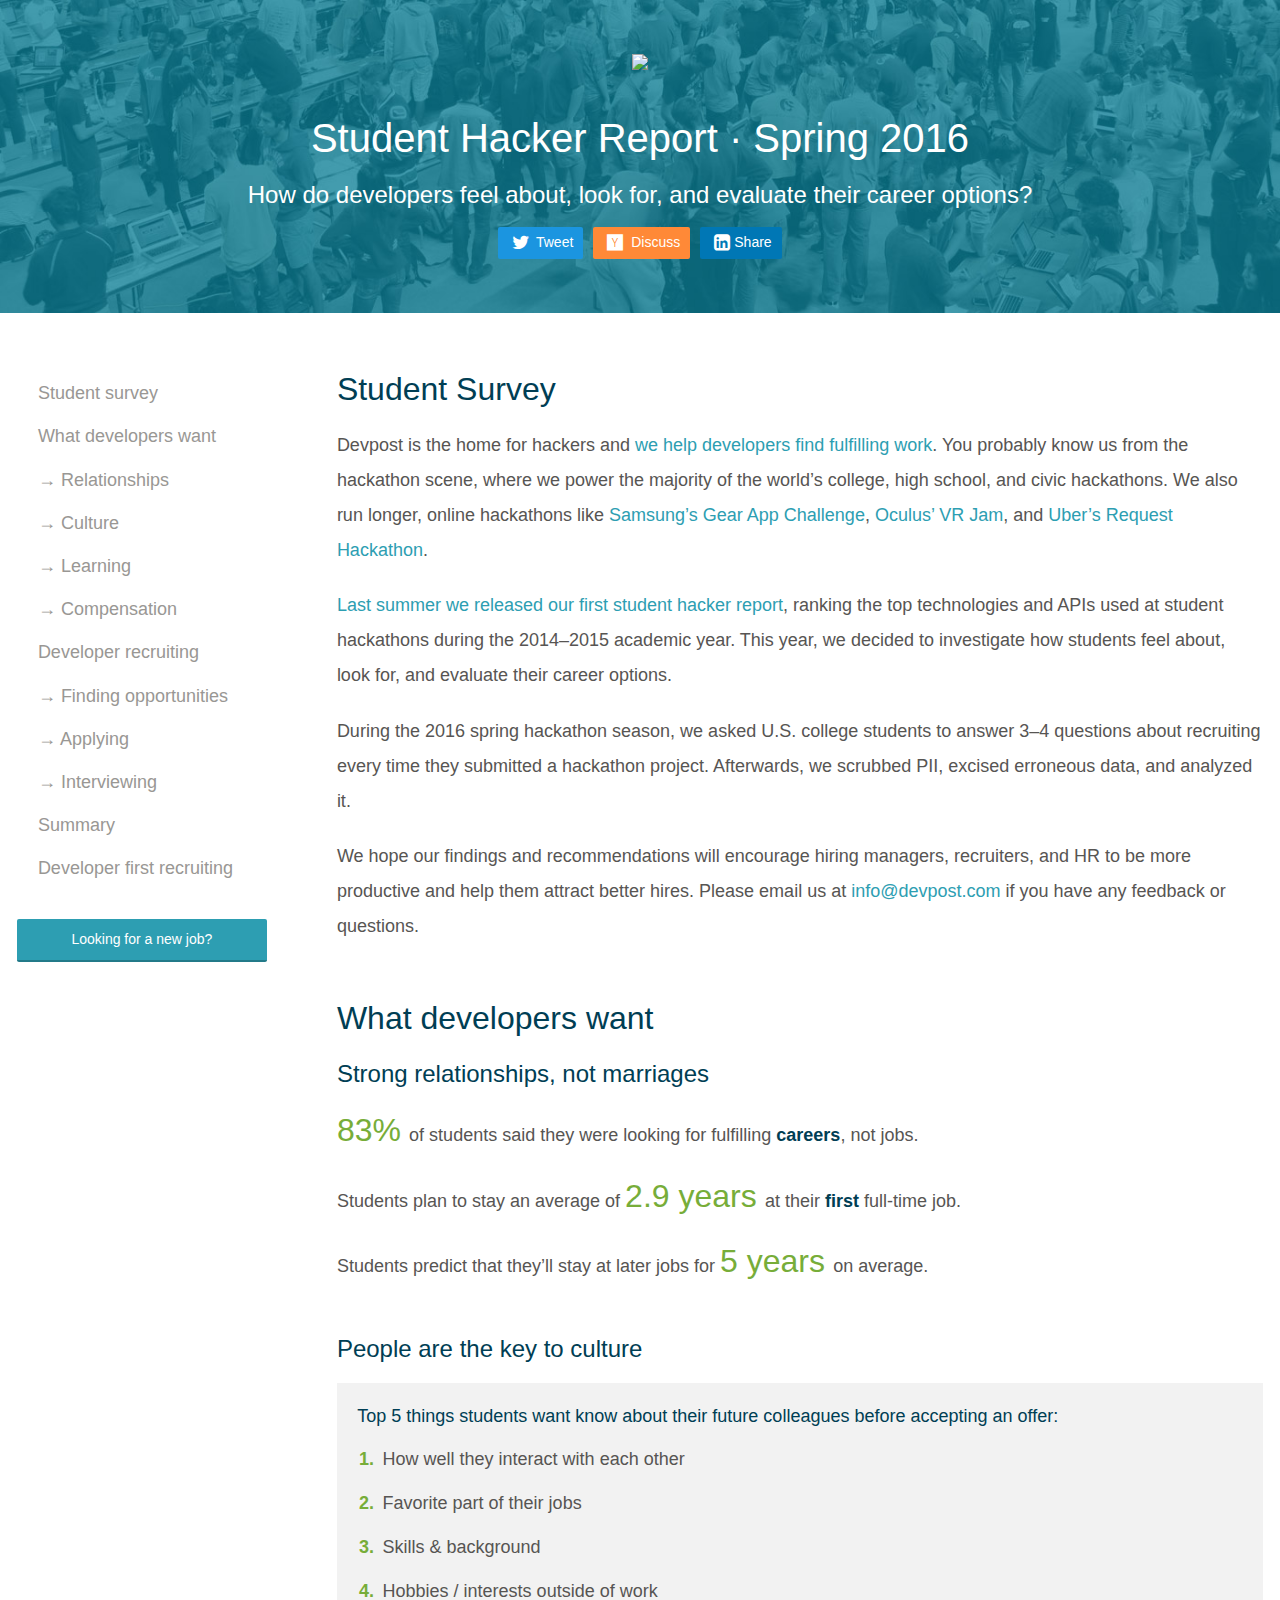
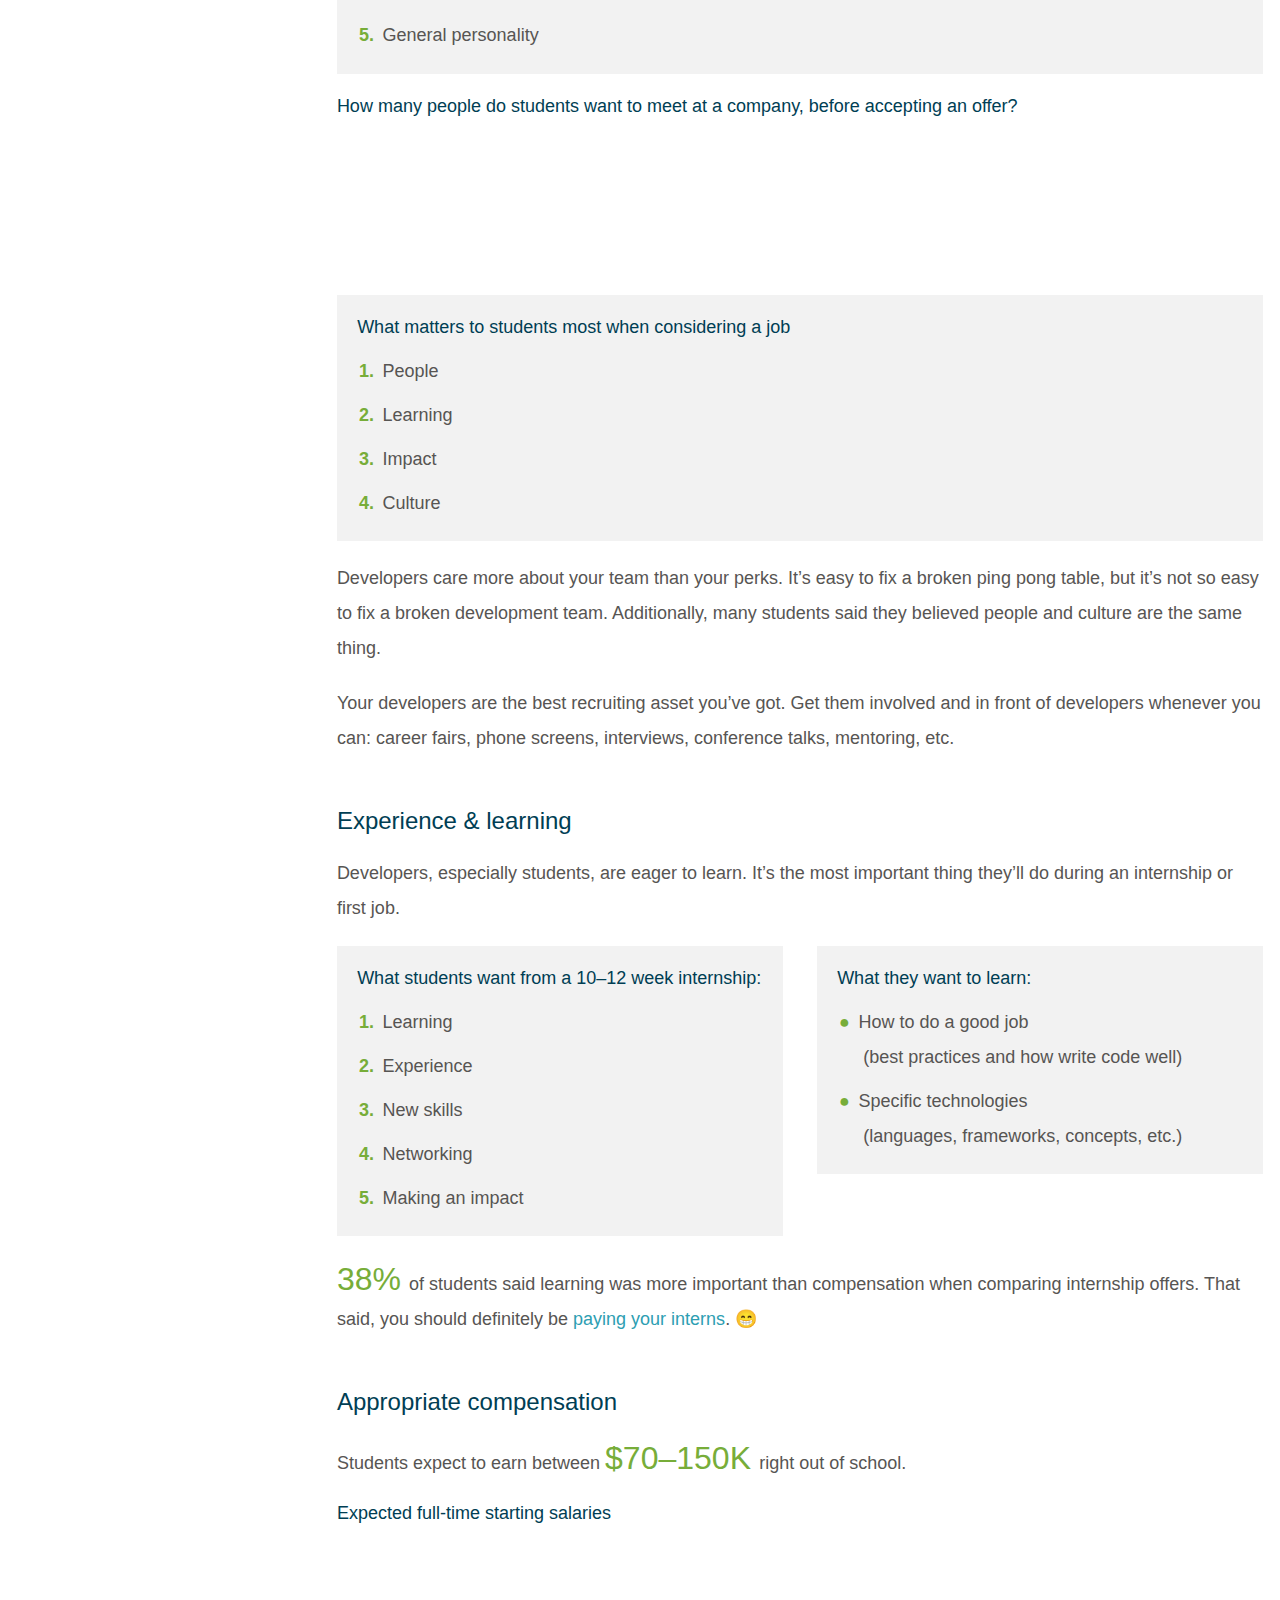
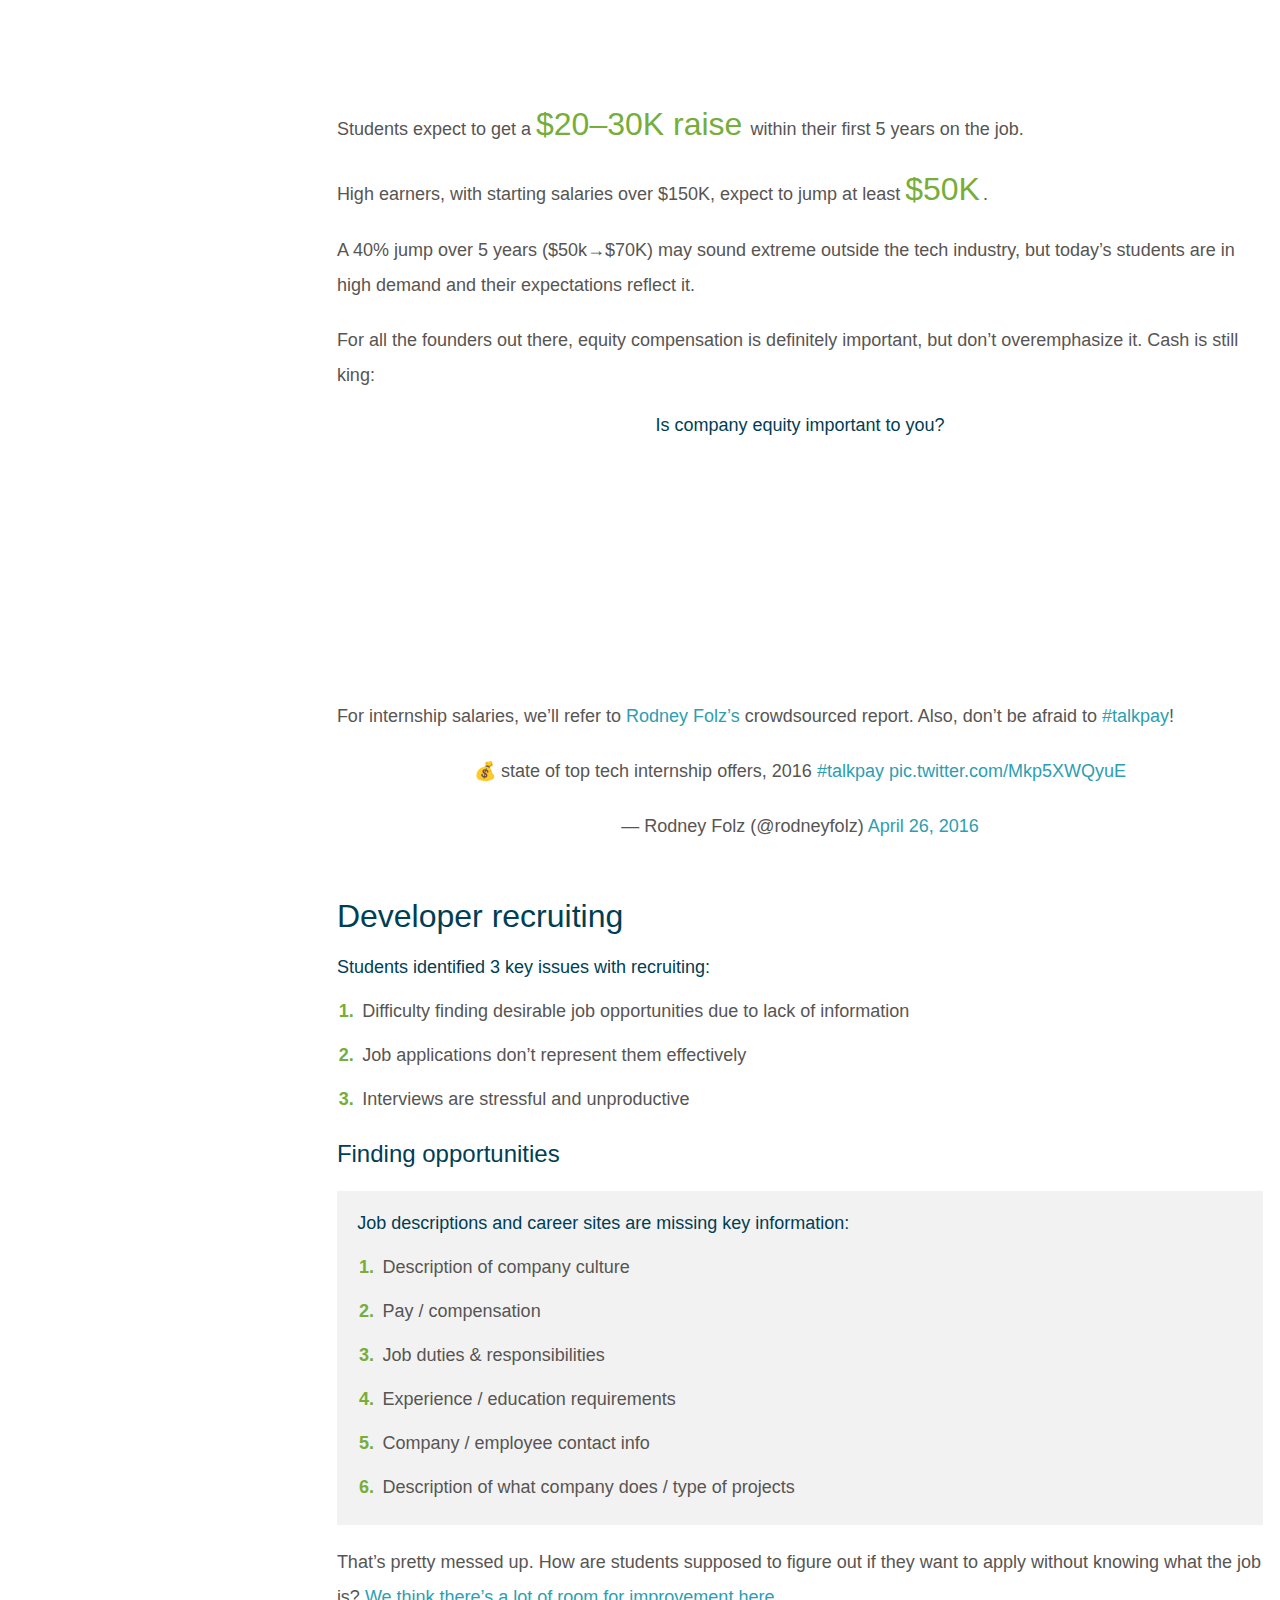
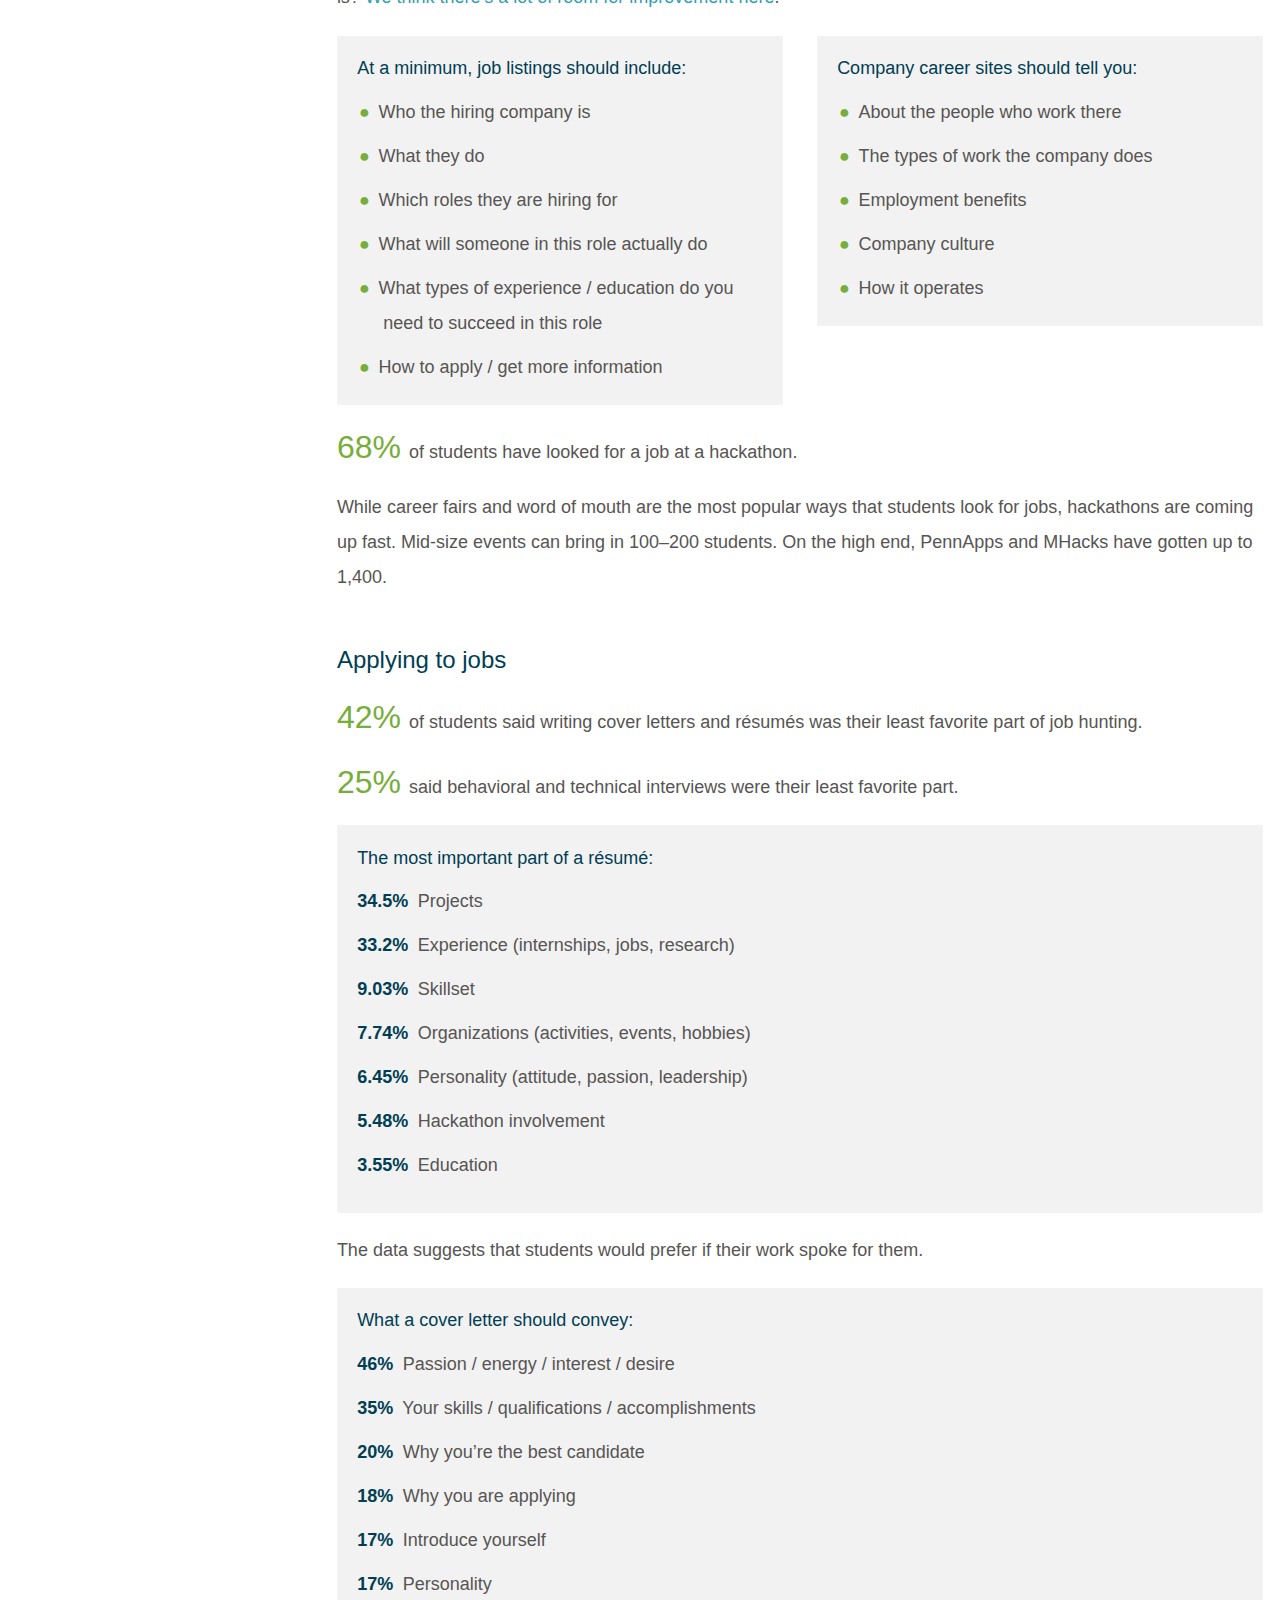
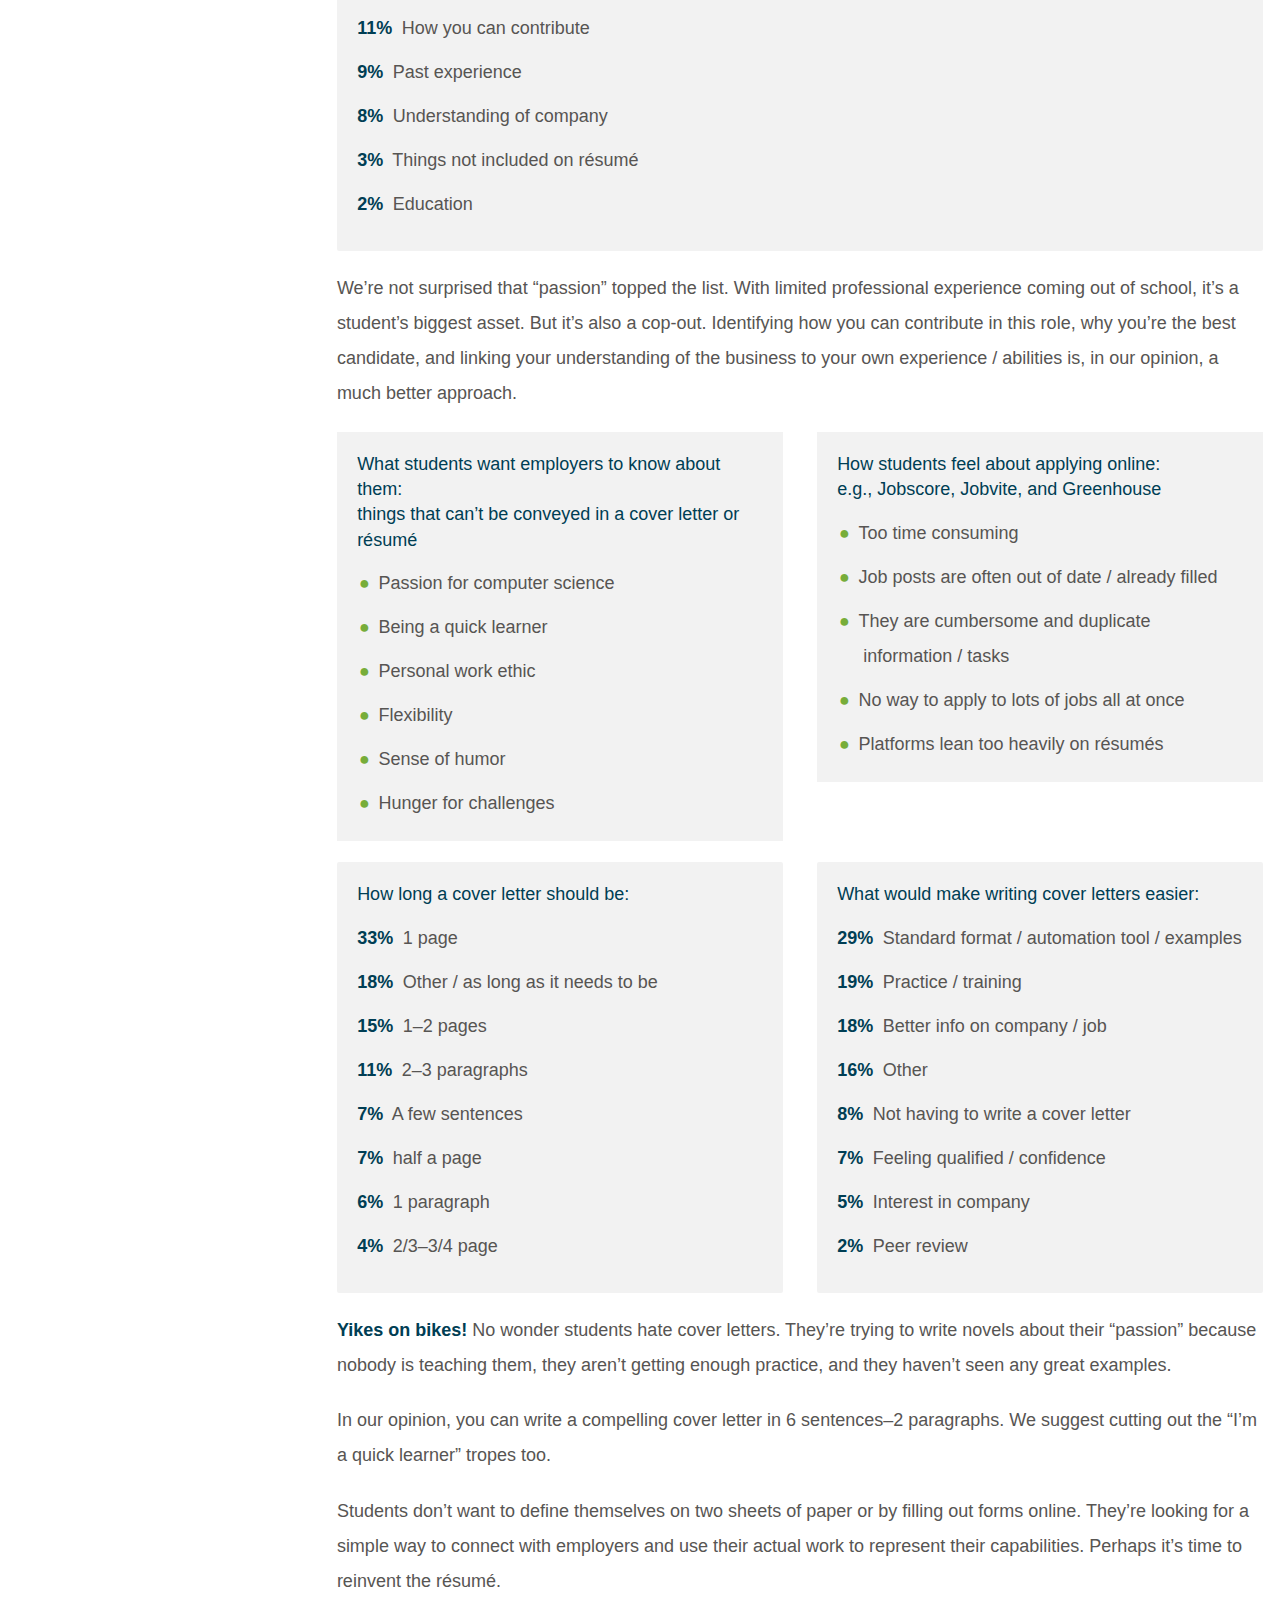
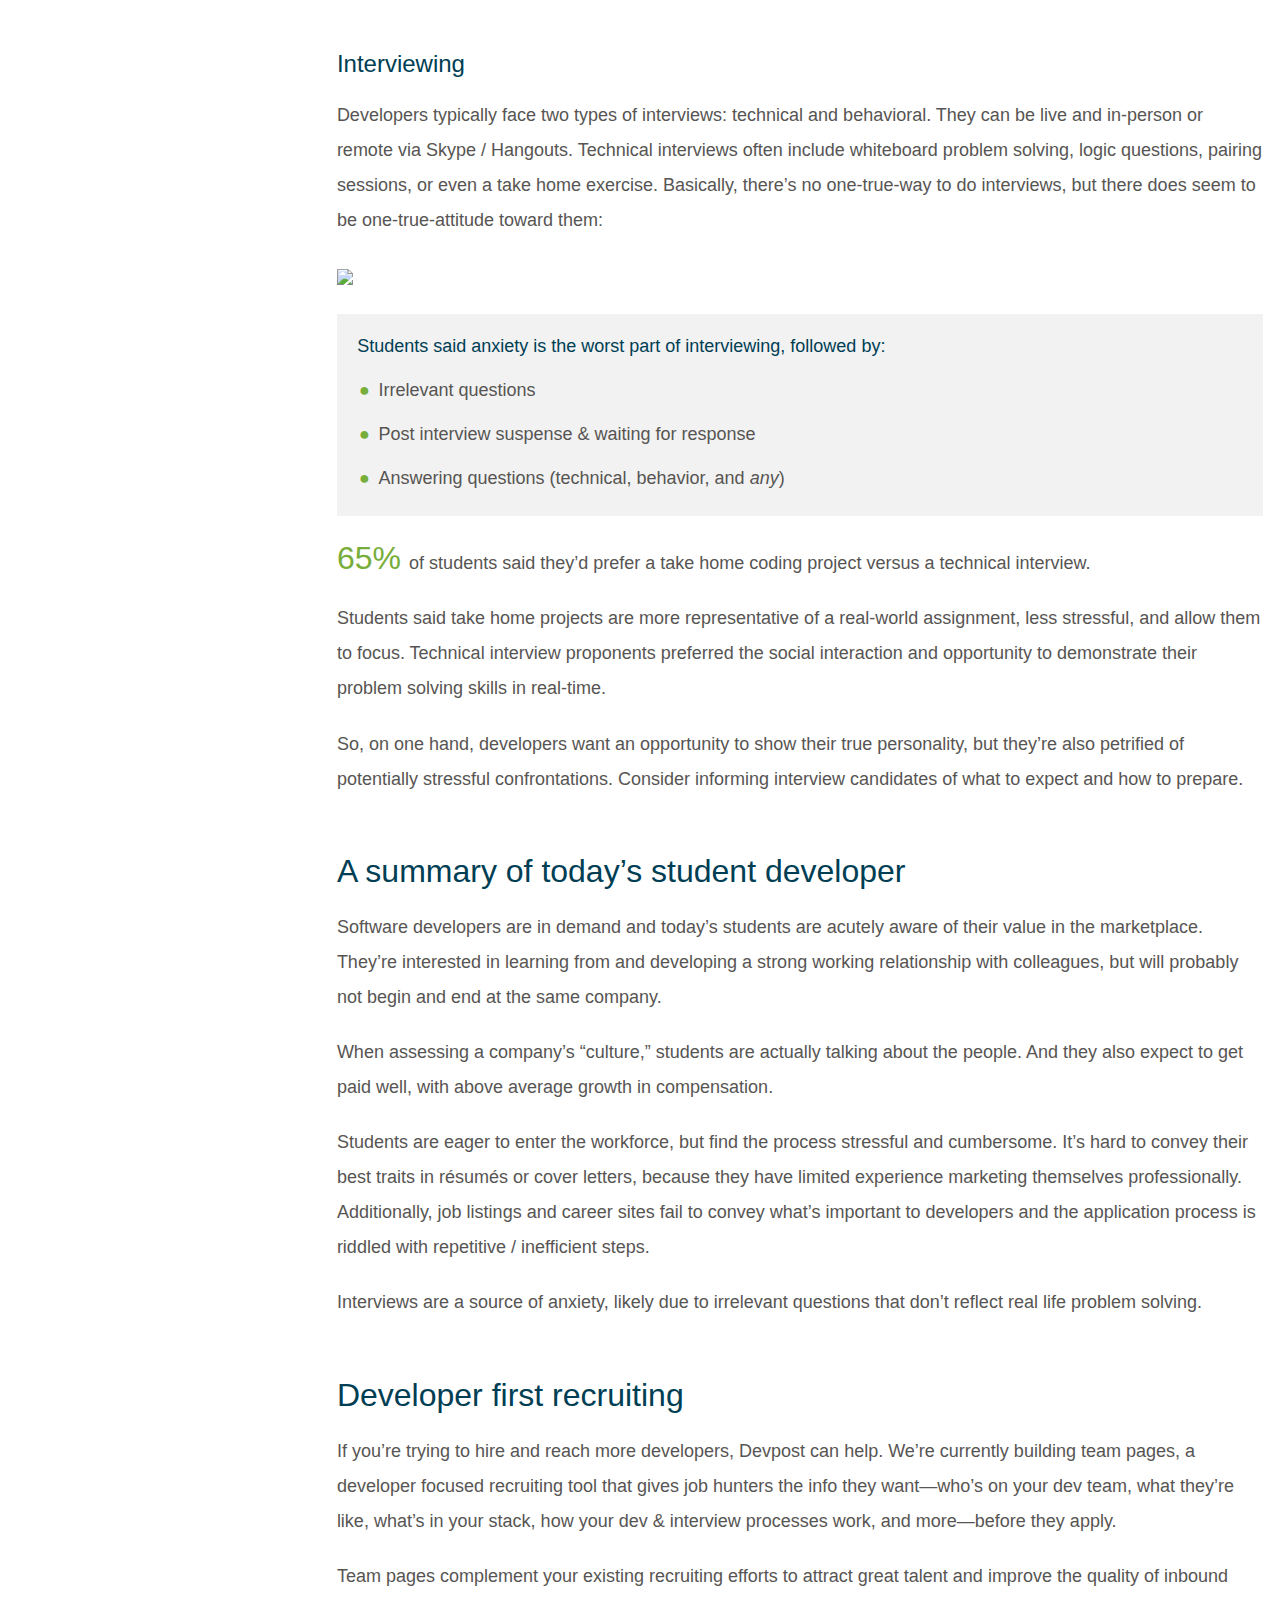
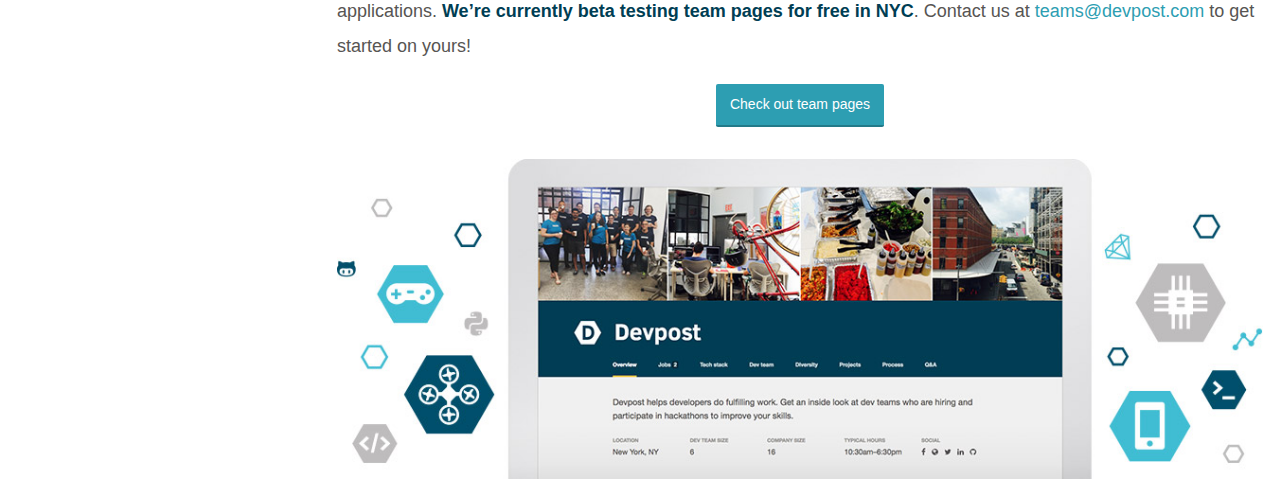
==== commit 6f0331b9: "collapse about & methodology sections" ====
--- a/index.html
+++ b/index.html
@@ -73,12 +73,12 @@
       <div class="large-3 columns show-for-large-up">
         <div data-magellan-expedition="fixed">
           <dl class="sub-nav">
-            <dd data-magellan-arrival="about">
-              <a href="#about">About Devpost</a>
-            </dd>
-            <dd data-magellan-arrival="methodology">
+            <dd data-magellan-arrival="survey">
+              <a href="#about">Student survey</a>
+            </dd>
+            <!--<dd data-magellan-arrival="methodology">
               <a href="#methodology">Survey methodology</a>
-            </dd>
+            </dd>-->
             <dd data-magellan-arrival="devswant" class="heading">
               <a href="#devswant">What developers want</a>
             </dd>
@@ -111,7 +111,7 @@
             </dd>
 
             <dd data-magellan-arrival="insights">
-              <a href="#insights">Today's student developer</a>
+              <a href="#insights">Summary</a>
             </dd>
             <dd data-magellan-arrival="teampages">
               <a href="#teampages">Developer first recruiting</a>
@@ -122,60 +122,40 @@
             <p>To learn more about Devpost solutions, visit <a href="http://devpost.com/teams" target="_blank">devpost.com/teams</a> or email <a href="mailto:info@devpost.com">info@devpost.com</a>.</p>
           </div>-->
 
-          <a href="http://devpost.com/teams" class="hiring-button" target="_blank">Looking for a new job?</a>
+          <a href="http://devpost.com/teams" class="hiring-button" target="_blank" onclick="teamsButton('leftRail')">Looking for a new job?</a>
 
         </div>
       </div> <!-- end left sidenav column (large-3) -->
 
       <div class="large-9 columns">
 
-        <h2 data-magellan-destination="about">About Devpost</h2>
+        <h2 data-magellan-destination="survey">Student Survey</h2>
         <a name="about"></a>
 
-        <p>Devpost is the home for hackers and we help developers find fulfilling work. You probably know us from the hackathon scene, where we power the majority of the world&rsquo;s college, high school, and civic hackathons. We also help organizations like <a href="http://gearapp.devpost.com/" target="_blank">Samsung</a>, <a href="https://vrjam.devpost.com/" target="_blank">Oculus</a>, and <a href="http://uberhackathon.devpost.com/" target="_blank">Uber</a> reach more developers through online hackathons.</p>
-
-        <p><a href="/2015.html">Last summer we released our first student hacker report</a>, which ranked technologies &amp; APIs used at student hackathons during the 2014&ndash;2015 academic year.</p>
-
-        <h2 data-magellan-destination="methodology">Survey methodology</h2>
-        <a name="methodology"></a>
-
-        <p>During the 2016 spring hackathon season, we surveyed U.S. student developers (college, high school, and bootcampers) to learn how they felt about job hunting and their future careers. We hope our findings and recommendations will encourage hiring managers, recruiters, and HR to be more productive and help them attract better hires. Please email us at <a href="mailto:info@devpost.com">info@devpost.com</a> if you have any feedback or questions.</p>
-
-        <p>To improve response rates, we incorporated survey questions into our hackathon submission flow. Every week, we asked students to answer 3&ndash;4 questions about recruiting when submitting their projects.</p>
-
-        <p>Afterwards, we scrubbed PII, excised erroneous data, and analyzed it in Excel. Sample size was small for most questions, so while we can&rsquo;t claim statistical significance, we do believe our conclusions reflect the mood of student developers in the United States.</p>
+        <p>Devpost is the home for hackers and <a href="http://devpost.com/teams">we help developers find fulfilling work</a>. You probably know us from the hackathon scene, where we power the majority of the world&rsquo;s college, high school, and civic hackathons. We also run longer, online hackathons like <a href="http://gearapp.devpost.com/" target="_blank">Samsung&rsquo;s Gear App Challenge</a>, <a href="https://vrjam.devpost.com/" target="_blank">Oculus&rsquo; VR Jam</a>, and <a href="http://uberhackathon.devpost.com/" target="_blank">Uber&rsquo;s Request Hackathon</a>.</p>
+
+        <p><a href="/2015.html">Last summer we released our first student hacker report</a>, ranking the top technologies and APIs used at student hackathons during the 2014&ndash;2015 academic year. This year, we decided to investigate how students feel about, look for, and evaluate their career options.</p>
+
+        <p>During the 2016 spring hackathon season, we asked U.S. college students to answer 3&ndash;4 questions about recruiting every time they submitted a hackathon project. Afterwards, we scrubbed PII, excised erroneous data, and analyzed it.</p>
+
+        <p>We hope our findings and recommendations will encourage hiring managers, recruiters, and HR to be more productive and help them attract better hires. Please email us at <a href="mailto:info@devpost.com">info@devpost.com</a> if you have any feedback or questions.</p>
 
         <h2 data-magellan-destination="devswant">What developers want</h2>
         <a name="devswant"></a>
 
-        <h3 data-magellan-destination="careersjobs" class="no-margin-top">A strong relationship, but not a marriage</h3>
+        <h3 data-magellan-destination="careersjobs" class="no-margin-top">Strong relationships, not marriages</h3>
         <a name="careersjobs"></a>
 
-
-        <!-- -->
-
-        <p>The first thing we asked was whether students were looking for &ldquo;careers&rdquo; vs &ldquo;jobs.&rdquo; We figured that the word career might not carry the same cachet it did for earlier generations.</p>
-
-        <p><span class="big-number">83%</span> of students said they were looking for fulfilling <strong>careers</strong>, rather than jobs</p>
-
-        <p>Lorem ipsum dolor sit amet, consectetur adipiscing elit. Mauris accumsan consequat arcu, id convallis sem efficitur at. Duis euismod arcu sed nisl rutrum, sit amet pretium orci porta. Aenean rhoncus commodo metus, sed tristique enim ultricies ut.</p>
-
-        <p>Students said they planned to stay an average of<br/>
-          <span class="big-number">2.9 years</span> at their first / next full-time job.</p>
-
-        <!-- -->
-        <hr>
-
-        <p>83% of students said they were looking for fulfilling careers rather than jobs, but they also showed us that a modern career doesn&rsquo;t mean what it used to.</p>
-
-        <p>Later in the season, we revised the question to ask how long students expected to stay, on average, at <em>any</em> job. The predicted tenure averaged just over 5 years with a median of 4 years. We think it&rsquo;s fair to say that even later on in their careers, today&rsquo;s students will stay mobile.</p>
+        <p><span class="big-number">83%</span> of students said they were looking for fulfilling <strong>careers</strong>, not jobs.</p>
+
+        <p>Students plan to stay an average of <span class="big-number padding-both-sides">2.9 years</span> at their <strong>first</strong> <!--/ next -->full-time job.</p>
+
+        <p>Students predict that they&rsquo;ll stay at later jobs for <span class="big-number padding-both-sides">5 years</span> on average.</p>
 
         <h3 data-magellan-destination="culture">People are the key to culture</h3>
         <a name="culture"></a>
-        <p>Developers care more about your team than your perks. It&rsquo;s easy to fix a broken ping pong table, but it&rsquo;s not so easy to fix a broken development team.</p>
-
-        <div class="data-group">
-          <h4>Top 5 things students want know about their future colleagues before accepting an offer</h4>
+          <div class="data-group">
+          <h4>Top 5 things students want know about their future colleagues before accepting an offer:</h4>
 
           <ol>
             <li>How well they interact with each other</li>
@@ -186,69 +166,84 @@
           </ol>
         </div>
 
-        <p>We think it&rsquo;s in a company&rsquo;s best interest to be transparent and make this information available to all job seekers. Most students can&rsquo;t get a handle on this unless they interview in person, and even then, they may only speak with 1 or 2 employees.</p>
-
-        <p>Speaking of, how many people do students need to meet at a company before feeling comfortable enough to accept an offer? 45% said 1&ndash;3 and 34% reported 3&ndash;5. Returns diminish quickly after that.</p>
-
-        <p>When we asked students to rank the following job attributes: people, learning, company culture, and making an impact&mdash;people came out on top and many commented that, to them, people and culture were the same thing.</p>
-
-        <p><strong>Bottom line:</strong> your developers are the best recruiting asset you&rsquo;ve got. Get them involved and in front of developers whenever you can: career fairs, phone screens, interviews, conference talks, etc.</p>
+        <div class="center">
+          <h4>How many people do students want to meet at a company, before accepting an offer?</h4>
+          <canvas id="people_chart" class="barchart" ></canvas>
+        </div>
+
+        <div class="data-group">
+          <h4>What matters to students most when considering a job</h4>
+
+          <ol>
+            <li>People</li>
+            <li>Learning</li>
+            <li>Impact</li>
+            <li>Culture</li>
+          </ol>
+        </div>
+
+        <p>Developers care more about your team than your perks. It&rsquo;s easy to fix a broken ping pong table, but it&rsquo;s not so easy to fix a broken development team. Additionally, many students said they believed people and culture are the same thing.</p>
+
+        <p>Your developers are the best recruiting asset you&rsquo;ve got. Get them involved and in front of developers whenever you can: career fairs, phone screens, interviews, conference talks, mentoring, etc.</p>
 
         <h3 data-magellan-destination="learning">Experience &amp; learning</h3>
         <a name="learning"></a>
-        <p>Developers, especially students, are eager to learn. It&rsquo;s the most important thing they&rsquo;ll do at their internships and first job.</p>
-
-        <p>We asked students to tell us, in their own words, what they hoped to get out of a 10&ndash;12 week internship. We've grouped &amp; ranked their responses below:</p>
-
-        <ol>
-          <li>Learning</li>
-          <li>Experience</li>
-          <li>New skills</li>
-          <li>Networking</li>
-          <li>Making an impact</li>
-        </ol>
-
-        <p>And what did they want to learn?</p>
-
-        <ul>
-          <li>How to do a good job (best practices and how write code well)</li>
-          <li>Specific technologies (languages, frameworks, concepts, etc.)</li>
-        </ul>
-
-        <p>38% even said learning was more important than compensation when comparing internship offers. Of course, <a href="#internsalary">you should definitely be paying your interns</a>. 😁
+        <p>Developers, especially students, are eager to learn. It&rsquo;s the most important thing they&rsquo;ll do during an internship or first job.</p>
+
+        <div class="row">
+          <div class="columns large-6">
+            <div class="data-group">
+              <h4>What students want from a 10&ndash;12 week internship:</h4>
+              <ol>
+                <li>Learning</li>
+                <li>Experience</li>
+                <li>New skills</li>
+                <li>Networking</li>
+                <li>Making an impact</li>
+              </ol>
+            </div>
+          </div>
+
+          <div class="columns large-6">
+            <div class="data-group">
+              <h4>What they want to learn:</h4>
+              <ul>
+                <li>How to do a good job <br/>(best practices and how write code well)</li>
+                <li>Specific technologies <br/>(languages, frameworks, concepts, etc.)</li>
+              </ul>
+            </div>
+          </div>
+
+        </div>
+
+        <p><span class="big-number">38%</span> of students said learning was more important than compensation when comparing internship offers. That said, you should definitely be <a href="#internsalary">paying your interns</a>. 😁
 
         <h3 data-magellan-destination="compensation">Appropriate compensation</h3>
         <a name="compensation"></a>
-        <p>Compensation can be an uncomfortable topic no matter who you are, how much experience you have, or where you are in the recruiting process. But, student developers are keenly aware of their high earning potential and want to know about compensation early on.</p>
-
-        <p>The majority of students said they expect to earn between $70–150K right out of school.<!-- That matches the range from <a href="http://www.payscale.com/research/US/Job=Software_Engineer/Salary/4fd947de/Entry-Level" target="_blank">Payscale.com&rsquo;s national survey of developer salaries</a>.--></p>
-
-        <!-- salary chart goes here -->
-        <div>
-          <h4>Starting salary at next/first full-time job</h4>
+
+        <p>Students expect to earn between <span class="big-number">$70&ndash;150K</span> right out of school.</p>
+
+        <div class="center">
+          <h4>Expected full-time starting salaries</h4>
           <canvas id="salary_chart" class="barchart" ></canvas>
         </div>
 
-        <p>We also asked students to think forward 5 years. <!--We&rsquo;ve charted their paired salary expectations. Initial salary is plotted on the x-axis and future salary ranges are clustered on the Y axis.</p>
-
-        <p>-->Students expected their salaries to go up by $20-30K within their first 5 years on the job. High earners (starting at over $150K) expected to jump by $50K or more.</p>
-
-        <!-- second salary chart goes here -->
-        <!--<div style="max-width:600px;">
-          <canvas id="raise_chart" width="400" height="250"></canvas>
-        </div>-->
-
-        <p>A 40% jump over 5 years ($50k -> $70K) may sound extreme outside the tech industry, but today&rsquo;s students are in high demand and their expectations reflect it.</p>
-
-        <p>For all the founders, we also asked students how much they valued company equity. It was definitely important, but not a must have&mdash;so don't place too much emphasis on options over cash.</p>
+        <p>Students expect to get a <span class="big-number">$20&ndash;30K raise</span> within their first 5 years on the job.</p>
+        <p>High earners, with starting salaries over $150K, expect to jump at least <span class="big-number">$50K</span>.</p>
+
+        <p>A 40% jump over 5 years ($50k&rarr;$70K) may sound extreme outside the tech industry, but today&rsquo;s students are in high demand and their expectations reflect it.
+
+        <p>For all the founders out there, equity compensation is definitely important, but don&rsquo;t overemphasize it. Cash is still king:</p>
 
         <!-- equity pie chart goes here -->
         <div style="text-align:center;">
-          <h4>EQUITY SUCKS</h4>
+          <h4>Is company equity important to you?</h4>
           <canvas id="equity_chart" width="300" height="200" style="max-width:600px;"></canvas>
         </div><br>
 
-        <p><a name="internsalary"></a>If you&rsquo;re interested in intern salaries, refer to <a href="https://twitter.com/rodneyfolz">Rodney Folz&rsquo;s</a> crowd sourced report. Also don't be afraid to <em>#talkpay</em>!</p>
+
+
+        <p><a name="internsalary"></a>For internship salaries, we&rsquo;ll refer to <a href="https://twitter.com/rodneyfolz">Rodney Folz&rsquo;s</a> crowdsourced report. Also, don&rsquo;t be afraid to <a href="https://twitter.com/hashtag/talkpay?lang=en">#talkpay</a>!</p>
 
         <center>
           <blockquote class="twitter-tweet" data-lang="en"><p lang="en" dir="ltr">💰 state of top tech internship offers, 2016 <a href="https://twitter.com/hashtag/talkpay?src=hash">#talkpay</a> <a href="https://t.co/Mkp5XWQyuE">pic.twitter.com/Mkp5XWQyuE</a></p>&mdash; Rodney Folz (@rodneyfolz) <a href="https://twitter.com/rodneyfolz/status/724787290824798209">April 26, 2016</a></blockquote>
@@ -257,78 +252,90 @@
 
         <h2 data-magellan-destination="recruiting">Developer recruiting</h2>
         <a name="recruiting"></a>
-        <p>When we asked about recruiting, 3 problem areas emerged:</p>
-
-        <ul>
-          <li>Difficulty finding desirable job opportunities due to lack of information</li>
-          <li>Job applications don't represent applicants effectively</li>
-          <li>Interviews are stressful and unproductive</li>
-        </ul>
-
+
+        <!--<div class="data-group">-->
+          <h4>Students identified 3 key issues with recruiting:</h4>
+          <ol>
+            <li>Difficulty finding desirable job opportunities due to lack of information</li>
+            <li>Job applications don&rsquo;t represent them effectively</li>
+            <li>Interviews are stressful and unproductive</li>
+          </ol>
+        <!--</div>-->
 
         <h3 data-magellan-destination="opportunities" class="no-margin-top">Finding opportunities</h3>
         <a name="opportunities"></a>
-        <p>Job listings are an important part of recruiting. They should tell you:</p>
-
-        <ul>
-          <li>Who the hiring company is</li>
-          <li>What they do</li>
-          <li>Which roles they are hiring for</li>
-          <li>What will someone in this role actually do</li>
-          <li>What types of experience / education do you need to succeed in this role</li>
-          <li>How to apply / get more information</li>
-        </ul>
-
-        <p>Additionally, a company&rsquo;s career site should tell you:
-
-          <ul>
-            <li>About the people who work there</li>
-            <li>The types of work the company does</li>
-            <li>Employment benefits</li>
-            <li>Company culture</li>
-            <li>How it operates</li>
-          </ul>
-
-        <p>When we asked what kinds of information were missing from job descriptions and career sites, the top 6 responses were:</p>
-
-        <ul>
-          <li>Description of company culture</li>
-          <li>Pay / compensation</li>
-          <li>Job duties &amp; responsibilities</li>
-          <li>Experience / education requirements</li>
-          <li>Company / employee contact info</li>
-          <li>Description of what company does / type of projects</li>
-        </ul>
-
-        <p>So yeah, job descriptions and career sites are failing at their one job.</p>
-
-        <p style="text-align:center;"><img src="http://weknowmemes.com/wp-content/uploads/2012/08/damn-it-cup-you-have-one-job.jpeg" style="max-height:300px"></p>
-
-        <p>According to students, career fairs and word of mouth are the most popular ways to look for jobs. We feel that there&rsquo;s a lot of room for improvement here. Not every organization can send a recruiter (or ideally 2&ndash;3 developers) on-site.
-
-        <p>Hackathons, especially college events, are a great venue for reaching student developers. 68% of students said they had looked for jobs at a hackathon. A mid-size event can bring in 100–200 students. On the high end, PennApps and MHacks have hit up to 1,400. To learn more about sponsoring student hackathons, get in touch with our friends at <a href="http://mlh.io" target="_blank">Major League Hacking</a>.</p>
-
-        <h3 data-magellan-destination="applying">Applying</h3>
+
+        <p></p>
+
+        <div class="data-group">
+          <h4>Job descriptions and career sites are missing key information:</h4>
+          <ol>
+            <li>Description of company culture</li>
+            <li>Pay / compensation</li>
+            <li>Job duties &amp; responsibilities</li>
+            <li>Experience / education requirements</li>
+            <li>Company / employee contact info</li>
+            <li>Description of what company does / type of projects</li>
+          </ol>
+        </div>
+
+        <p>That&rsquo;s pretty messed up. How are students supposed to figure out if they want to apply without knowing what the job is? <a href="#teampages">We think there&rsquo;s a lot of room for improvement here</a>.</p>
+
+        <div class="row">
+          <div class="columns large-6">
+            <div class="data-group">
+              <h4>At a minimum, job listings should include:</h4>
+              <ul>
+                <li>Who the hiring company is</li>
+                <li>What they do</li>
+                <li>Which roles they are hiring for</li>
+                <li>What will someone in this role actually do</li>
+                <li>What types of experience / education do you need to succeed in this role</li>
+                <li>How to apply / get more information</li>
+              </ul>
+            </div>
+          </div>
+
+          <div class="columns large-6">
+            <div class="data-group">
+              <h4>Company career sites should tell you:</h4>
+              <ul>
+                <li>About the people who work there</li>
+                <li>The types of work the company does</li>
+                <li>Employment benefits</li>
+                <li>Company culture</li>
+                <li>How it operates</li>
+              </ul>
+            </div>
+          </div>
+        </div>
+
+        <span class="big-number">68%</span> of students have looked for a job at a hackathon.</p>
+
+        <p>While career fairs and word of mouth are the most popular ways that students look for jobs, hackathons are coming up fast. Mid-size events can bring in 100&ndash;200 students. On the high end, PennApps and MHacks have gotten up to 1,400.<!--To learn more about sponsoring student hackathons, get in touch with our friends at <a href="http://mlh.io" target="_blank">Major League Hacking</a>.--></p>
+
+        <h3 data-magellan-destination="applying">Applying to jobs</h3>
         <a name="applying"></a>
-        <p>What do students like least about job hunting? 42% pointed towards cover letters &amp; resumes and 25% said behavioral &amp; technical interviews.</p>
-
-        <p>We dug in to learn what the most important part of a resume was:</p>
-
-        <div class="percent-rank">
+
+        <span class="big-number">42%</span> of students said writing cover letters and résumés was their least favorite part of job hunting.</p>
+
+        <span class="big-number">25%</span> said behavioral and technical interviews were their least favorite part.</p>
+
+        <div class="data-group percent-rank">
+          <h4>The most important part of a résumé:</h4>
           <p><strong>34.5%</strong> Projects</p>
           <p><strong>33.2%</strong> Experience (internships, jobs, research)</p>
           <p><strong>9.03%</strong> Skillset</p>
-          <p><strong>7.74%</strong> Organizations (activities, events, hobbies, etc.)</p>
-          <p><strong>6.45%</strong> Personality (attitude, passion, leader, etc)</p>
+          <p><strong>7.74%</strong> Organizations (activities, events, hobbies)</p>
+          <p><strong>6.45%</strong> Personality (attitude, passion, leadership)</p>
           <p><strong>5.48%</strong> Hackathon involvement</p>
-          <p><strong>3.55%</strong> Education / degrees / GPA</p>
-        </div>
-
-        <p>Past projects and experience top the list, suggesting that devs are interested in letting their actual work speak for them.</p>
-
-        <p>Next, we asked what a cover letter should convey:</p>
-
-        <div class="percent-rank">
+          <p><strong>3.55%</strong> Education</p>
+        </div>
+
+        <p>The data suggests that students would prefer if their work spoke for them.</p>
+
+        <div class="data-group percent-rank">
+          <h4>What a cover letter should convey:</h4>
           <p><strong>46%</strong> Passion / energy / interest / desire</p>
           <p><strong>35%</strong> Your skills / qualifications / accomplishments</p>
           <p><strong>20%</strong> Why you&rsquo;re the best candidate</p>
@@ -338,106 +345,122 @@
           <p><strong>11%</strong> How you can contribute</p>
           <p><strong>9%</strong> Past experience</p>
           <p><strong>8%</strong> Understanding of company</p>
-          <p><strong>3%</strong> Things not included on resume</p>
+          <p><strong>3%</strong> Things not included on résumé</p>
           <p><strong>2%</strong> Education</p>
         </div>
 
-        <p>We&rsquo;re not surprised that &ldquo;passion&rdquo; topped the list. With limited professional experience coming out of school, it&rsquo;s a students&rsquo; biggest asset. But it&rsquo;s also a cop-out. Identifying how you can contribute in this role, why you&rsquo;re the best candidate, and linking your understanding of the business to your own experience / abilities is, in our opinion, a much better approach.</p>
-
-        <p>So, what do developers want employers to know about them&mdash;things that couldn&rsquo;t be conveyed in a cover letter or resume? A slew of behavioral tropes:</p>
-
-        <ul>
-          <li>Passion for computer science</li>
-          <li>Being a quick learner</li>
-          <li>Personal work ethic</li>
-          <li>Flexibility</li>
-          <li>Sense of humor</li>
-          <li>Hunger for challenges</li>
-        </ul>
-
-        <p>How long a cover letter should be?</p>
-
-        <div class="percent-rank">
-          <p><strong>33%</strong> 1 page</p>
-          <p><strong>18%</strong> Other / as long as it needs to be</p>
-          <p><strong>15%</strong> 1-2 pages</p>
-          <p><strong>11%</strong> 2-3 paragraphs</p>
-          <p><strong>7%</strong> A few sentences</p>
-          <p><strong>7%</strong> half a page</p>
-          <p><strong>6%</strong> 1 paragraph</p>
-          <p><strong>4%</strong> 2/3-3/4 page</p>
-        </div>
-
-        <p><strong>Yikes on bikes!</strong> No wonder students hate cover letters, they&rsquo;re trying to write novels. In our opinion, you can write a compelling cover letter in 6 sentences&ndash;2 paragraphs.</p>
-
-        <p>So, what would make writing cover letters easier?</p>
-
-        <div class="percent-rank">
-          <p><strong>29%</strong> Standard format / automation tool / examples</p>
-          <p><strong>19%</strong> Practice / training</p>
-          <p><strong>18%</strong> Better info on company / job</p>
-          <p><strong>16%</strong> Other</p>
-          <p><strong>8%</strong> Not having to write a cover letter</p>
-          <p><strong>7%</strong> Feeling qualified / confidence</p>
-          <p><strong>5%</strong> Interest in company</p>
-          <p><strong>2%</strong> Peer review</p>
-        </div>
-
-        <p>These answers are the most telling of all. Students don&rsquo;t know how to write proper cover letters because nobody is teaching them, they aren&rsquo;t getting enough practice, and because they haven&rsquo;t seen any great examples.</p>
-
-        <p>Finally, how do students feel about applying to jobs via applicant tracking systems like Monster, Jobscore, and Greenhouse?</p>
-
-        <ul>
-          <li>Too time consuming</li>
-          <li>Job posts are often out of date / already filled</li>
-          <li>They are cumbersome and duplicate information / tasks</li>
-          <li>No way to apply to lots of jobs all at once</li>
-          <li>Platforms lean too heavily on resumes</li>
-        </ul>
-
-        <p><strong>Bottom line:</strong> students don&rsquo;t want to define themselves on two sheets of paper or an online form. They&rsquo;re looking for a simple way to connect with employers and use their actual work to represent their capabilities. Perhaps it's time to reinvent the résumé.</p>
+        <p>We&rsquo;re not surprised that &ldquo;passion&rdquo; topped the list. With limited professional experience coming out of school, it&rsquo;s a student&rsquo;s biggest asset. But it&rsquo;s also a cop-out. Identifying how you can contribute in this role, why you&rsquo;re the best candidate, and linking your understanding of the business to your own experience / abilities is, in our opinion, a much better approach.</p>
+
+        <div class="row">
+          <div class="columns large-6">
+            <div class="data-group">
+              <h4>What students want employers to know about them:<br/>
+              <span class="small">things that can&rsquo;t be conveyed in a cover letter or résumé</span></h4>
+              <ul>
+                <li>Passion for computer science</li>
+                <li>Being a quick learner</li>
+                <li>Personal work ethic</li>
+                <li>Flexibility</li>
+                <li>Sense of humor</li>
+                <li>Hunger for challenges</li>
+              </ul>
+            </div>
+          </div>
+
+          <div class="columns large-6">
+            <div class="data-group">
+              <h4>How students feel about applying online:<br/>
+              <span class="small">e.g., Jobscore, Jobvite, and Greenhouse</span></h4>
+              <ul>
+                <li>Too time consuming</li>
+                <li>Job posts are often out of date / already filled</li>
+                <li>They are cumbersome and duplicate information / tasks</li>
+                <li>No way to apply to lots of jobs all at once</li>
+                <li>Platforms lean too heavily on résumés</li>
+              </ul>
+            </div>
+          </div>
+        </div>
+
+        <div class="row">
+          <div class="columns large-6">
+            <div class="data-group percent-rank">
+              <h4>How long a cover letter should be:</h4>
+              <p><strong>33%</strong> 1 page</p>
+              <p><strong>18%</strong> Other / as long as it needs to be</p>
+              <p><strong>15%</strong> 1–2 pages</p>
+              <p><strong>11%</strong> 2–3 paragraphs</p>
+              <p><strong>7%</strong> A few sentences</p>
+              <p><strong>7%</strong> half a page</p>
+              <p><strong>6%</strong> 1 paragraph</p>
+              <p><strong>4%</strong> 2/3–3/4 page</p>
+            </div>
+          </div>
+
+          <div class="columns large-6">
+            <div class="data-group percent-rank">
+              <h4>What would make writing cover letters easier:</h4>
+              <p><strong>29%</strong> Standard format / automation tool / examples</p>
+              <p><strong>19%</strong> Practice / training</p>
+              <p><strong>18%</strong> Better info on company / job</p>
+              <p><strong>16%</strong> Other</p>
+              <p><strong>8%</strong> Not having to write a cover letter</p>
+              <p><strong>7%</strong> Feeling qualified / confidence</p>
+              <p><strong>5%</strong> Interest in company</p>
+              <p><strong>2%</strong> Peer review</p>
+            </div>
+          </div>
+        </div>
+
+        <p><strong>Yikes on bikes!</strong> No wonder students hate cover letters. They&rsquo;re trying to write novels about their &ldquo;passion&rdquo; because nobody is teaching them, they aren&rsquo;t getting enough practice, and they haven&rsquo;t seen any great examples.</p>
+
+        <p>In our opinion, you can write a compelling cover letter in 6 sentences&ndash;2 paragraphs. We suggest cutting out the &ldquo;I&rsquo;m a quick learner&rdquo; tropes too.</p>
+
+        <p>Students don&rsquo;t want to define themselves on two sheets of paper or by filling out forms online. They&rsquo;re looking for a simple way to connect with employers and use their actual work to represent their capabilities. Perhaps it&rsquo;s time to reinvent the résumé.</p>
 
 
         <h3 data-magellan-destination="interviewing">Interviewing</h3>
         <a name="interviewing"></a>
-        <p>Developers typically face two types of interviews: technical and behavioral. They might be live &amp; in-person or remote via Skype / Hangouts. Technical interviews can include whiteboard problem solving, logic questions, pairing sessions, or even a take home exercise. There&rsquo;s no one-true-way to do interviews, but there does seem to be one-true-attitude toward them:</p>
-
-        <p style="text-align:center;"><img src="https://media.giphy.com/media/6DAfAmtBOggLu/giphy.gif" style="max-height:300px"></p>
-
-        <p>Students reported that <strong>anxiety was their least favorite part of interviewing</strong>, followed by:</p>
-
-        <ul>
-          <li>Irrelevant questions</li>
-          <li>Post interview suspense &amp; waiting for response</li>
-          <li>Answering questions (technical, behavior, and <em>any</em>)</li>
-        </ul>
-
-        <p>That sounded a bit dramatic, so we asked if they preferred technical interviews or take-home coding exercises to demonstrate their skills. 65% said they&rsquo;d prefer a take home coding project. Only 30% chose the interview.</p>
-
-        <p>Students said a take home project is more representative of a real-world assignment, less stressful, and allows them to focus.</p>
-
-        <p>Proponents of technical interviews preferred the social interaction and the opportunity to demonstrate their problem solving skills and process in real-time.</p>
+        <p>Developers typically face two types of interviews: technical and behavioral. They can be live and in-person or remote via Skype / Hangouts. Technical interviews often include whiteboard problem solving, logic questions, pairing sessions, or even a take home exercise. Basically, there&rsquo;s no one-true-way to do interviews, but there does seem to be one-true-attitude toward them:</p>
+
+        <p class="center"><img src="https://media.giphy.com/media/6DAfAmtBOggLu/giphy.gif" style="max-height:300px"></p>
+
+        <div class="data-group">
+          <h4>Students said anxiety is the worst part of interviewing, followed by:</h4>
+          <ul>
+            <li>Irrelevant questions</li>
+            <li>Post interview suspense &amp; waiting for response</li>
+            <li>Answering questions (technical, behavior, and <em>any</em>)</li>
+          </ul>
+        </div>
+
+        <!--<p>That sounded a bit dramatic, so we asked if they preferred technical interviews or take-home coding exercises to demonstrate their skills. </p>-->
+
+        <p><span class="big-number">65%</span> of students said they&rsquo;d prefer a take home coding project versus a technical interview.</p>
+
+        <p>Students said take home projects are more representative of a real-world assignment, less stressful, and allow them to focus. Technical interview proponents preferred the social interaction and opportunity to demonstrate their problem solving skills in real-time.</p>
 
         <p>So, on one hand, developers want an opportunity to show their true personality, but they&rsquo;re also petrified of potentially stressful confrontations. Consider informing interview candidates of what to expect and how to prepare.</p>
 
-        <h2 data-magellan-destination="insights">Today&rsquo;s student developer</h2>
+        <h2 data-magellan-destination="insights">A summary of today&rsquo;s student developer</h2>
         <a name="insights"></a>
         <p>Software developers are in demand and today&rsquo;s students are acutely aware of their value in the marketplace. They&rsquo;re interested in learning from and developing a strong working relationship with colleagues, but will probably not begin and end at the same company.</p>
 
-        <p>When assessing a company&rsquo;s &ldquo;culture,&rdquo; students are actually talking about the people.  And they also expect to get paid well, with above average growth in compensation.</p>
-
-        <p>Students are eager to enter the workforce, but find the process stressful and cumbersome. It&rsquo;s hard to convey their best traits in resumes or cover letters, because they have limited experience marketing themselves professionally. Additionally, job listings and career sites fail to convey what&rsquo;s important to developers and the application process is riddled with repetitive / inefficient steps.</p>
-
-        <p>Interviews are a source of anxiety, likely due to irrelevant questions that don&rsquo;t reflect “real life” problem solving.</p>
-
+        <p>When assessing a company&rsquo;s &ldquo;culture,&rdquo; students are actually talking about the people. And they also expect to get paid well, with above average growth in compensation.</p>
+
+        <p>Students are eager to enter the workforce, but find the process stressful and cumbersome. It&rsquo;s hard to convey their best traits in résumés or cover letters, because they have limited experience marketing themselves professionally. Additionally, job listings and career sites fail to convey what&rsquo;s important to developers and the application process is riddled with repetitive / inefficient steps.</p>
+
+        <p>Interviews are a source of anxiety, likely due to irrelevant questions that don&rsquo;t reflect real life problem solving.</p>
+
+        <a name="teampages"></a>
         <h2 data-magellan-destination="teampages">Developer first recruiting</h2>
-        <a name="teampages"></a>
-        <p>If you&rsquo;re trying to hire and reach more developers, Devpost wants to help. We&rsquo;re currently building team pages, a developer focused recruiting tool that gives job hunters the info they want: who&rsquo;s on your dev team, what they&rsquo;re like, what&rsquo;s in your stack, how your dev &amp; interview processes work, and more&mdash;before they apply.</p>
-
-        <p>Team pages compliment your existing recruiting efforts to attract great talent and improve the quality of inbound applications. <strong>We&rsquo;re currently beta testing team pages for free in NYC</strong>. Contact us at <a href="mailto:teams@devpost.com">teams@devpost.com</a> to get started on yours!</p>
+
+        <p>If you&rsquo;re trying to hire and reach more developers, Devpost can help. We&rsquo;re currently building team pages, a developer focused recruiting tool that gives job hunters the info they want&mdash;who&rsquo;s on your dev team, what they&rsquo;re like, what&rsquo;s in your stack, how your dev &amp; interview processes work, and more&mdash;before they apply.</p>
+
+        <p>Team pages complement your existing recruiting efforts to attract great talent and improve the quality of inbound applications. <strong>We&rsquo;re currently beta testing team pages for free in NYC</strong>. Contact us at <a href="mailto:teams@devpost.com">teams@devpost.com</a> to get started on yours!</p>
 
         <div style="text-align:center;">
-          <p class="cta-button"><a href="http://devpost.com/teams" class="hiring-button" target="_blank" style="width: auto !important;">Check out team pages</a></p>
+          <p class="cta-button"><a href="http://devpost.com/teams" class="hiring-button" target="_blank" style="width: auto !important;" onclick="teamsButton('endReport')">Check out team pages</a></p>
 
           <p class="bottom hide-mobile"><img src="/img/team-page.jpg"></p>
 
@@ -482,24 +505,8 @@
   <script src="js/foundation.min.js"></script>
   <script src="js/foundation/foundation.equalizer.js"></script>
   <script src="//cdnjs.cloudflare.com/ajax/libs/Chart.js/2.0.0/Chart.js"></script>
-  <script src="js/bigfoot.min.js"></script>
   <script src="js/main.js"></script>
-  <script>
-    $(function() {
-      //$(document).foundation();
-
-      $(document).foundation({
-        "magellan-expedition": {
-          active_class: 'active', // specify the class used for active sections
-          threshold: 0, // how many pixels until the magellan bar sticks, 0 = auto
-          destination_threshold: -150, // pixels from the top of destination for it to be considered active
-          throttle_delay: 50, // calculation throttling to increase framerate
-          fixed_top: 0, // top distance in pixels assigend to the fixed element on scroll
-          offset_by_height: true // whether to offset the destination by the expedition height. Usually you want this to be true, unless your expedition is on the side.
-        }
-      });
-    });
-  </script>
+  <script src="js/2016charts.js"></script>
 
   <!-- Twitter web conversion tracking code-->
   <script src="//platform.twitter.com/oct.js" type="text/javascript"></script>
@@ -511,8 +518,3 @@
 
 </body>
 </html>
-
-
-
-
-<!--<sup id="fnref:1"><a href="#fn:1" rel="footnote">1</a></sup>-->
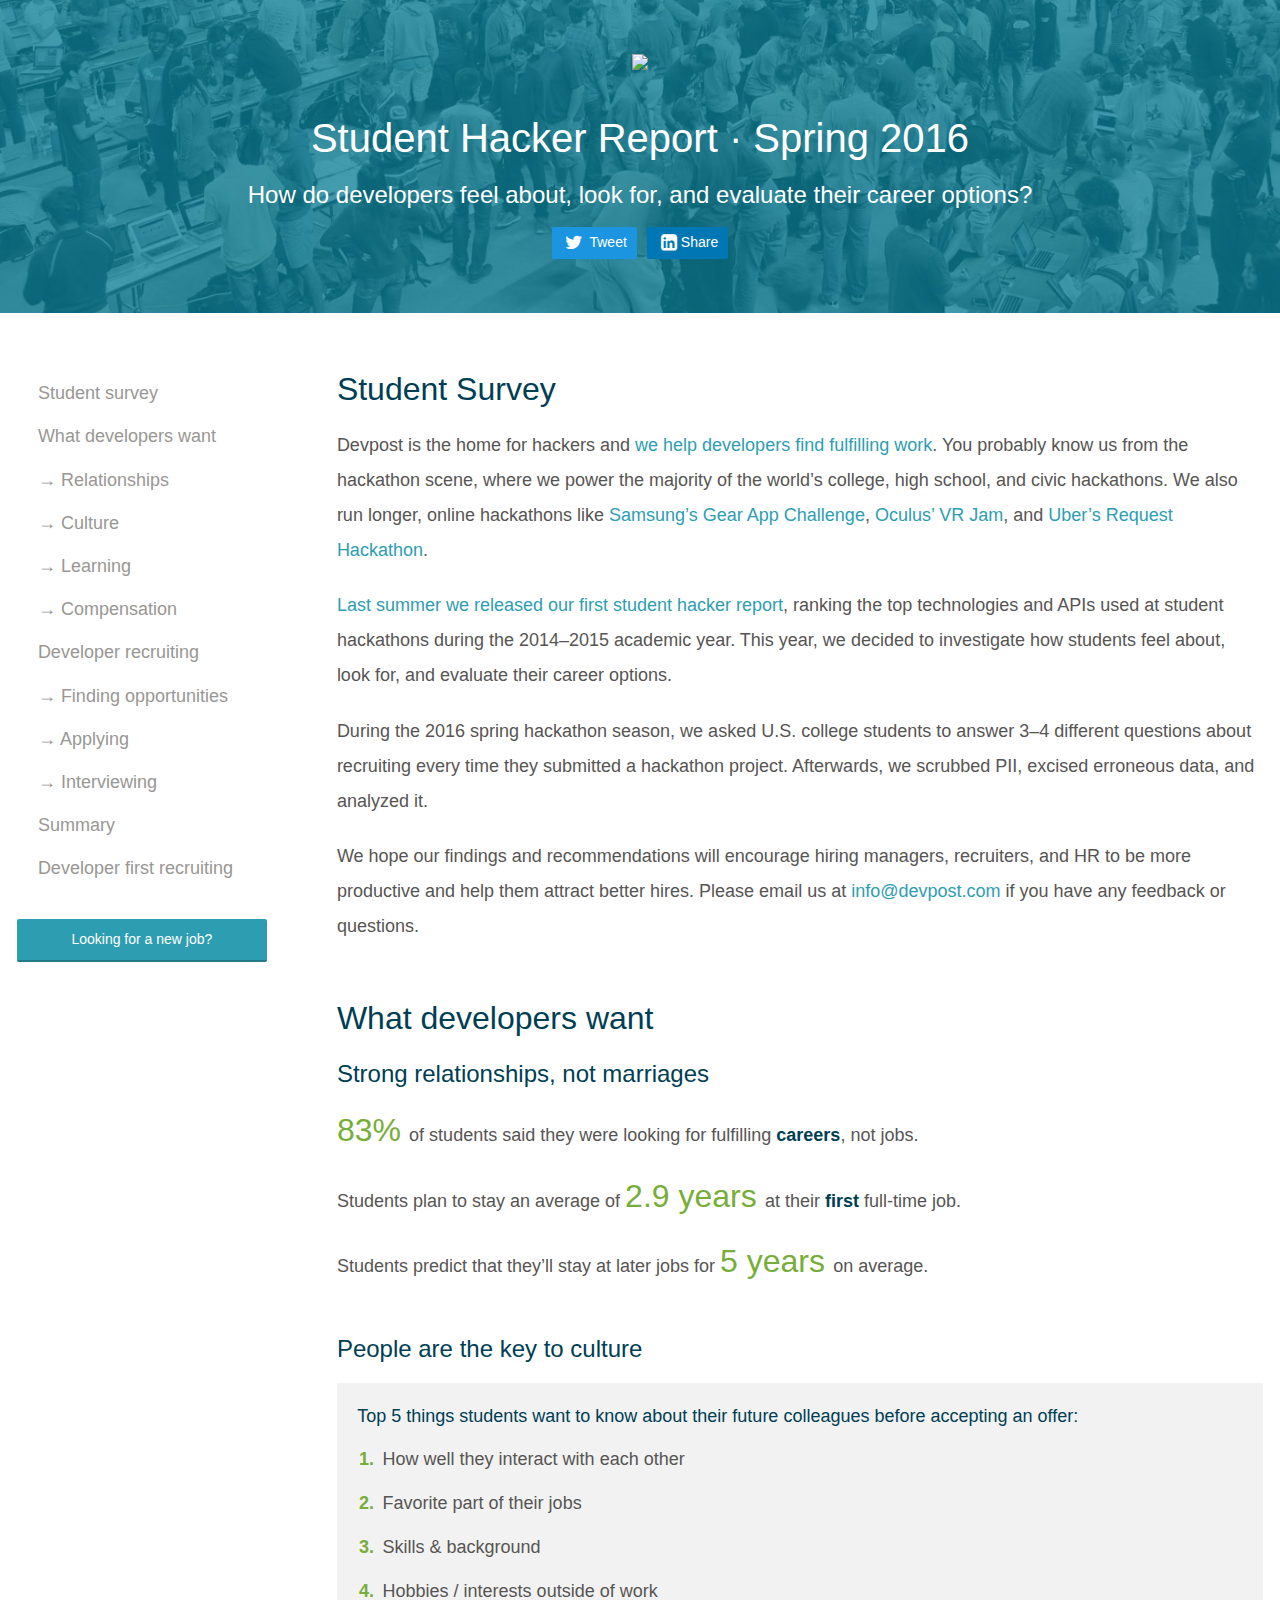
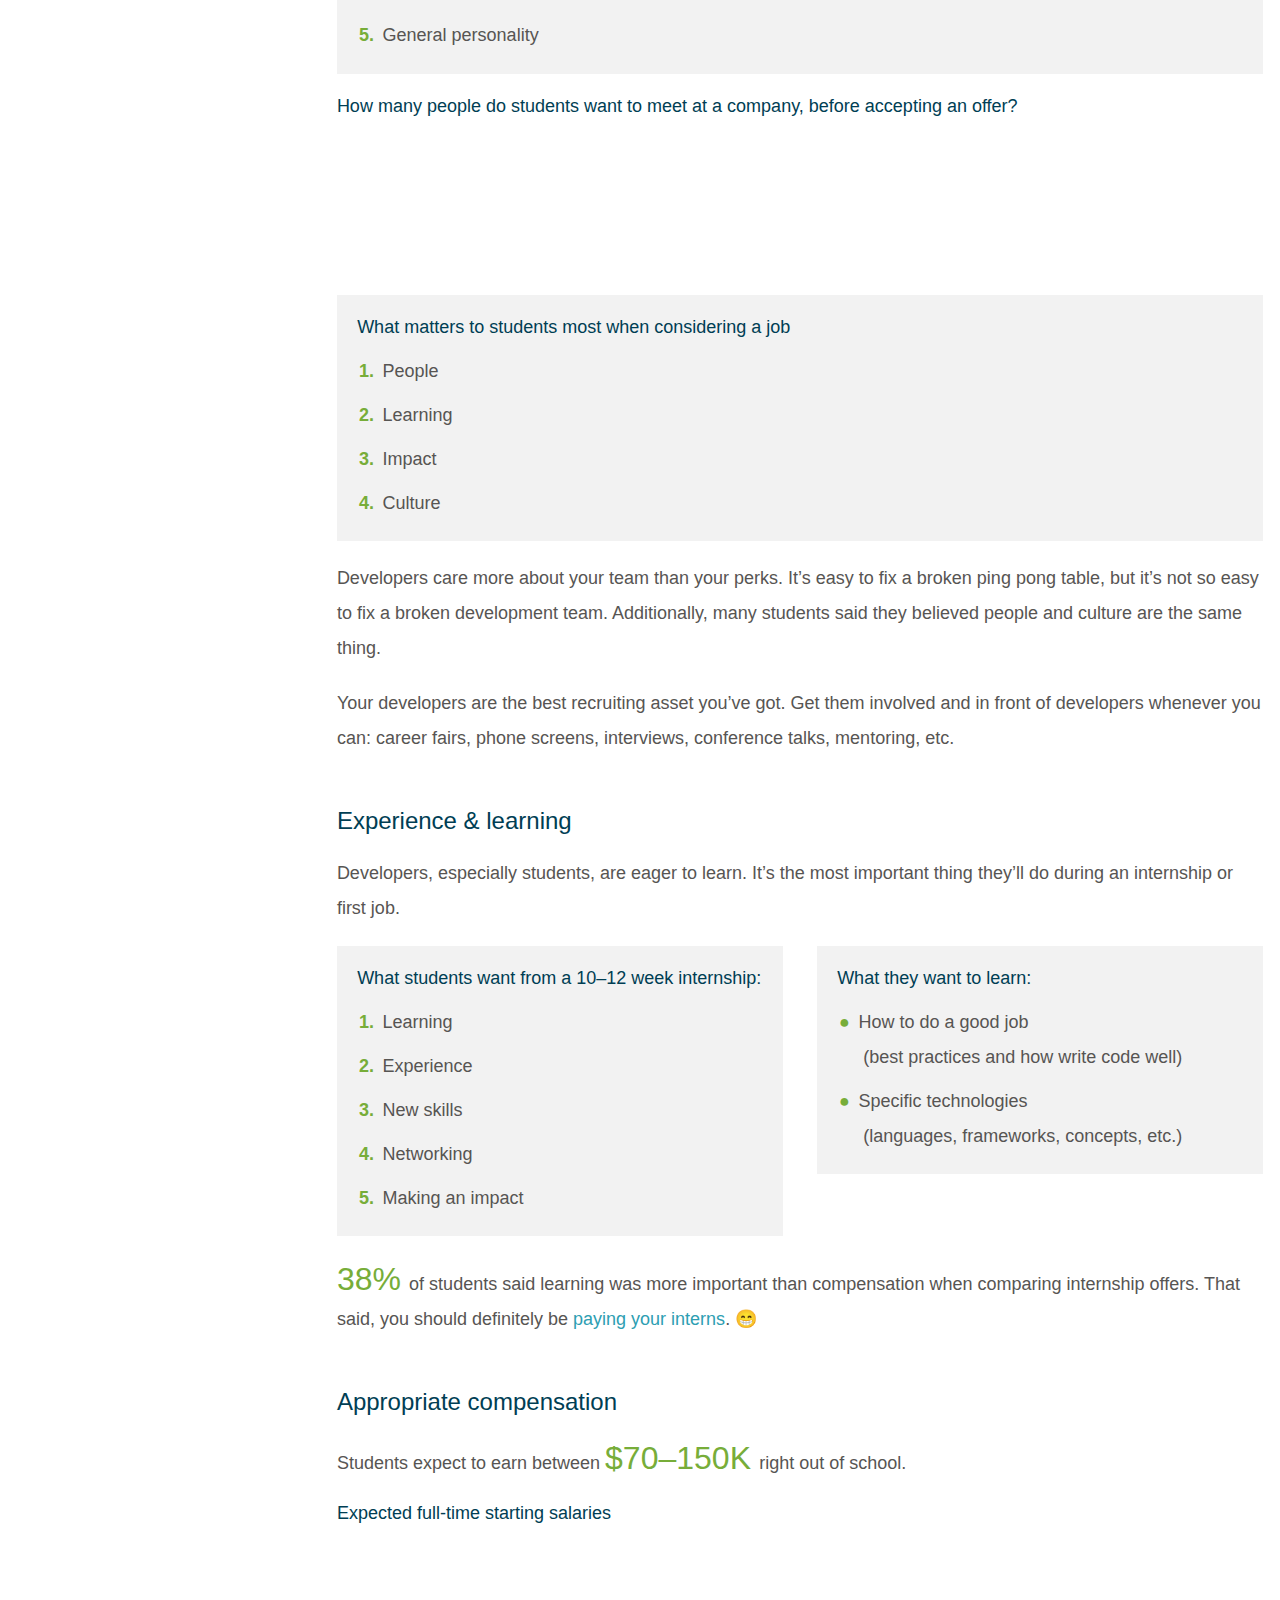
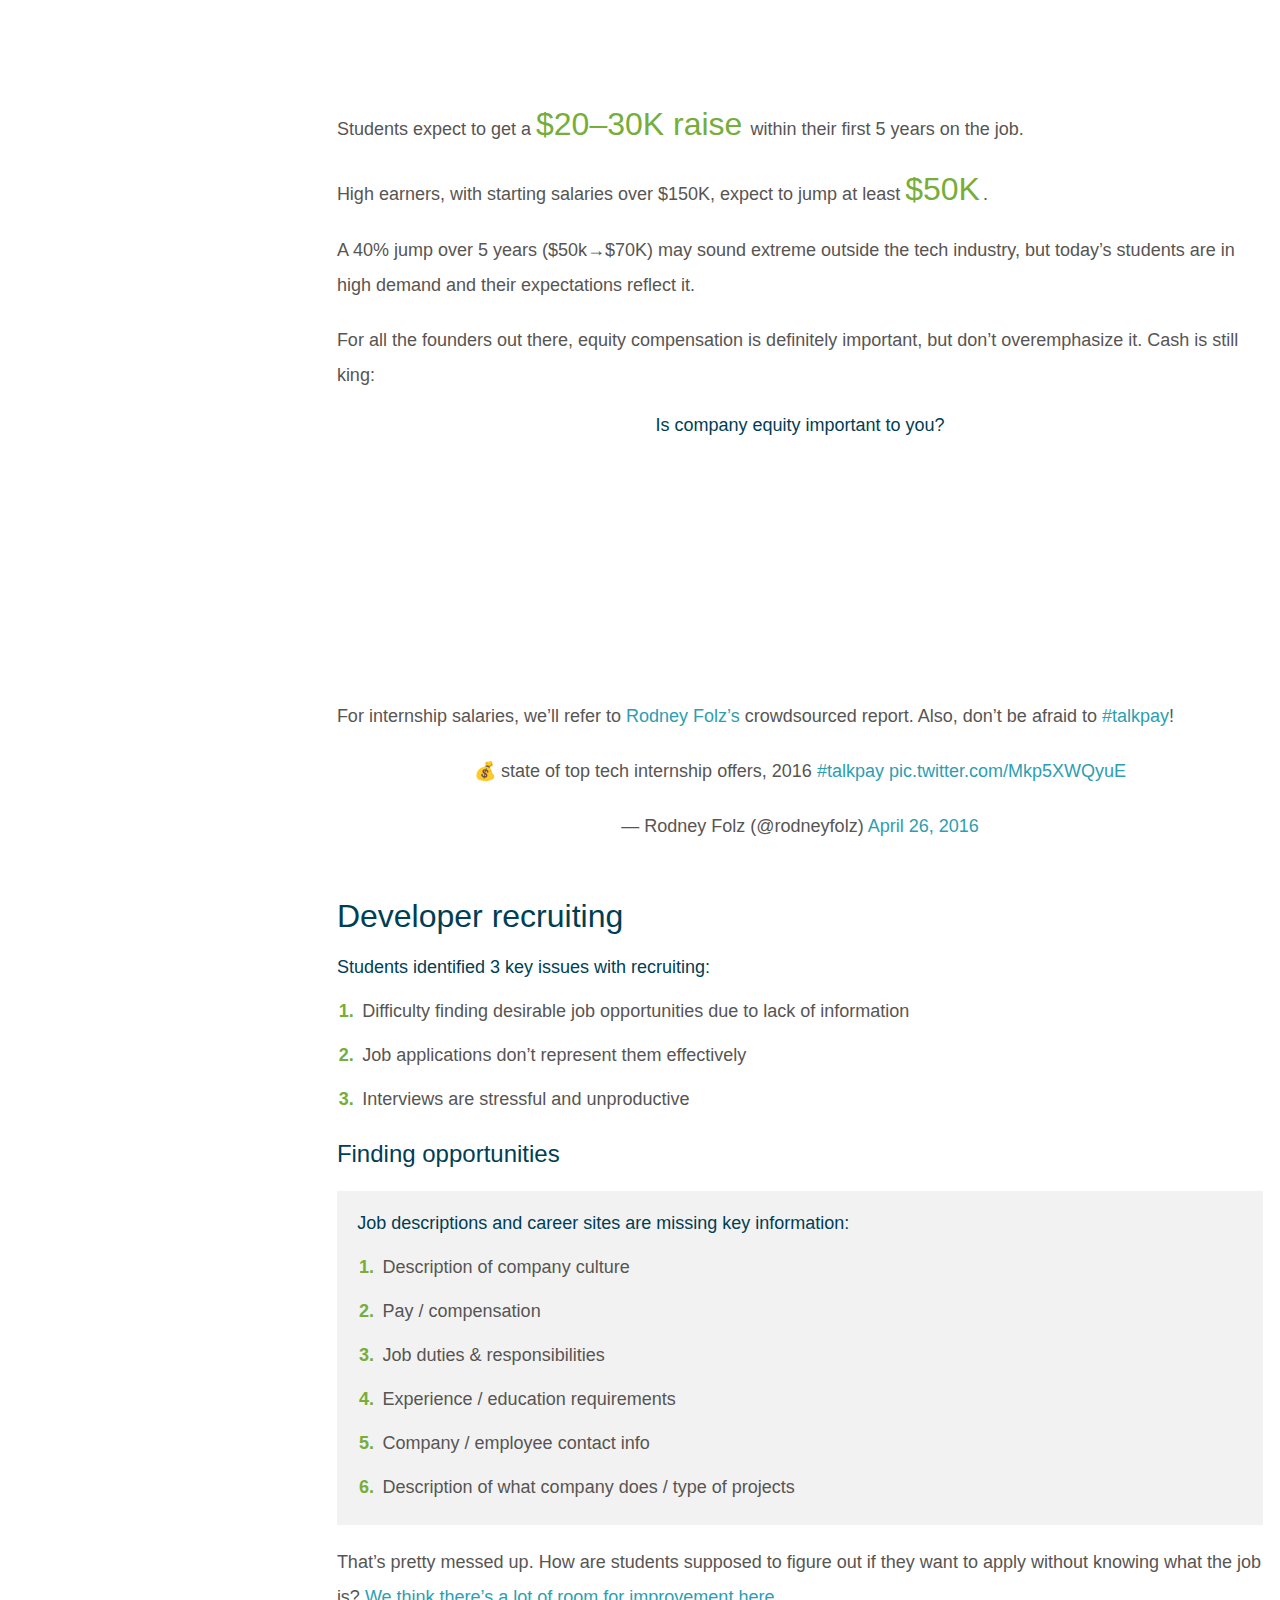
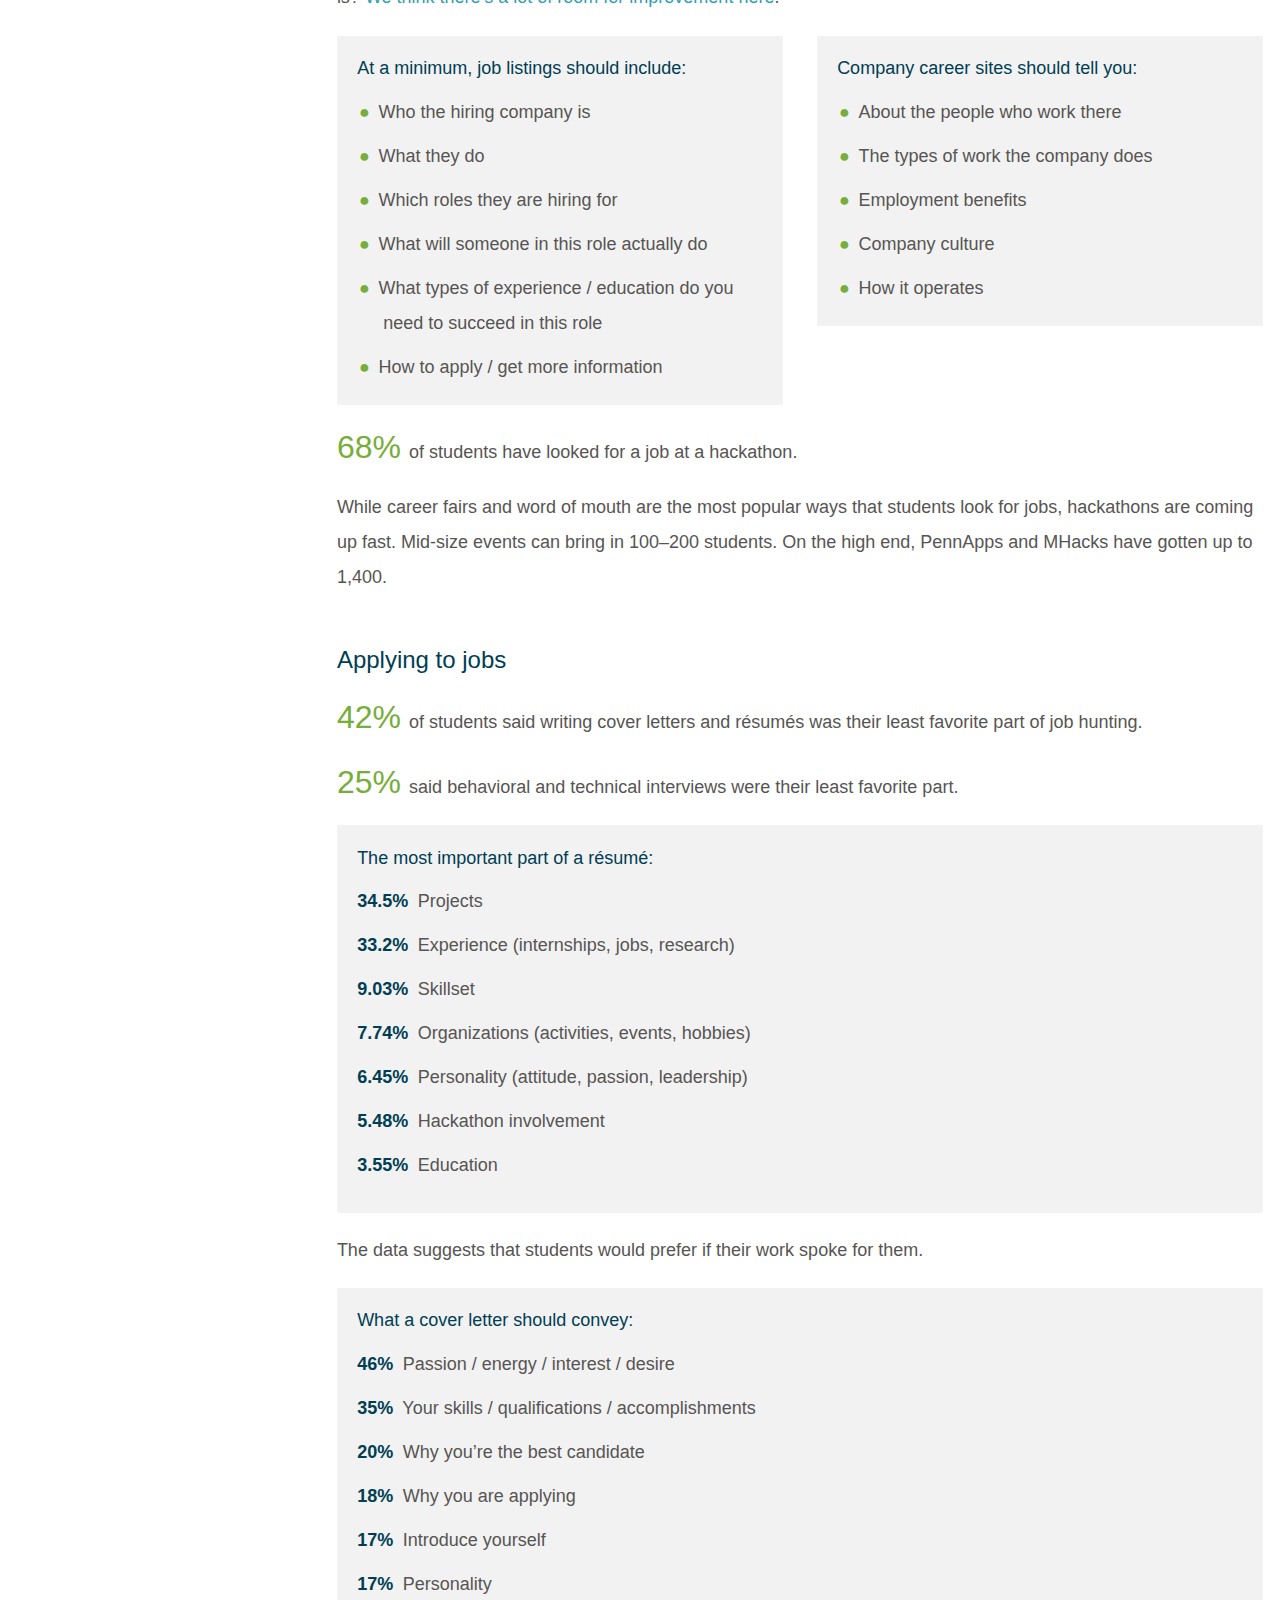
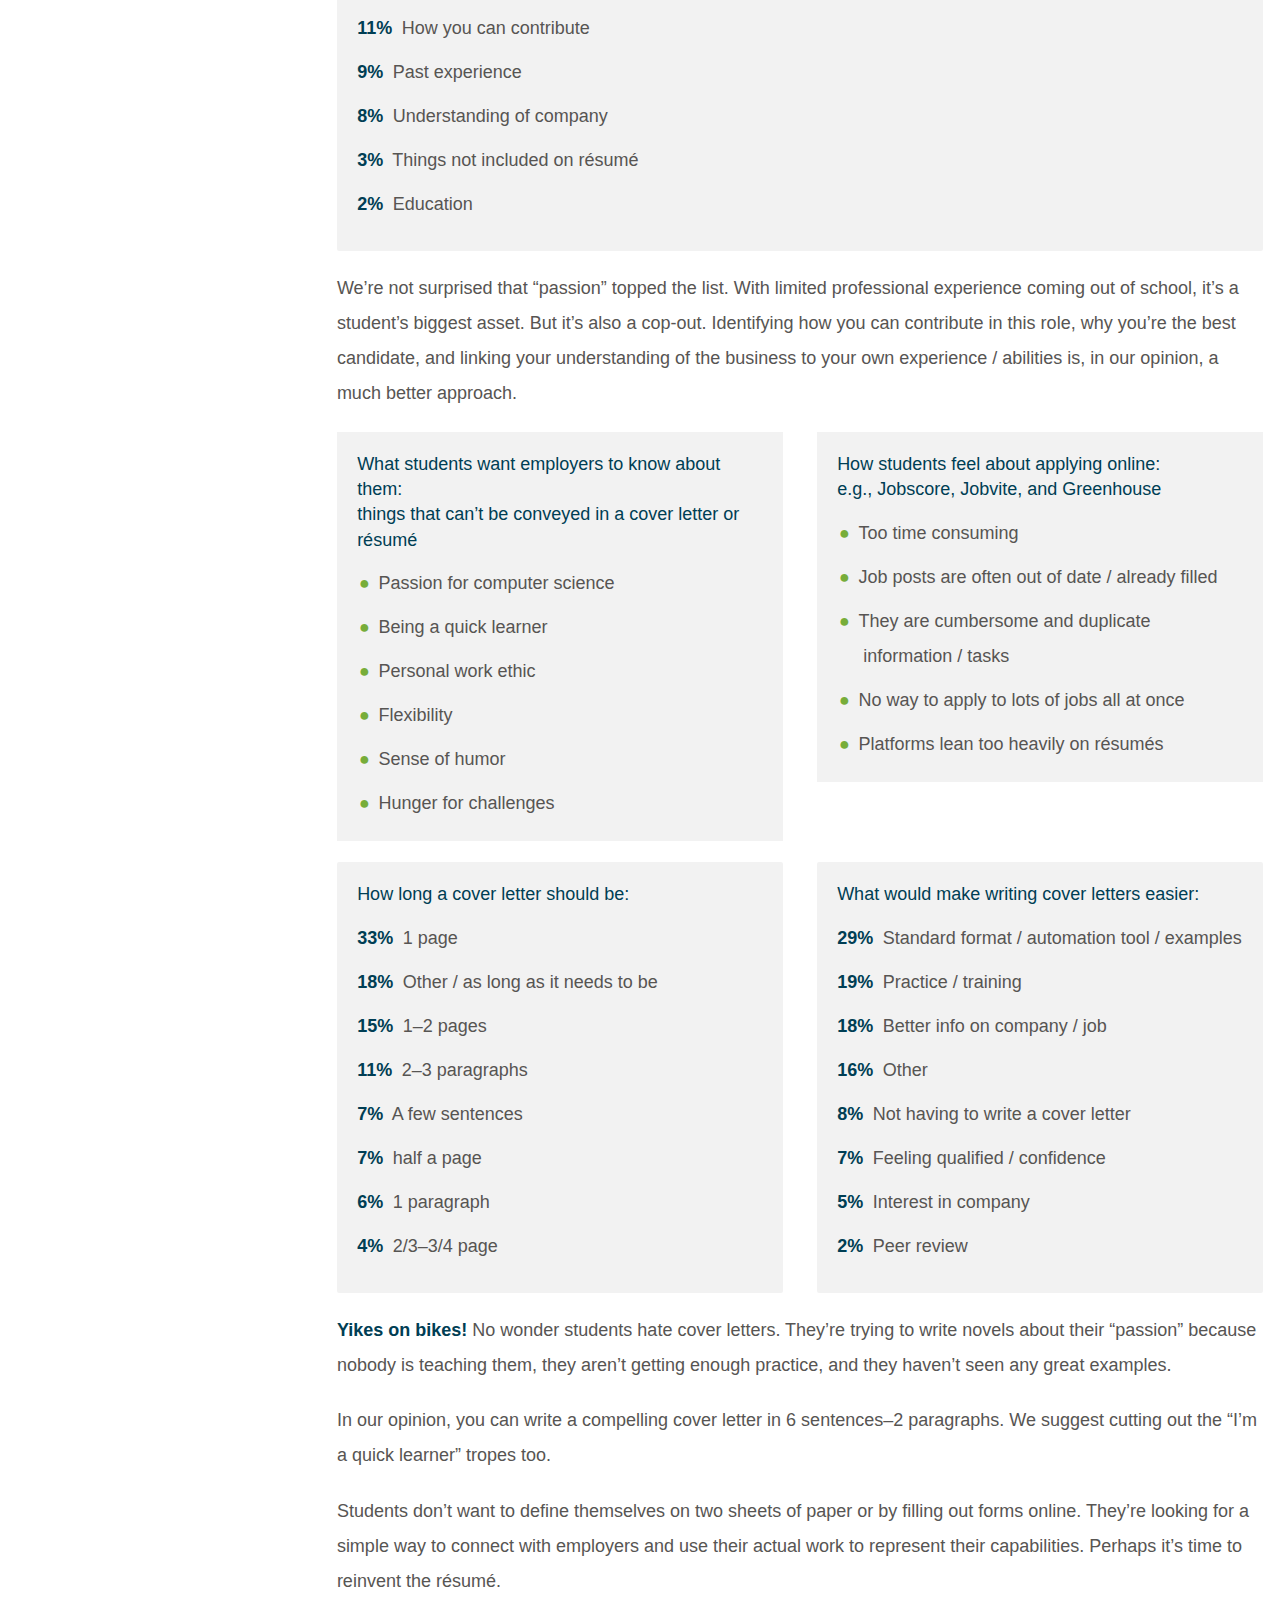
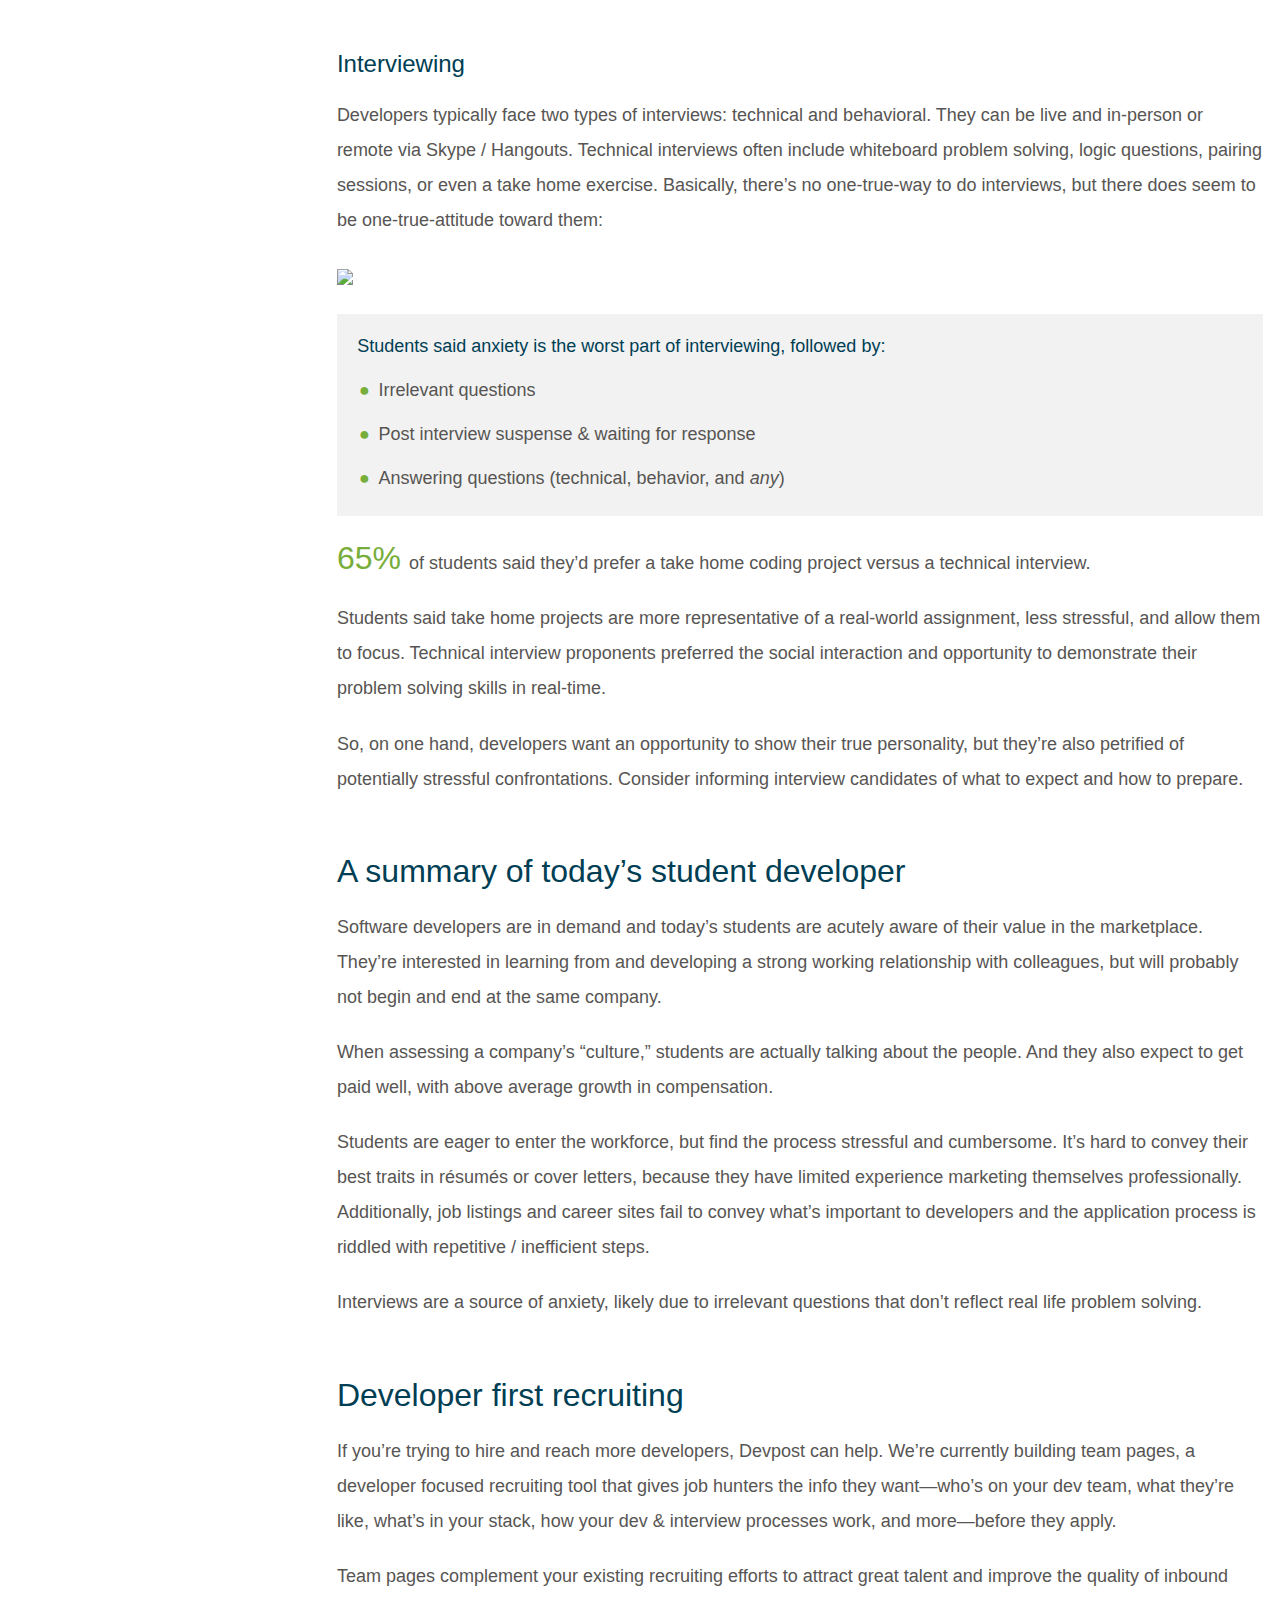
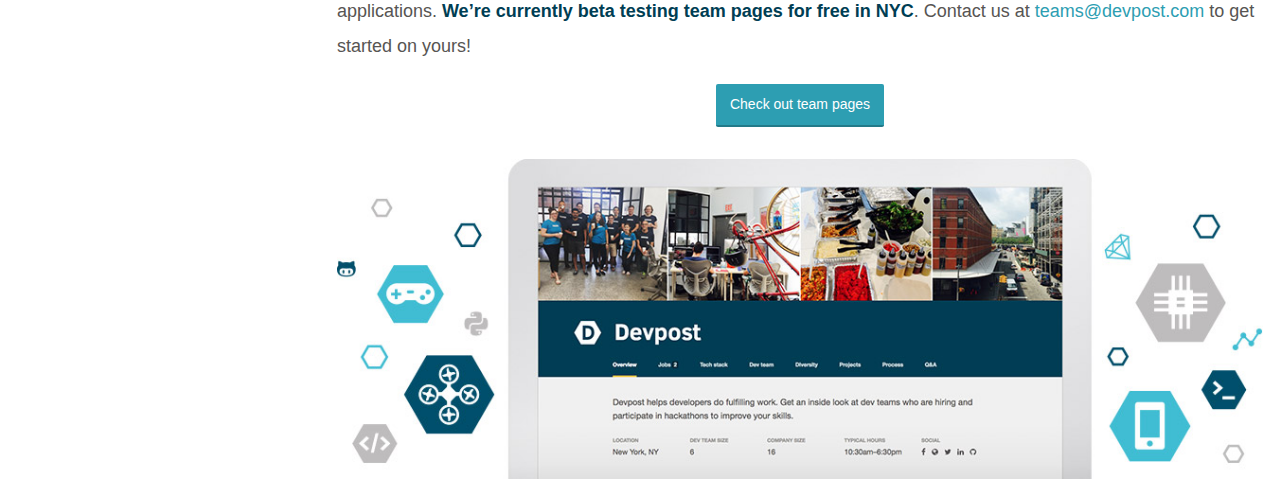
==== commit c9c4be33: "remove HN link for now" ====
--- a/index.html
+++ b/index.html
@@ -60,7 +60,7 @@
         <h2>How do developers feel about, look for, and evaluate their career options?</h2>
 
         <!-- SOCIAL BUTTONS -->
-        <a href="https://twitter.com/intent/tweet?original_referer=http%3A%2F%2Flocalhost%3A35729%2F&ref_src=twsrc%5Etfw&text=What%20do%20young%20developers%20look%20for%20in%20a%20job%3F&tw_p=tweetbutton&url=http%3A%2F%2Fstudenthackers.devpost.com&via=Devpost" class="share-button twitter"><i class="fa fa-fw fa-twitter fa-lg" aria-hidden="true"></i> Tweet</a>&nbsp;&nbsp;<a href="#" class="share-button hn"><i class="fa fa-fw fa-y-combinator fa-lg" aria-hidden="true"></i> Discuss</a>&nbsp;&nbsp;<a href="https://www.linkedin.com/shareArticle?mini=true&url=http%3A//studenthackers.devpost.com&title=Devpost's%20Spring%202016%20Student%20Hacker%20Report%3A%20Careers%20%26%20Recruiting&summary=During%20the%202016%20spring%20hackathon%20season,%20we%20surveyed%20student%20hackers%20(college,%20high%20school,%20and%20bootcampers)%20around%20the%20U.S.%20to%20learn%20how%20they%20felt%20about%20job%20hunting%20and%20their%20future%20careers.%20We%20hope%20our%20findings%20and%20recommendations%20will%20encourage%20hiring%20managers,%20recruiters,%20and%20HR%20to%20be%20more%20productive%20and%20help%20them%20attract%20better%20hires.%20&source=Devpost" class="share-button linkedin"><i class="fa fa-fw fa-linkedin-square fa-lg" aria-hidden="true"></i>Share</a>
+        <a href="https://twitter.com/intent/tweet?original_referer=http%3A%2F%2Flocalhost%3A35729%2F&ref_src=twsrc%5Etfw&text=What%20do%20young%20developers%20look%20for%20in%20a%20job%3F&tw_p=tweetbutton&url=http%3A%2F%2Fstudenthackers.devpost.com&via=Devpost" class="share-button twitter"><i class="fa fa-fw fa-twitter fa-lg" aria-hidden="true"></i> Tweet</a>&nbsp;&nbsp;<!--<a href="#" class="share-button hn"><i class="fa fa-fw fa-y-combinator fa-lg" aria-hidden="true"></i> Discuss</a>&nbsp;&nbsp;--><a href="https://www.linkedin.com/shareArticle?mini=true&url=http%3A//studenthackers.devpost.com&title=Devpost's%20Spring%202016%20Student%20Hacker%20Report%3A%20Careers%20%26%20Recruiting&summary=During%20the%202016%20spring%20hackathon%20season,%20we%20surveyed%20student%20hackers%20(college,%20high%20school,%20and%20bootcampers)%20around%20the%20U.S.%20to%20learn%20how%20they%20felt%20about%20job%20hunting%20and%20their%20future%20careers.%20We%20hope%20our%20findings%20and%20recommendations%20will%20encourage%20hiring%20managers,%20recruiters,%20and%20HR%20to%20be%20more%20productive%20and%20help%20them%20attract%20better%20hires.%20&source=Devpost" class="share-button linkedin"><i class="fa fa-fw fa-linkedin-square fa-lg" aria-hidden="true"></i>Share</a>
 
       </div>
     </div>
@@ -136,7 +136,7 @@
 
         <p><a href="/2015.html">Last summer we released our first student hacker report</a>, ranking the top technologies and APIs used at student hackathons during the 2014&ndash;2015 academic year. This year, we decided to investigate how students feel about, look for, and evaluate their career options.</p>
 
-        <p>During the 2016 spring hackathon season, we asked U.S. college students to answer 3&ndash;4 questions about recruiting every time they submitted a hackathon project. Afterwards, we scrubbed PII, excised erroneous data, and analyzed it.</p>
+        <p>During the 2016 spring hackathon season, we asked U.S. college students to answer 3&ndash;4 different questions about recruiting every time they submitted a hackathon project. Afterwards, we scrubbed PII, excised erroneous data, and analyzed it.</p>
 
         <p>We hope our findings and recommendations will encourage hiring managers, recruiters, and HR to be more productive and help them attract better hires. Please email us at <a href="mailto:info@devpost.com">info@devpost.com</a> if you have any feedback or questions.</p>
 
@@ -155,7 +155,7 @@
         <h3 data-magellan-destination="culture">People are the key to culture</h3>
         <a name="culture"></a>
           <div class="data-group">
-          <h4>Top 5 things students want know about their future colleagues before accepting an offer:</h4>
+          <h4>Top 5 things students want to know about their future colleagues before accepting an offer:</h4>
 
           <ol>
             <li>How well they interact with each other</li>
@@ -462,7 +462,7 @@
         <div style="text-align:center;">
           <p class="cta-button"><a href="http://devpost.com/teams" class="hiring-button" target="_blank" style="width: auto !important;" onclick="teamsButton('endReport')">Check out team pages</a></p>
 
-          <p class="bottom hide-mobile"><img src="/img/team-page.jpg"></p>
+          <p class="bottom hide-mobile"><img src="img/team-page.jpg"></p>
 
         </div>
 
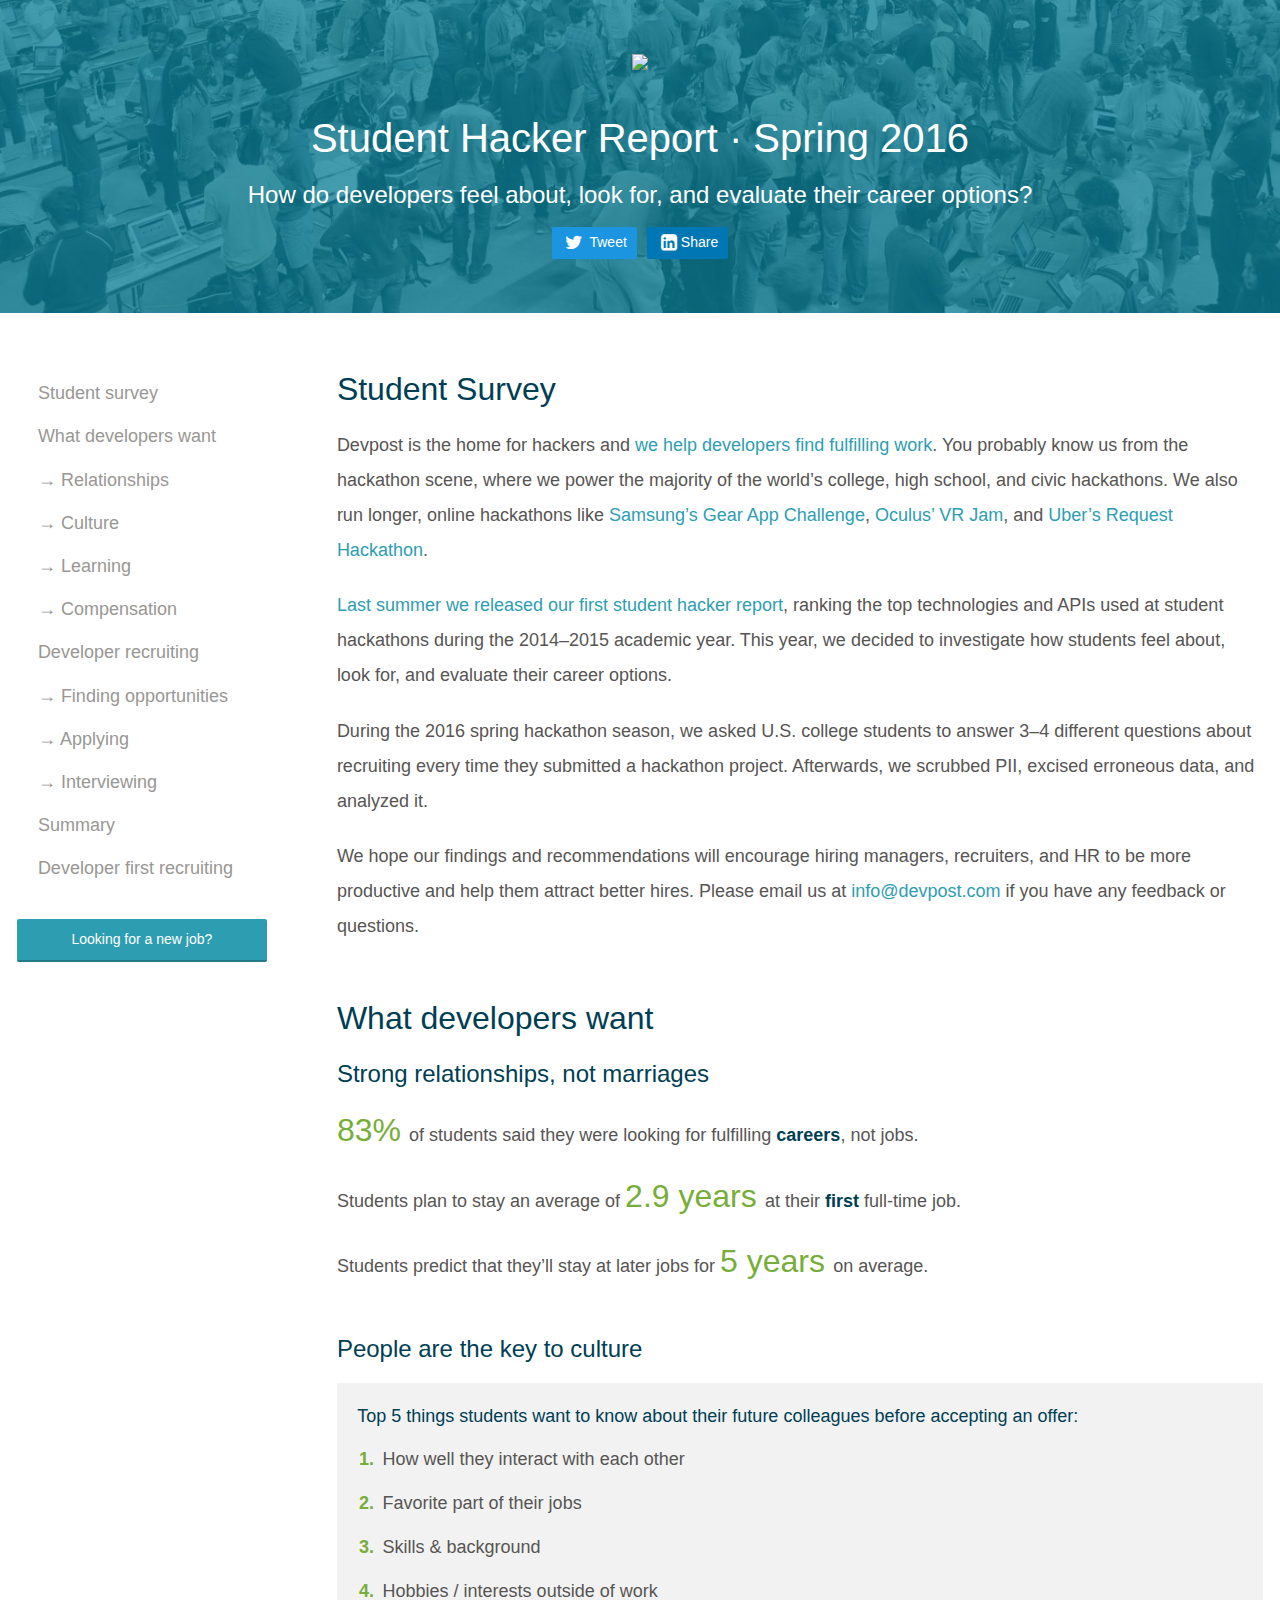
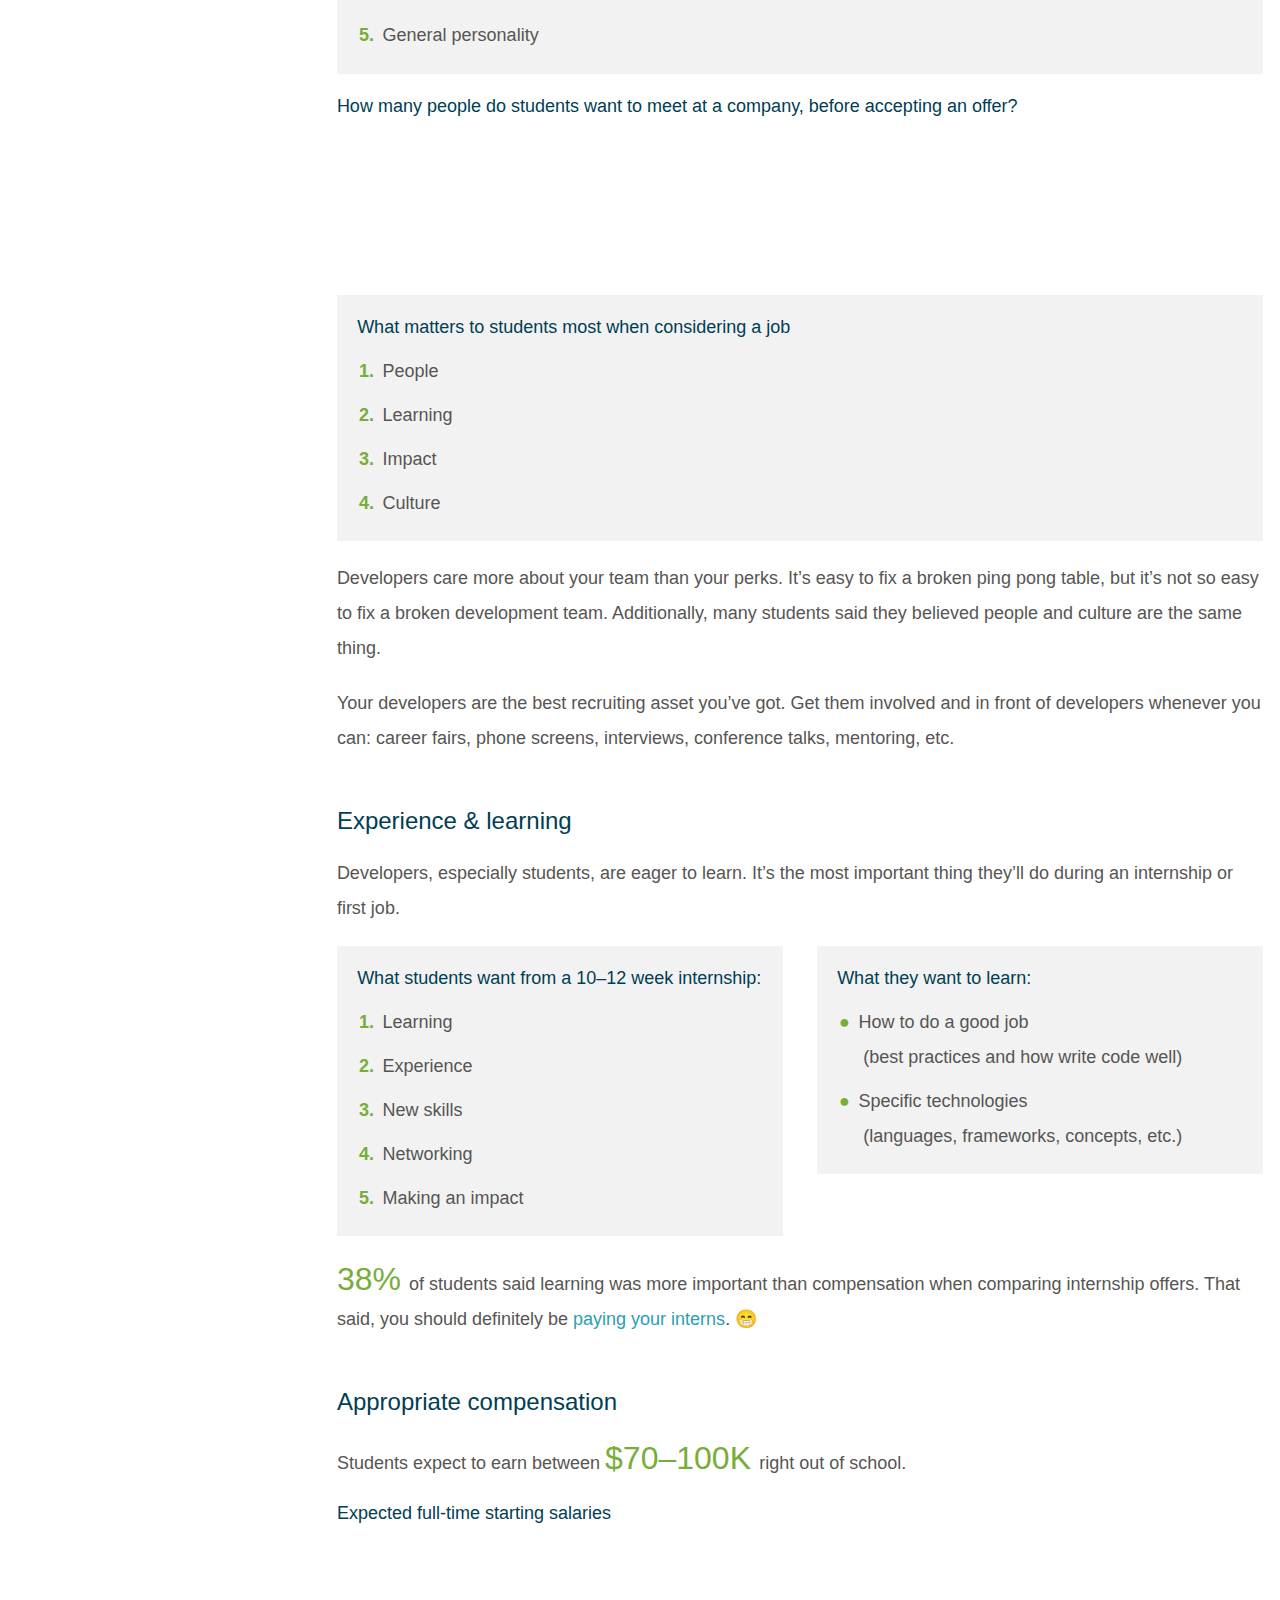
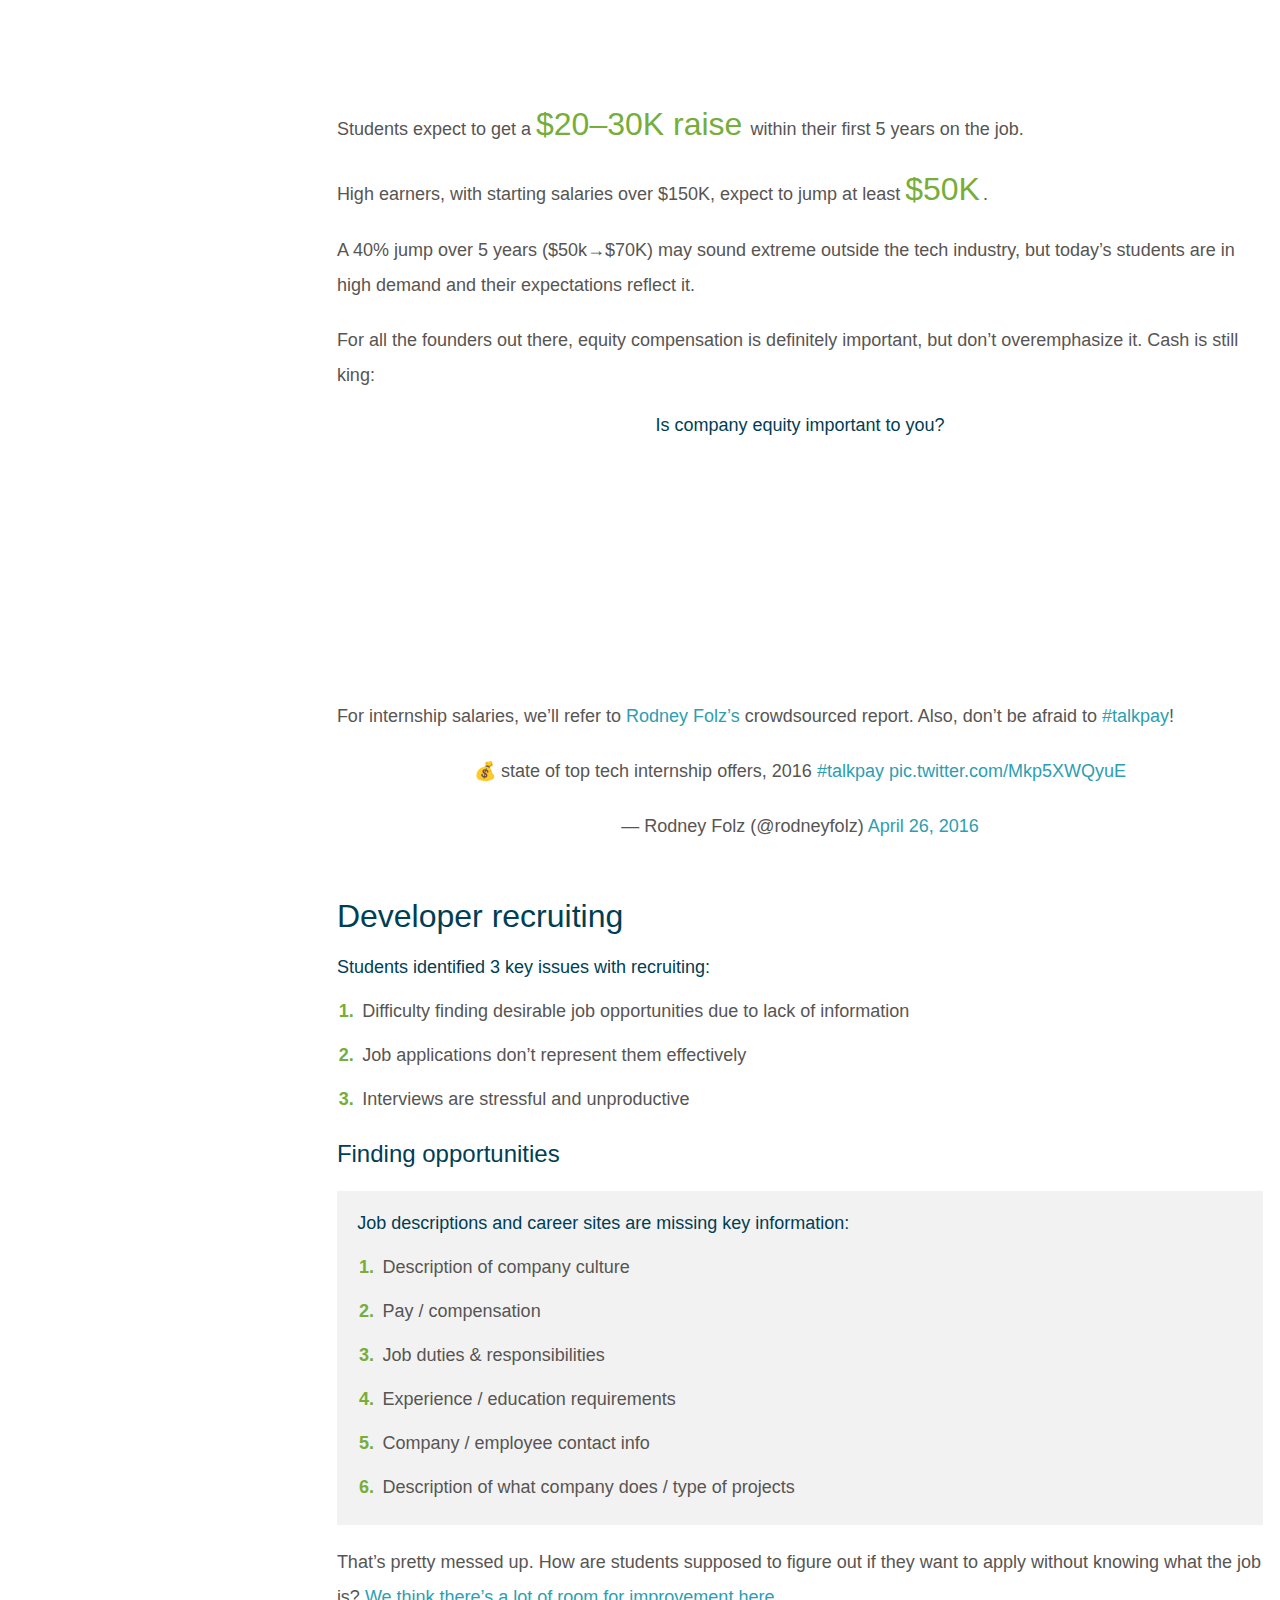
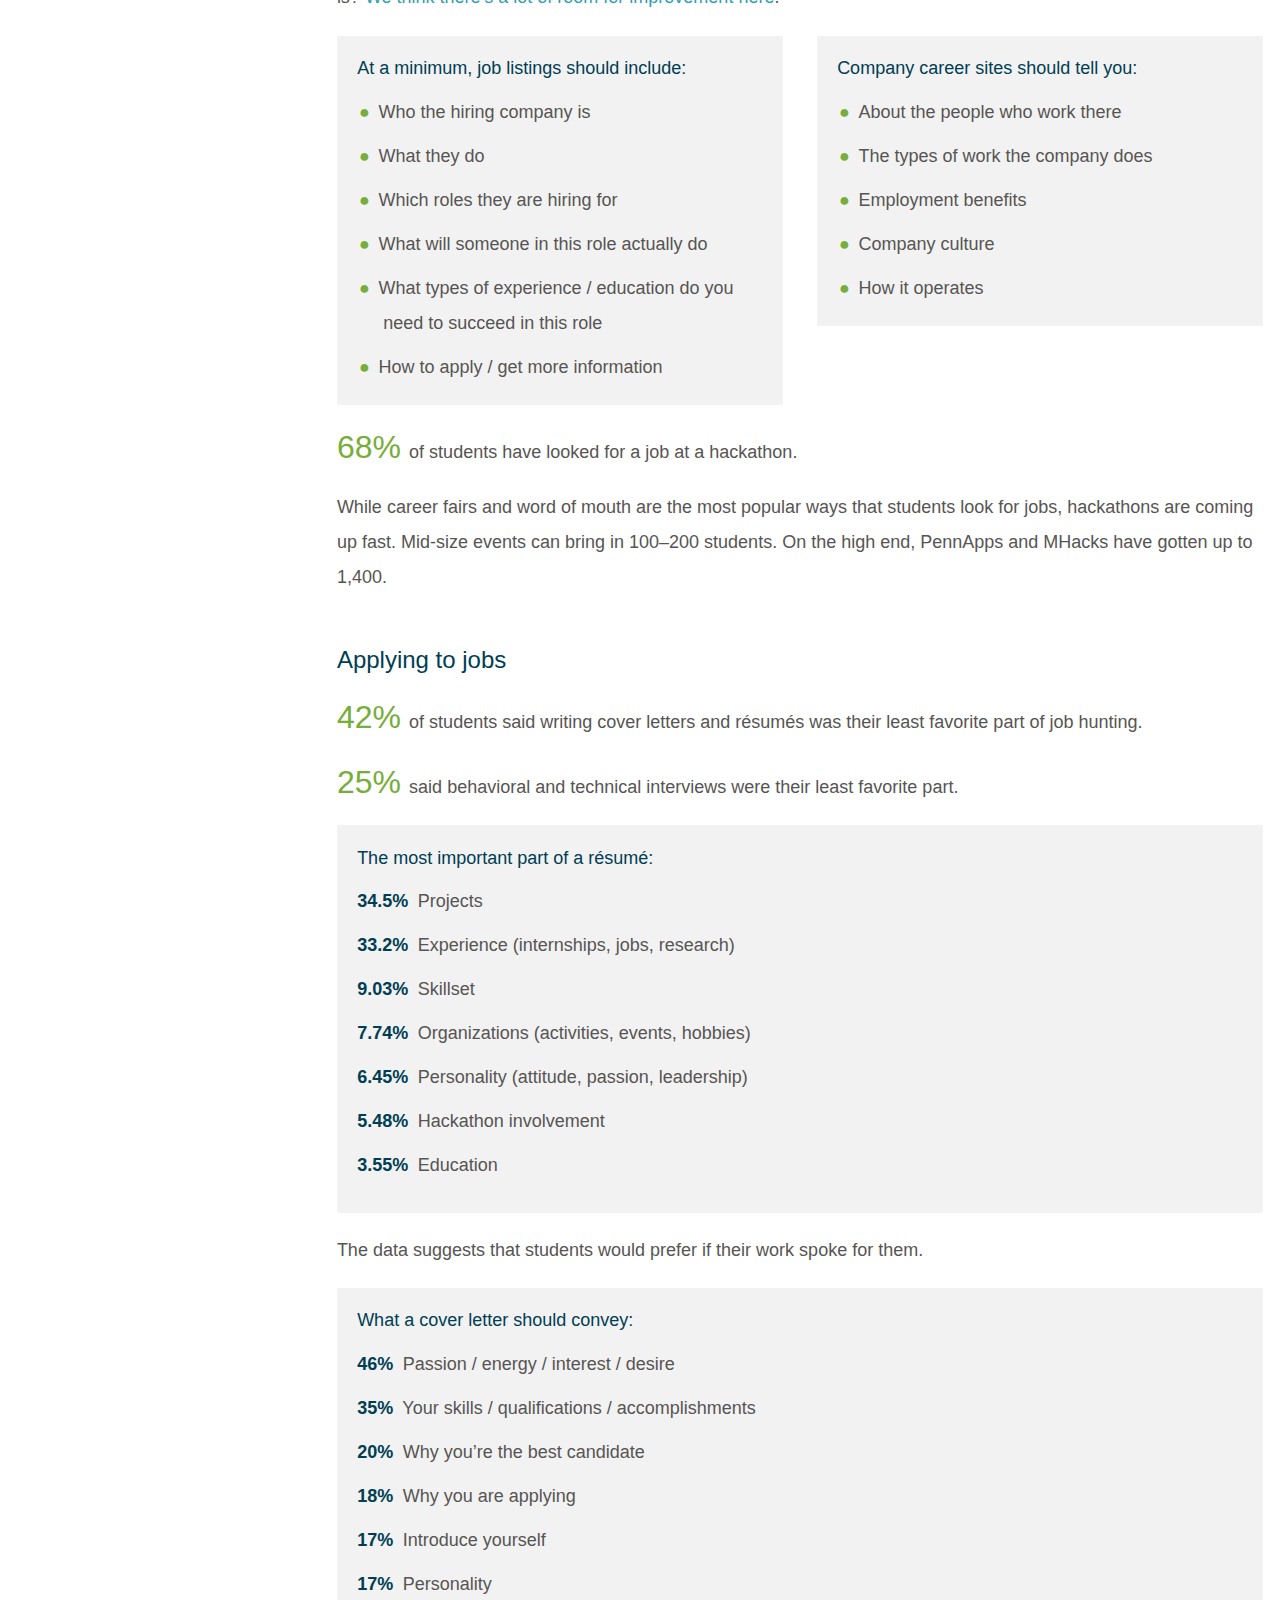
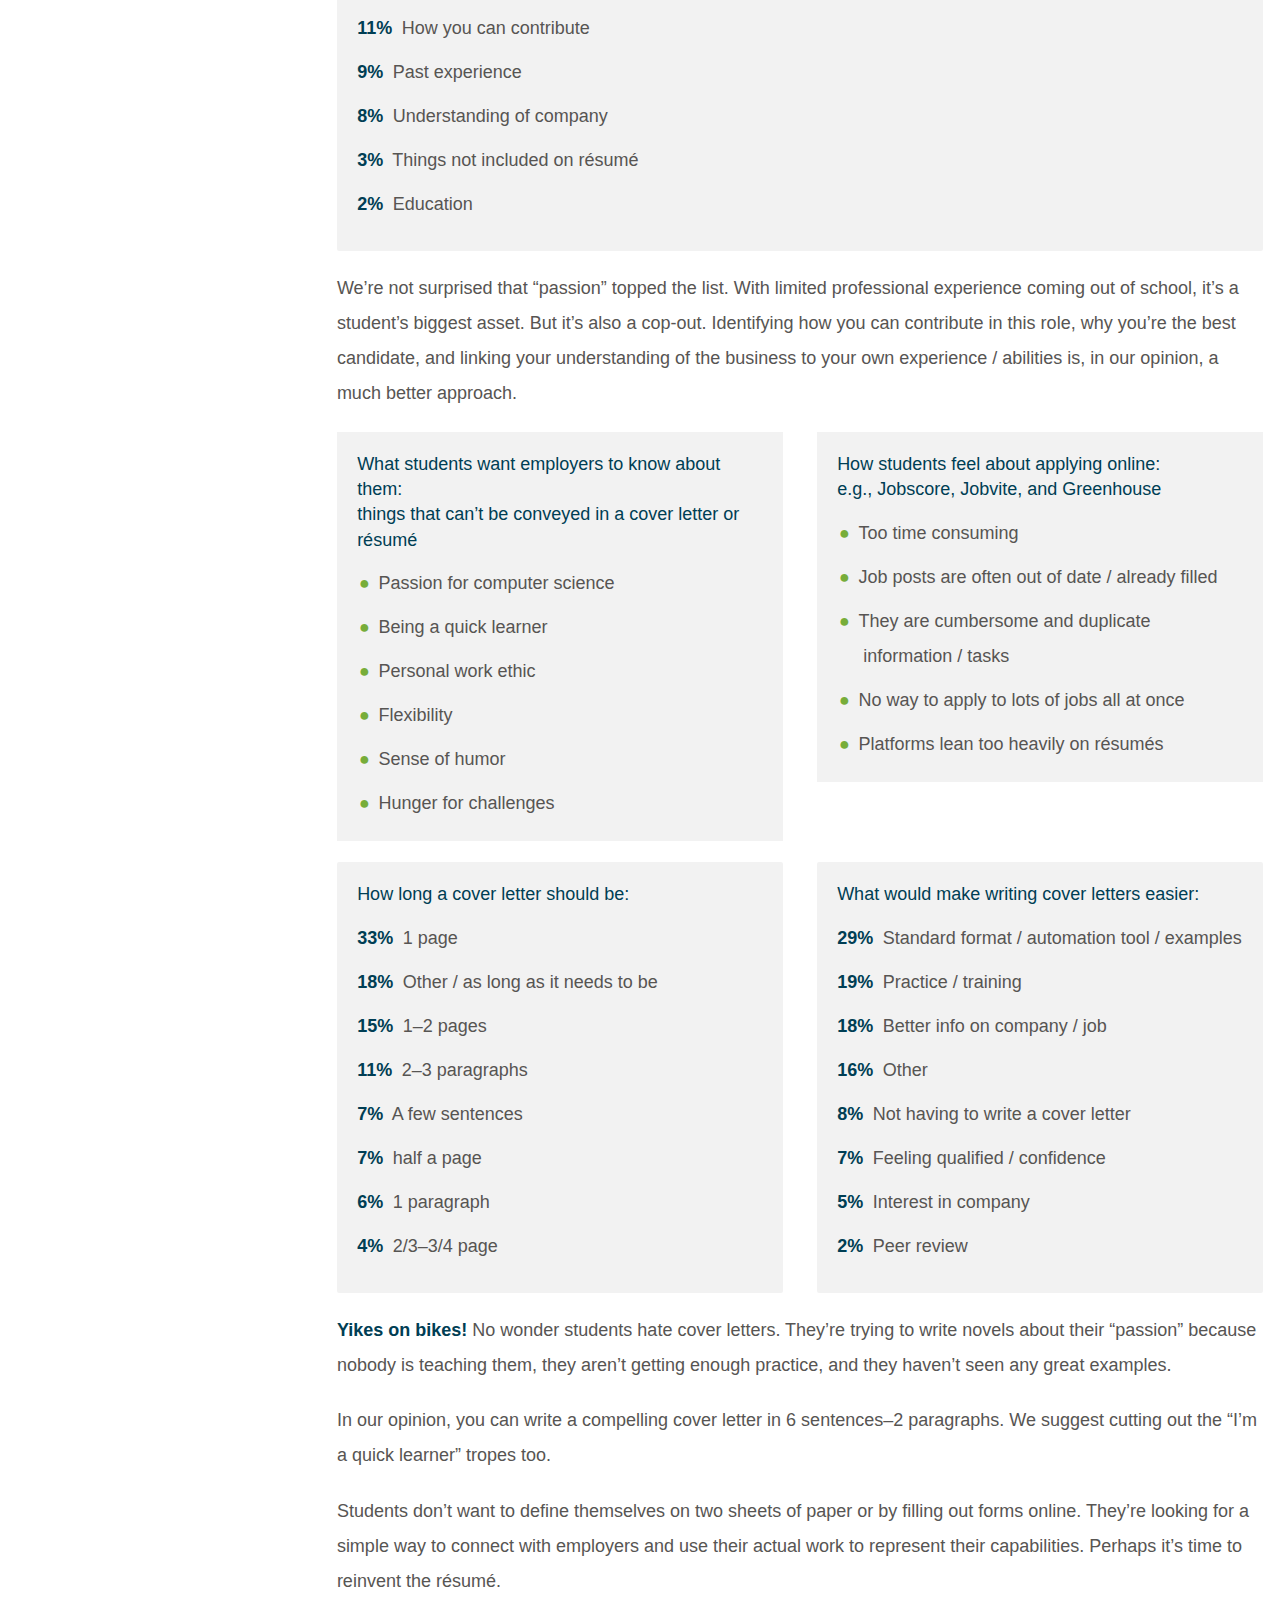
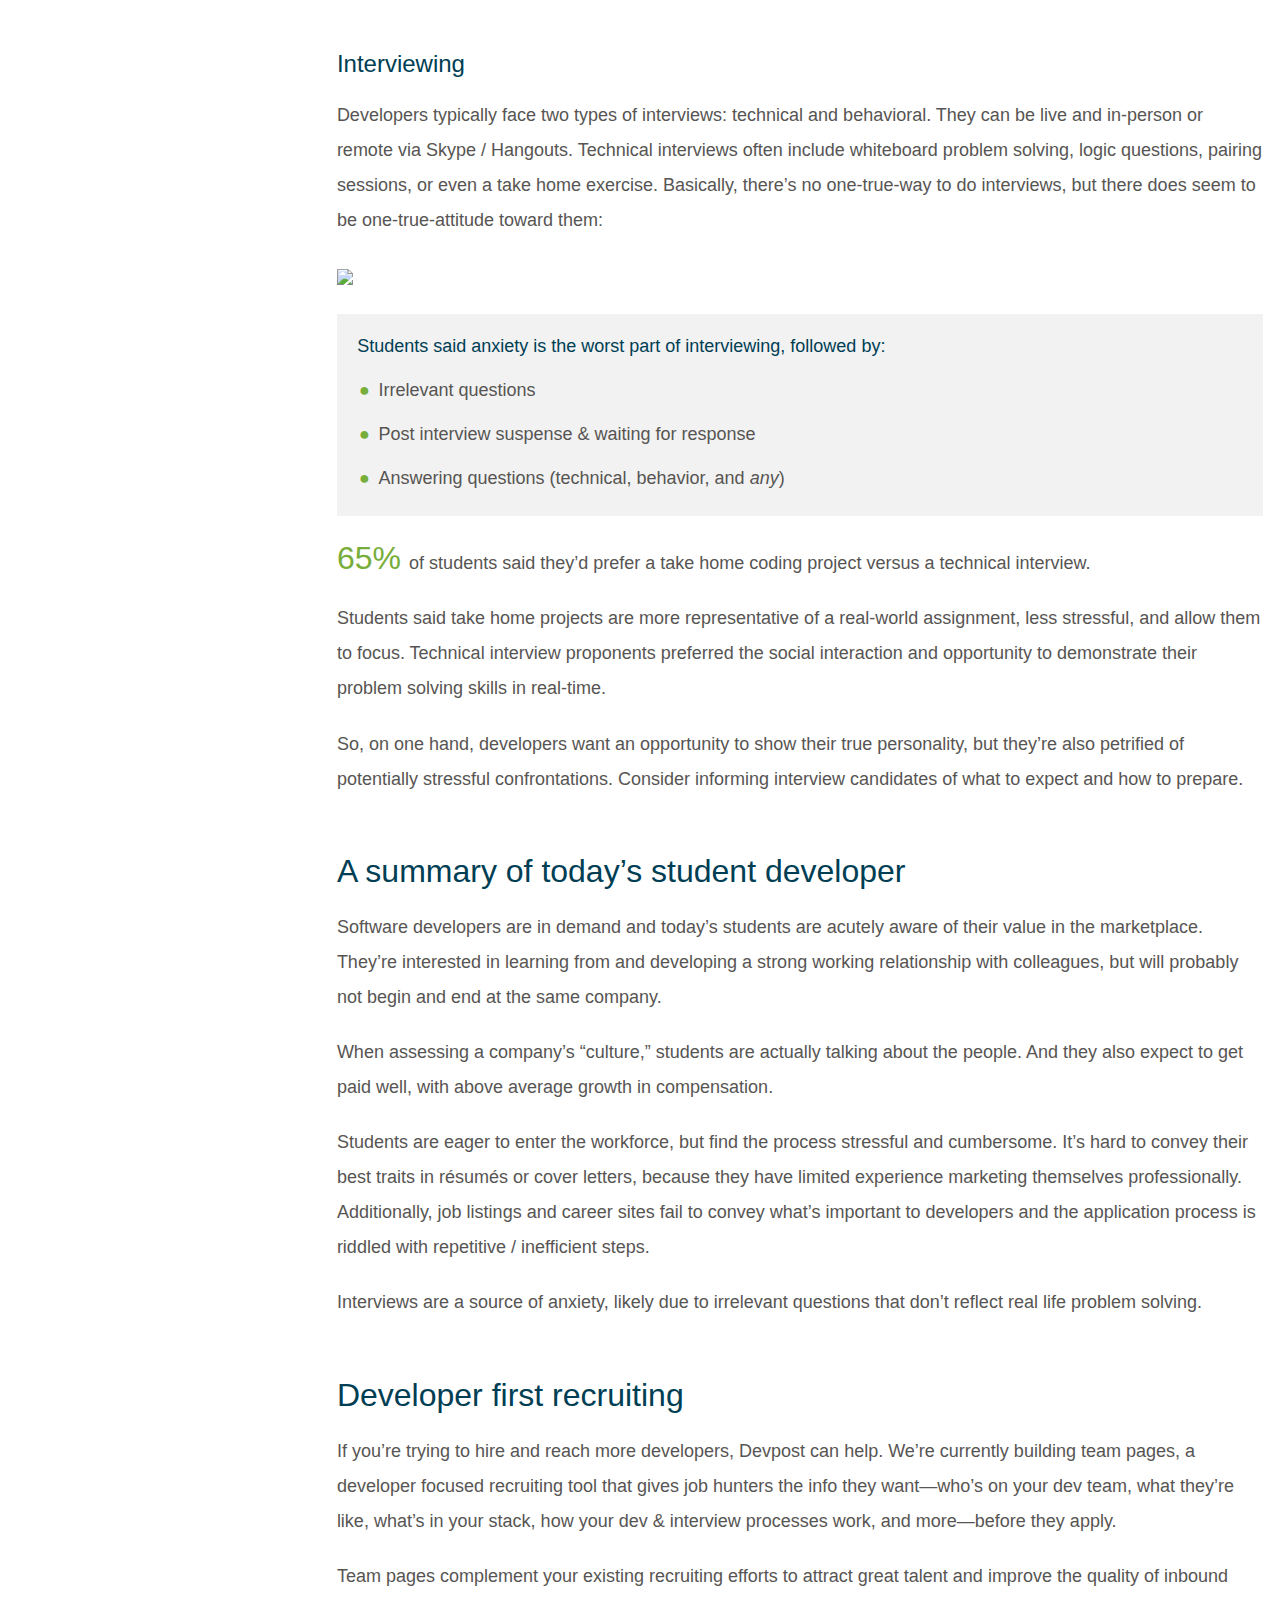
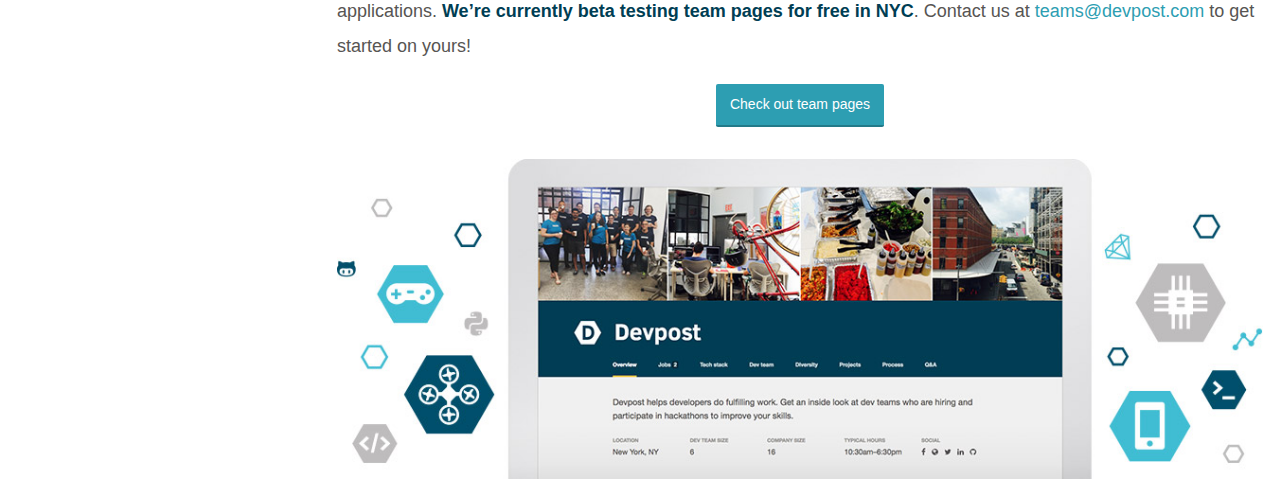
==== commit a50eda49: "Update index.html" ====
--- a/index.html
+++ b/index.html
@@ -134,7 +134,7 @@
 
         <p>Devpost is the home for hackers and <a href="http://devpost.com/teams">we help developers find fulfilling work</a>. You probably know us from the hackathon scene, where we power the majority of the world&rsquo;s college, high school, and civic hackathons. We also run longer, online hackathons like <a href="http://gearapp.devpost.com/" target="_blank">Samsung&rsquo;s Gear App Challenge</a>, <a href="https://vrjam.devpost.com/" target="_blank">Oculus&rsquo; VR Jam</a>, and <a href="http://uberhackathon.devpost.com/" target="_blank">Uber&rsquo;s Request Hackathon</a>.</p>
 
-        <p><a href="/2015.html">Last summer we released our first student hacker report</a>, ranking the top technologies and APIs used at student hackathons during the 2014&ndash;2015 academic year. This year, we decided to investigate how students feel about, look for, and evaluate their career options.</p>
+        <p><a href="2015.html">Last summer we released our first student hacker report</a>, ranking the top technologies and APIs used at student hackathons during the 2014&ndash;2015 academic year. This year, we decided to investigate how students feel about, look for, and evaluate their career options.</p>
 
         <p>During the 2016 spring hackathon season, we asked U.S. college students to answer 3&ndash;4 different questions about recruiting every time they submitted a hackathon project. Afterwards, we scrubbed PII, excised erroneous data, and analyzed it.</p>
 
@@ -221,7 +221,7 @@
         <h3 data-magellan-destination="compensation">Appropriate compensation</h3>
         <a name="compensation"></a>
 
-        <p>Students expect to earn between <span class="big-number">$70&ndash;150K</span> right out of school.</p>
+        <p>Students expect to earn between <span class="big-number">$70&ndash;100K</span> right out of school.</p>
 
         <div class="center">
           <h4>Expected full-time starting salaries</h4>
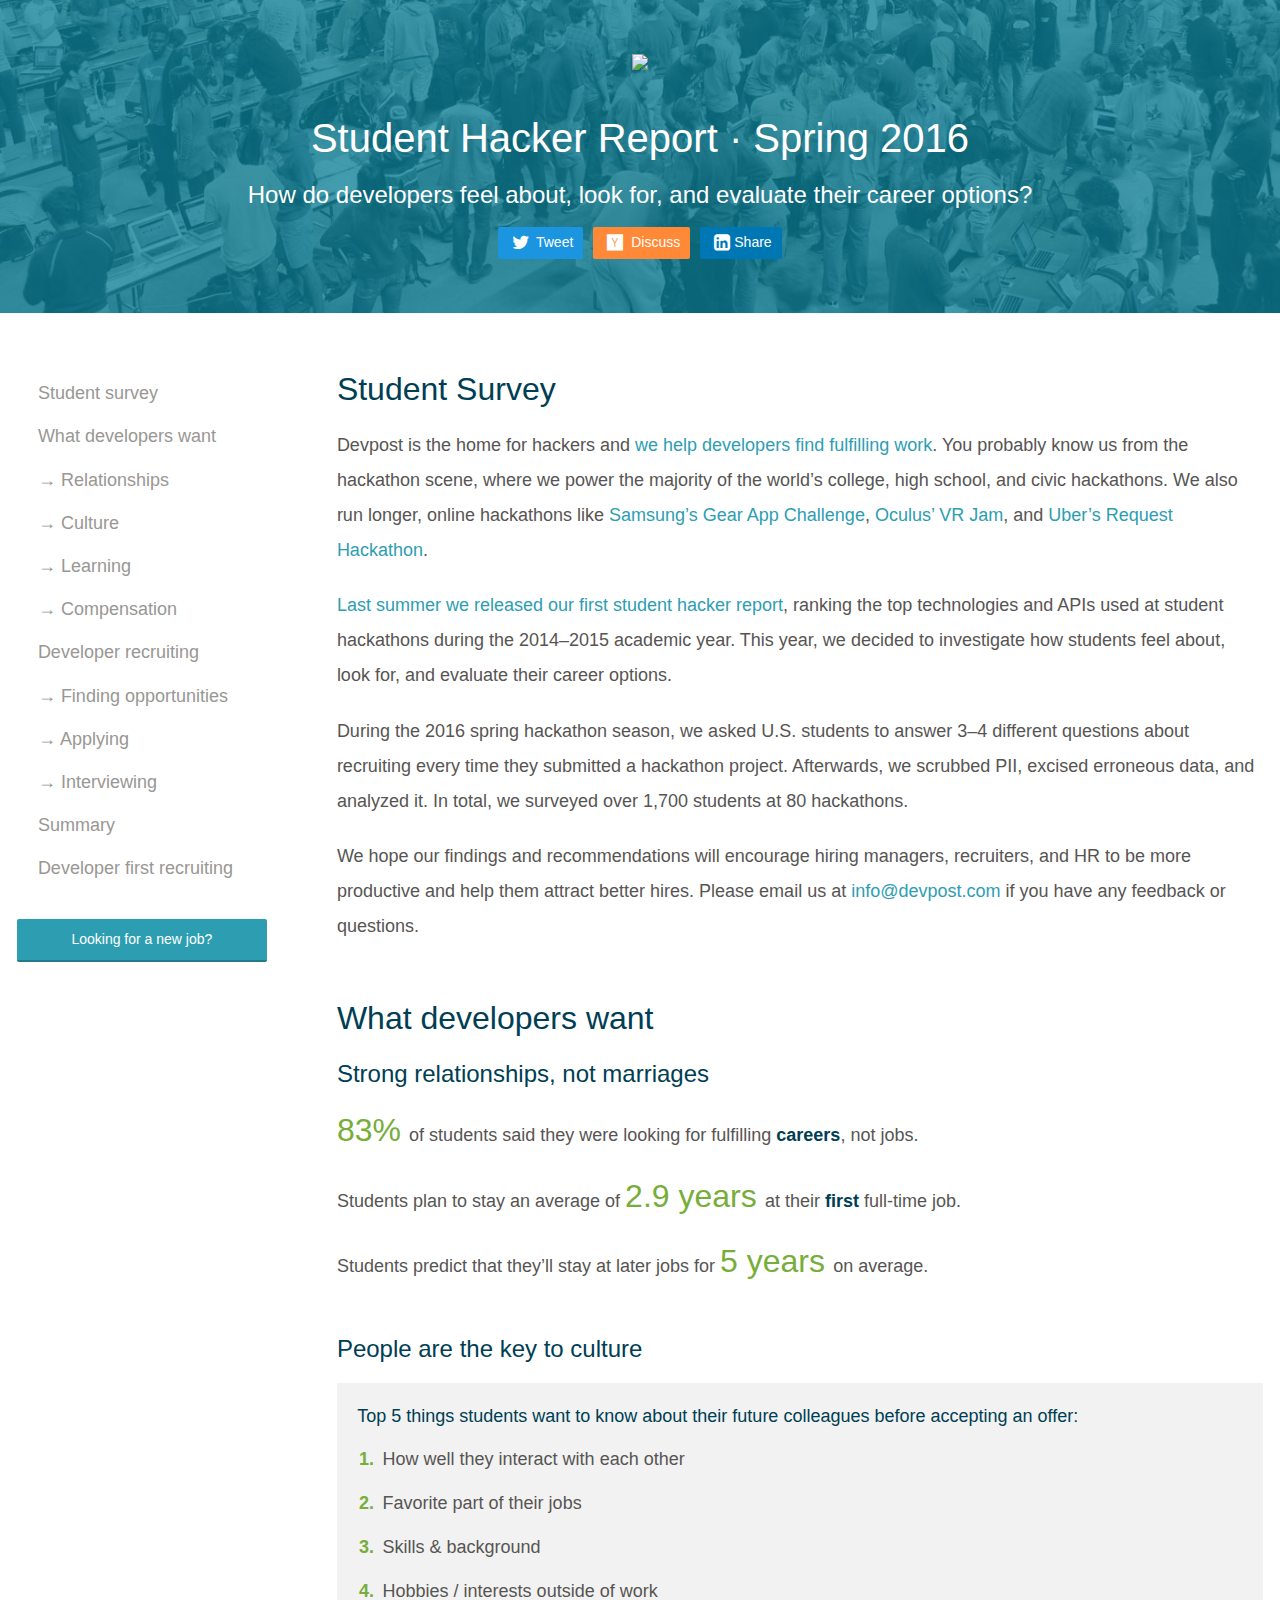
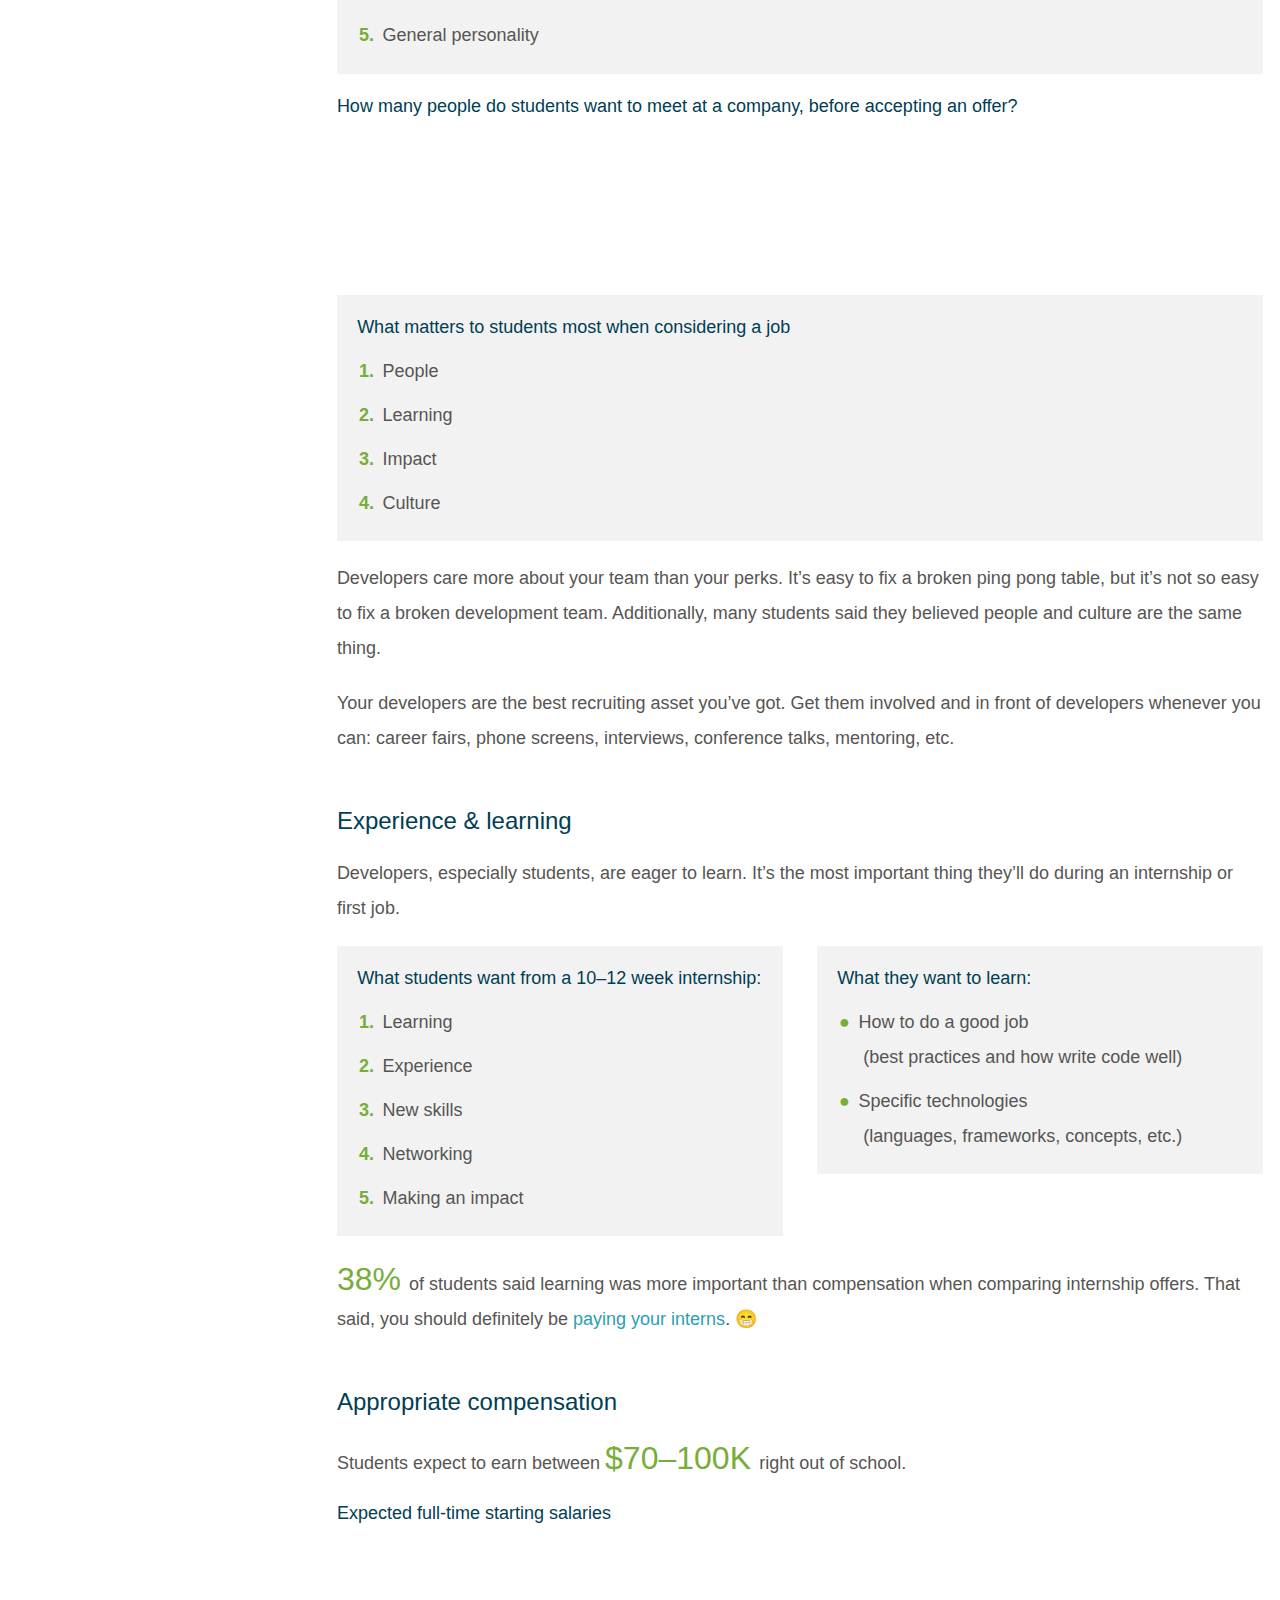
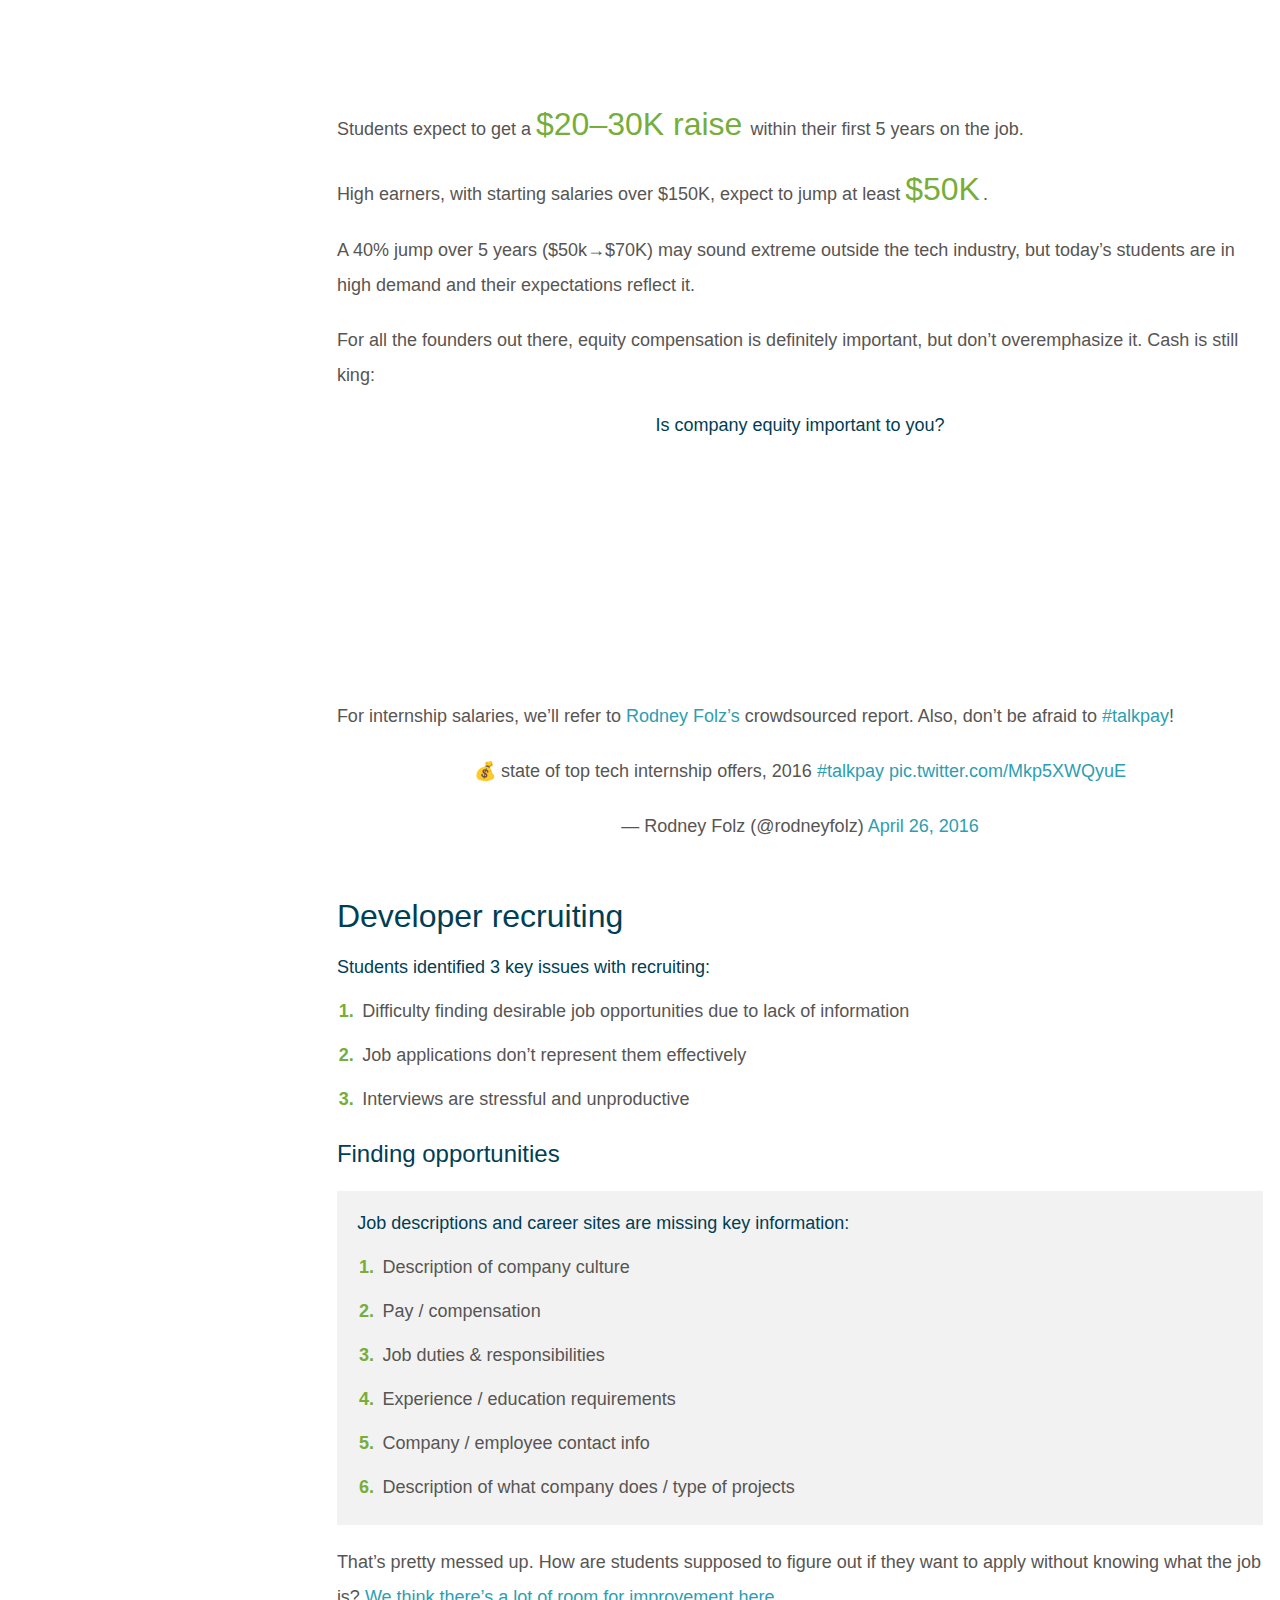
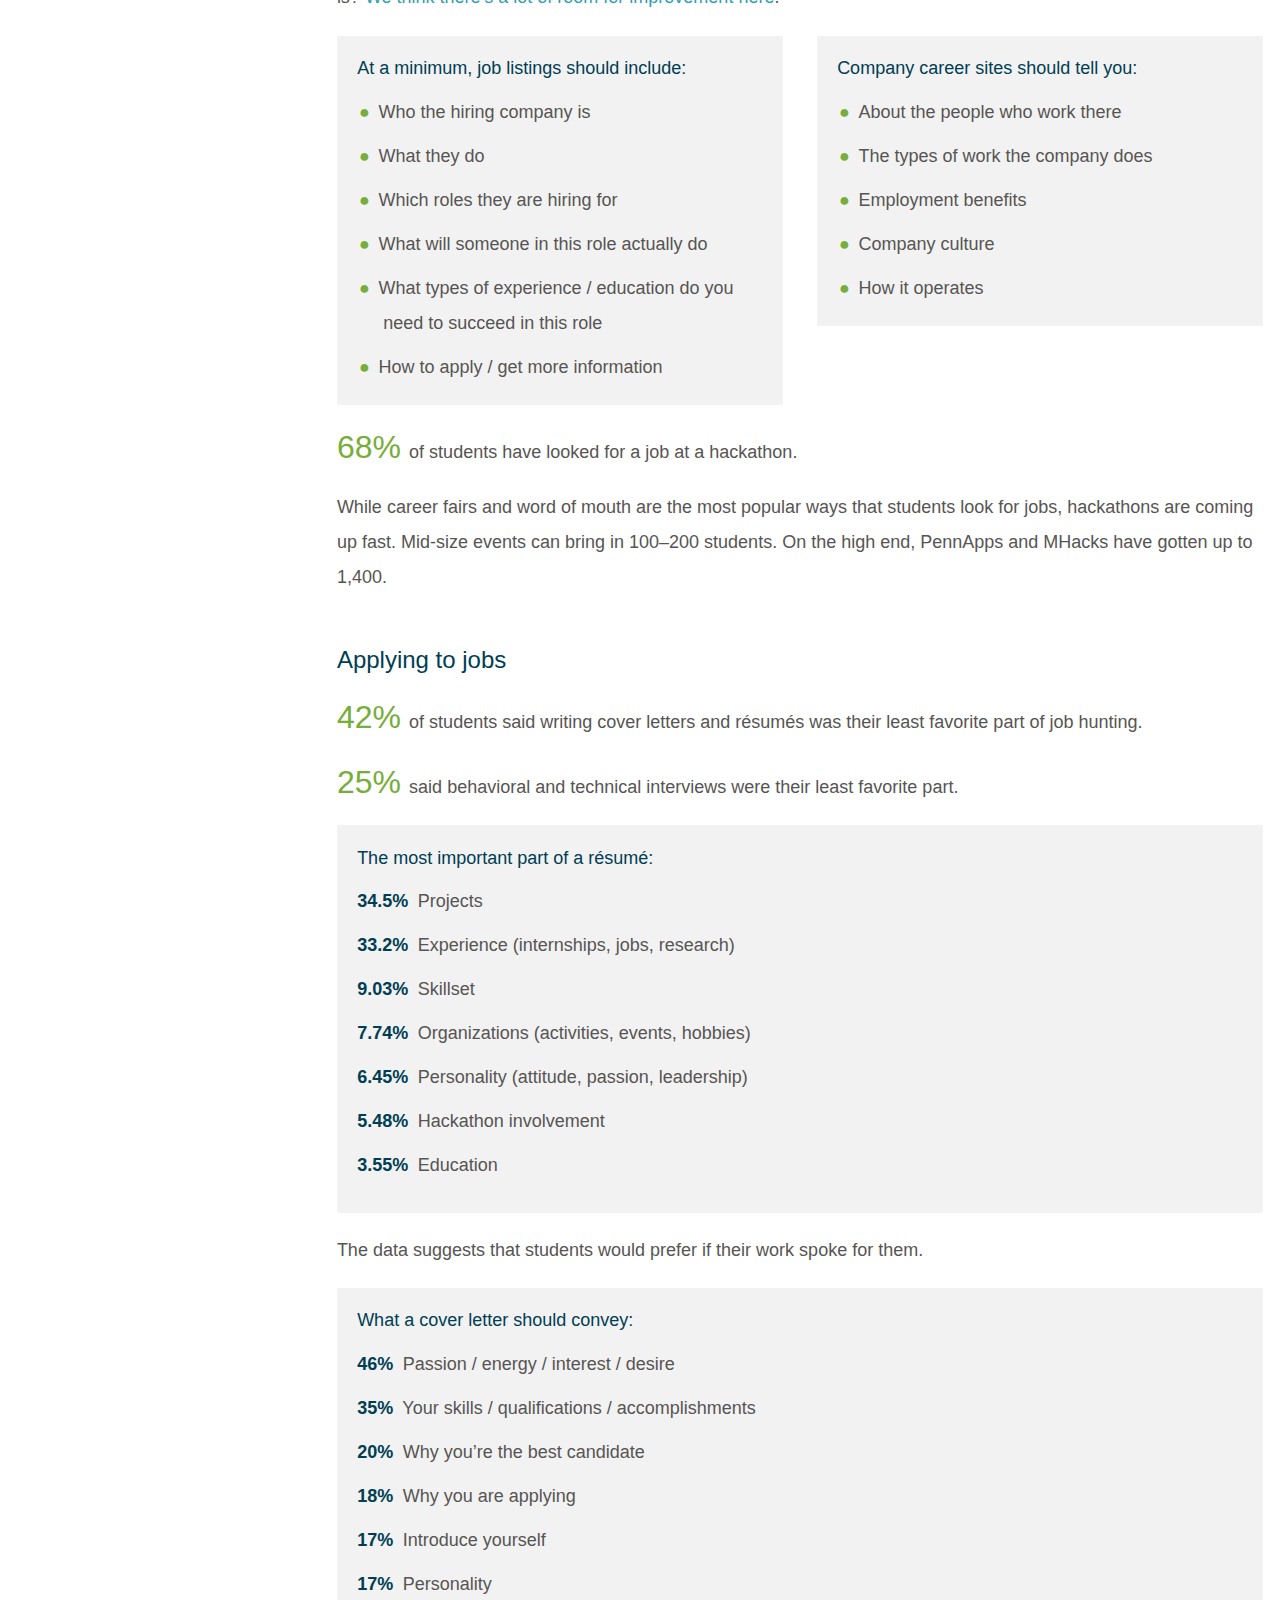
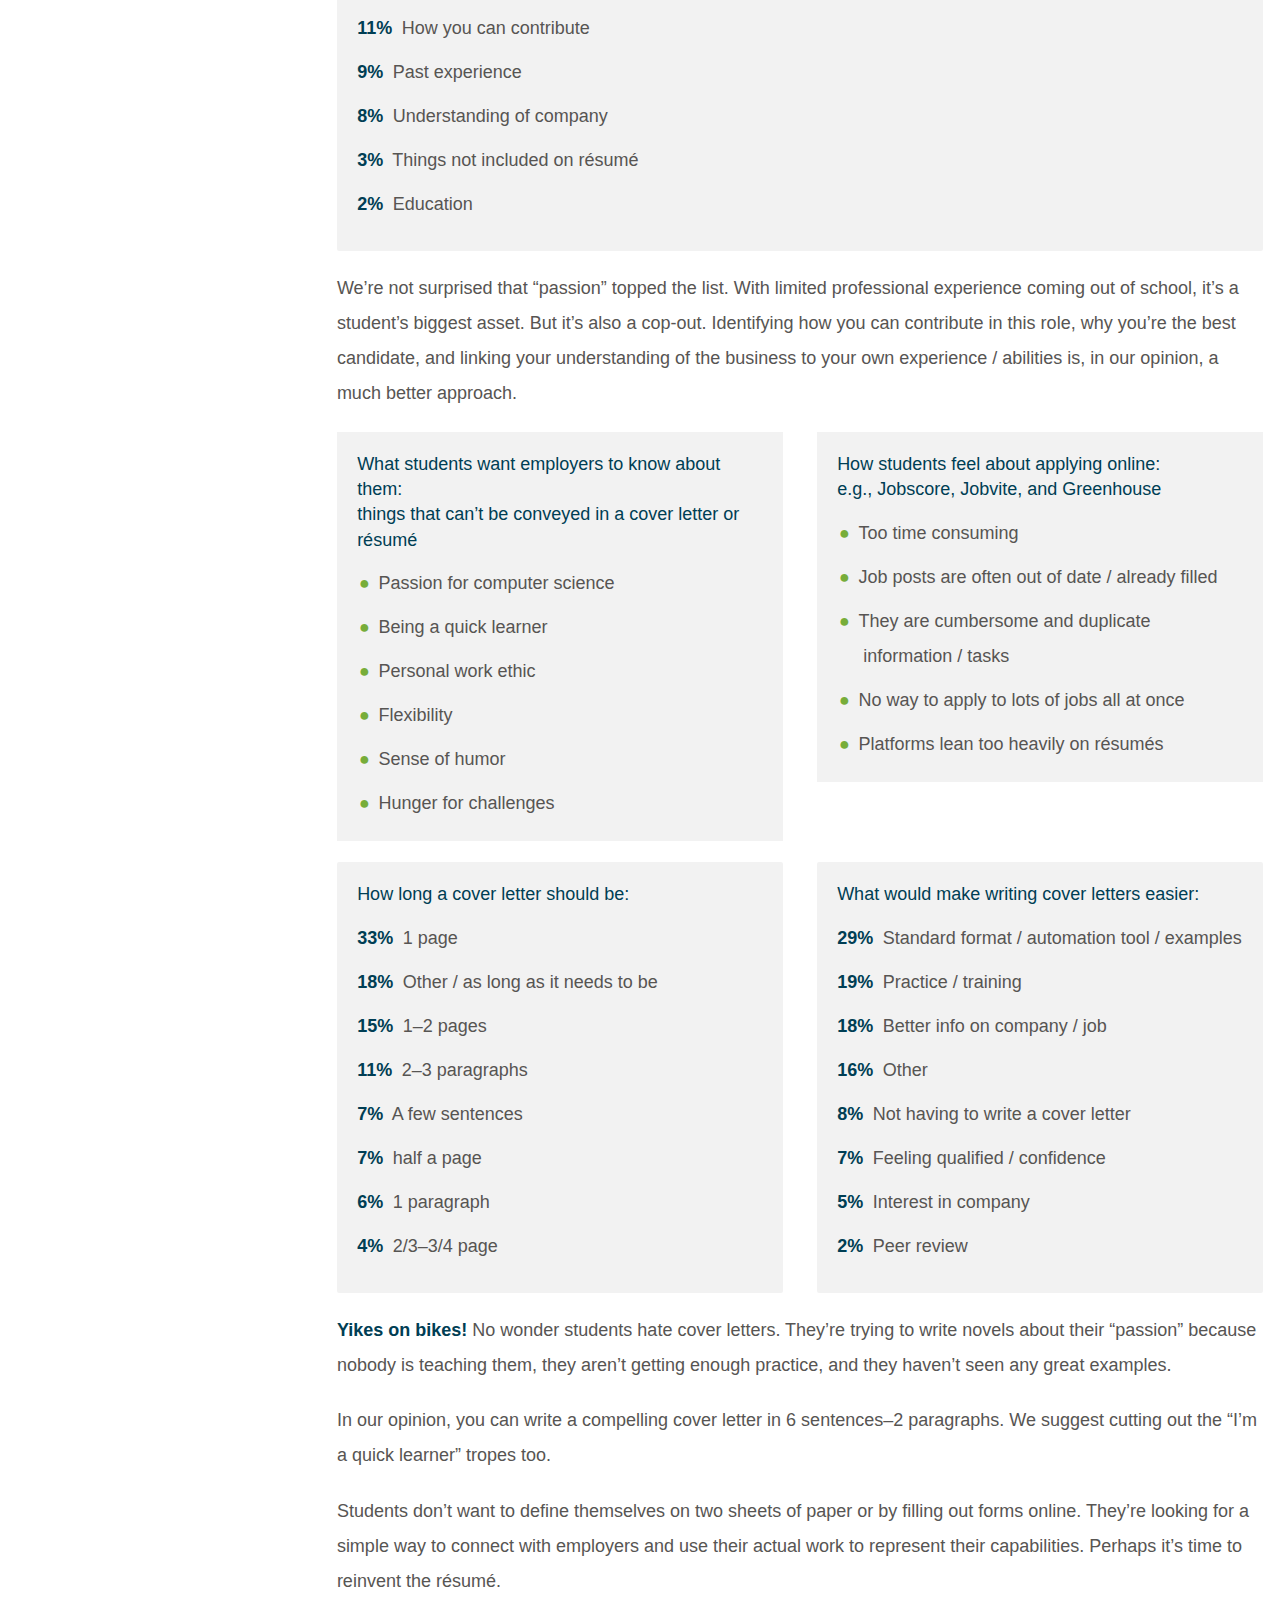
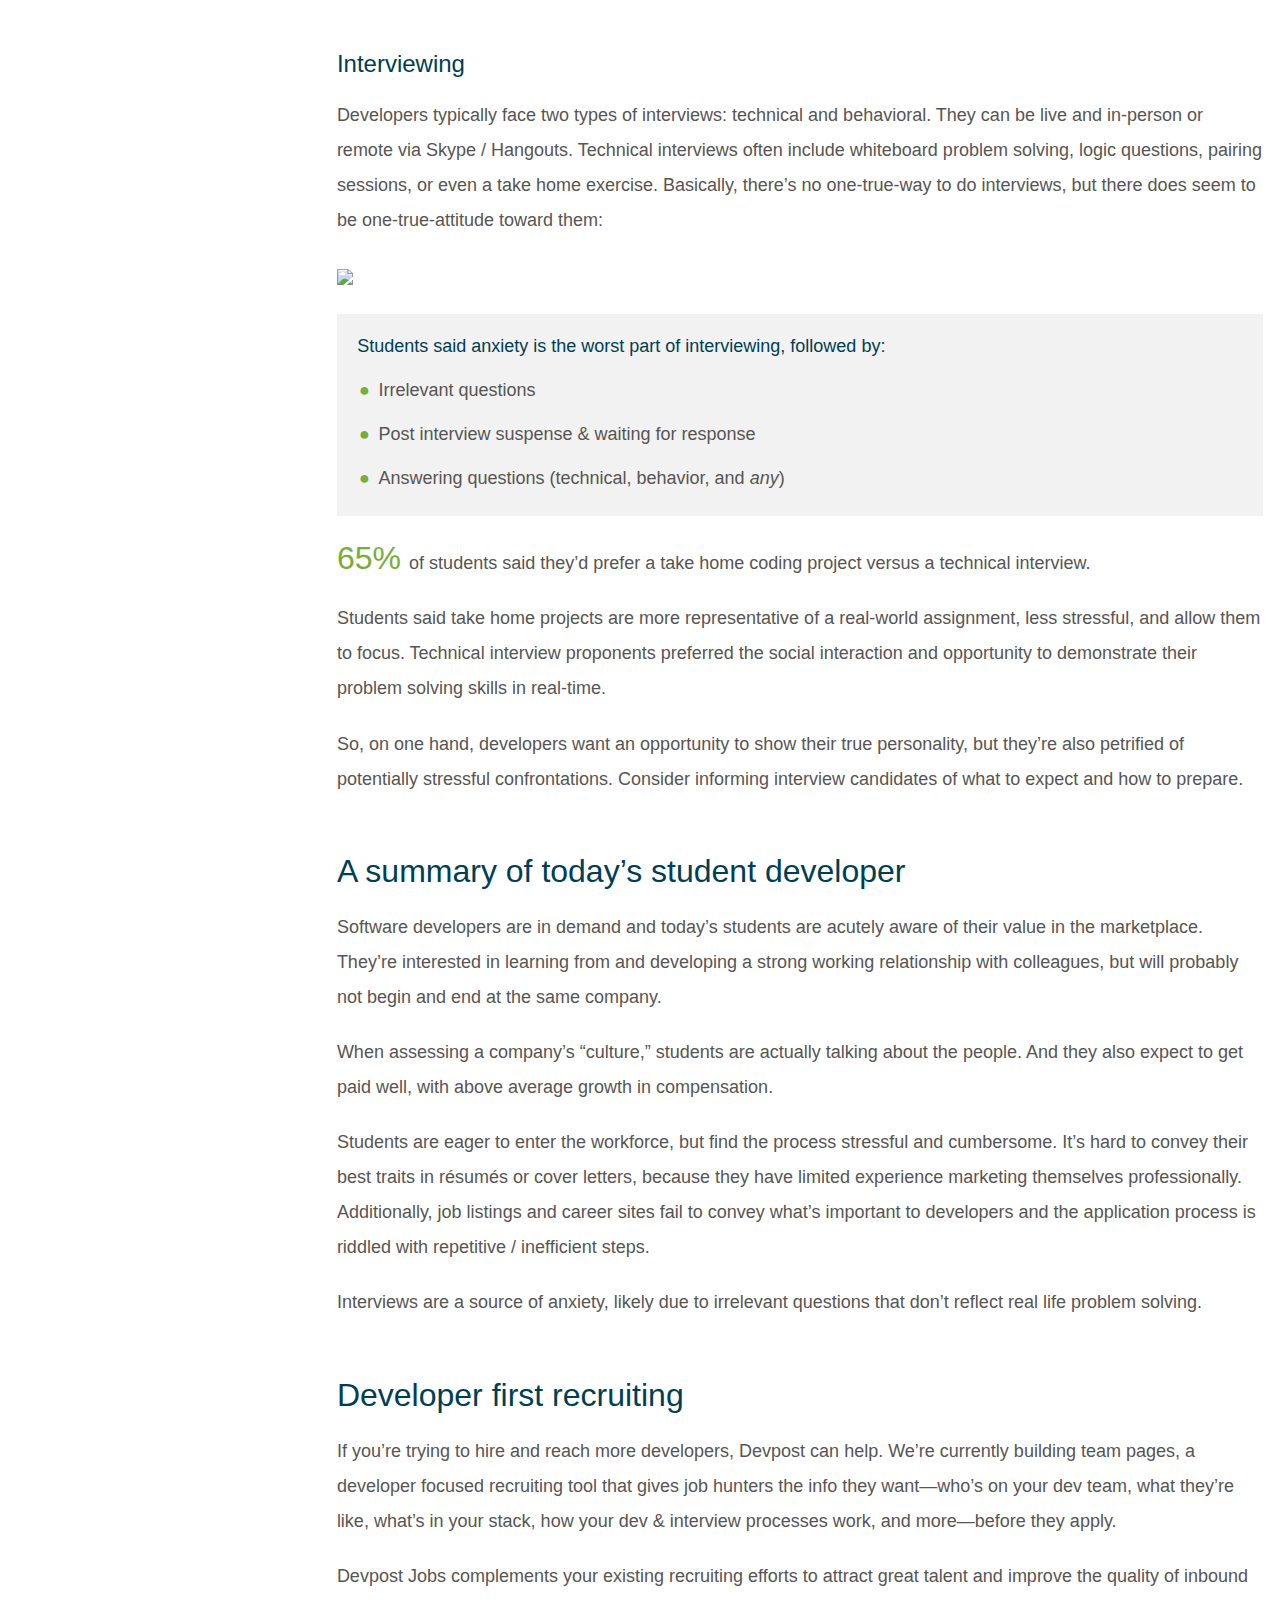
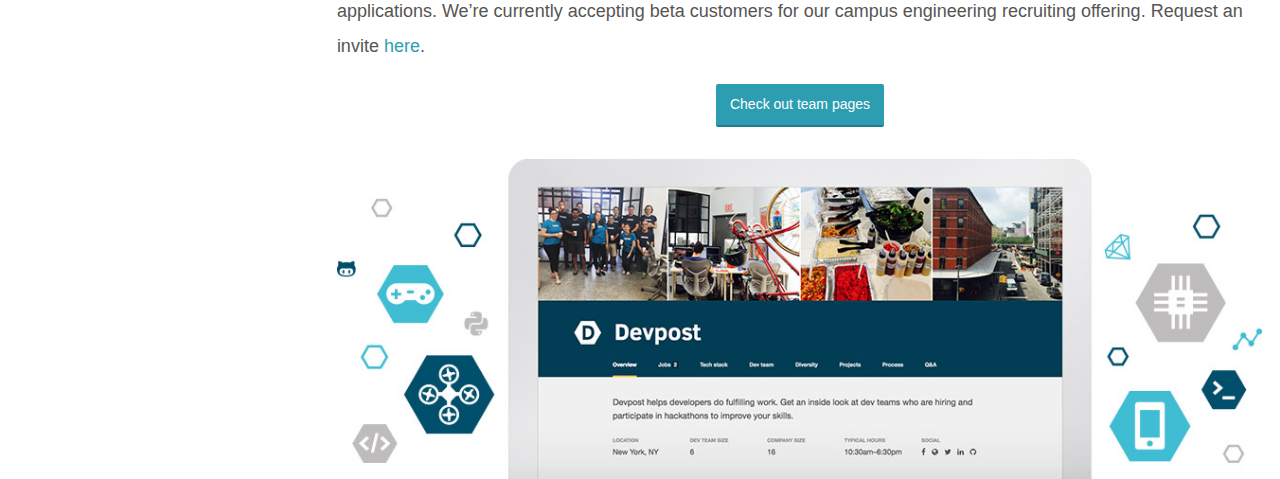
==== commit 8c0470b2: "make "here" a link" ====
--- a/index.html
+++ b/index.html
@@ -60,7 +60,7 @@
         <h2>How do developers feel about, look for, and evaluate their career options?</h2>
 
         <!-- SOCIAL BUTTONS -->
-        <a href="https://twitter.com/intent/tweet?original_referer=http%3A%2F%2Flocalhost%3A35729%2F&ref_src=twsrc%5Etfw&text=What%20do%20young%20developers%20look%20for%20in%20a%20job%3F&tw_p=tweetbutton&url=http%3A%2F%2Fstudenthackers.devpost.com&via=Devpost" class="share-button twitter"><i class="fa fa-fw fa-twitter fa-lg" aria-hidden="true"></i> Tweet</a>&nbsp;&nbsp;<!--<a href="#" class="share-button hn"><i class="fa fa-fw fa-y-combinator fa-lg" aria-hidden="true"></i> Discuss</a>&nbsp;&nbsp;--><a href="https://www.linkedin.com/shareArticle?mini=true&url=http%3A//studenthackers.devpost.com&title=Devpost's%20Spring%202016%20Student%20Hacker%20Report%3A%20Careers%20%26%20Recruiting&summary=During%20the%202016%20spring%20hackathon%20season,%20we%20surveyed%20student%20hackers%20(college,%20high%20school,%20and%20bootcampers)%20around%20the%20U.S.%20to%20learn%20how%20they%20felt%20about%20job%20hunting%20and%20their%20future%20careers.%20We%20hope%20our%20findings%20and%20recommendations%20will%20encourage%20hiring%20managers,%20recruiters,%20and%20HR%20to%20be%20more%20productive%20and%20help%20them%20attract%20better%20hires.%20&source=Devpost" class="share-button linkedin"><i class="fa fa-fw fa-linkedin-square fa-lg" aria-hidden="true"></i>Share</a>
+        <a href="https://twitter.com/intent/tweet?original_referer=http%3A%2F%2Flocalhost%3A35729%2F&ref_src=twsrc%5Etfw&text=What%20do%20young%20developers%20look%20for%20in%20a%20job%3F&tw_p=tweetbutton&url=http%3A%2F%2Fstudenthackers.devpost.com&via=Devpost" class="share-button twitter"><i class="fa fa-fw fa-twitter fa-lg" aria-hidden="true"></i> Tweet</a>&nbsp;&nbsp;<a href="https://news.ycombinator.com/item?id=11720871" class="share-button hn"><i class="fa fa-fw fa-y-combinator fa-lg" aria-hidden="true"></i> Discuss</a>&nbsp;&nbsp;<a href="https://www.linkedin.com/shareArticle?mini=true&url=http%3A//studenthackers.devpost.com&title=Devpost's%20Spring%202016%20Student%20Hacker%20Report%3A%20Careers%20%26%20Recruiting&summary=During%20the%202016%20spring%20hackathon%20season,%20we%20surveyed%20student%20hackers%20(college,%20high%20school,%20and%20bootcampers)%20around%20the%20U.S.%20to%20learn%20how%20they%20felt%20about%20job%20hunting%20and%20their%20future%20careers.%20We%20hope%20our%20findings%20and%20recommendations%20will%20encourage%20hiring%20managers,%20recruiters,%20and%20HR%20to%20be%20more%20productive%20and%20help%20them%20attract%20better%20hires.%20&source=Devpost" class="share-button linkedin"><i class="fa fa-fw fa-linkedin-square fa-lg" aria-hidden="true"></i>Share</a>
 
       </div>
     </div>
@@ -119,10 +119,10 @@
           </dl>
 
           <!--<div class="contact">
-            <p>To learn more about Devpost solutions, visit <a href="http://devpost.com/teams" target="_blank">devpost.com/teams</a> or email <a href="mailto:info@devpost.com">info@devpost.com</a>.</p>
+            <p>To learn more about Devpost solutions, visit <a href="https://devpost.com/jobs/hiring" target="_blank">devpost.com/teams</a> or email <a href="mailto:info@devpost.com">info@devpost.com</a>.</p>
           </div>-->
 
-          <a href="http://devpost.com/teams" class="hiring-button" target="_blank" onclick="teamsButton('leftRail')">Looking for a new job?</a>
+          <a href="https://devpost.com/jobs/hiring" class="hiring-button" target="_blank" onclick="teamsButton('leftRail')">Looking for a new job?</a>
 
         </div>
       </div> <!-- end left sidenav column (large-3) -->
@@ -132,12 +132,11 @@
         <h2 data-magellan-destination="survey">Student Survey</h2>
         <a name="about"></a>
 
-        <p>Devpost is the home for hackers and <a href="http://devpost.com/teams">we help developers find fulfilling work</a>. You probably know us from the hackathon scene, where we power the majority of the world&rsquo;s college, high school, and civic hackathons. We also run longer, online hackathons like <a href="http://gearapp.devpost.com/" target="_blank">Samsung&rsquo;s Gear App Challenge</a>, <a href="https://vrjam.devpost.com/" target="_blank">Oculus&rsquo; VR Jam</a>, and <a href="http://uberhackathon.devpost.com/" target="_blank">Uber&rsquo;s Request Hackathon</a>.</p>
+        <p>Devpost is the home for hackers and <a href="https://devpost.com/jobs/hiring">we help developers find fulfilling work</a>. You probably know us from the hackathon scene, where we power the majority of the world&rsquo;s college, high school, and civic hackathons. We also run longer, online hackathons like <a href="http://gearapp.devpost.com/" target="_blank">Samsung&rsquo;s Gear App Challenge</a>, <a href="https://vrjam.devpost.com/" target="_blank">Oculus&rsquo; VR Jam</a>, and <a href="http://uberhackathon.devpost.com/" target="_blank">Uber&rsquo;s Request Hackathon</a>.</p>
 
         <p><a href="2015.html">Last summer we released our first student hacker report</a>, ranking the top technologies and APIs used at student hackathons during the 2014&ndash;2015 academic year. This year, we decided to investigate how students feel about, look for, and evaluate their career options.</p>
 
-        <p>During the 2016 spring hackathon season, we asked U.S. college students to answer 3&ndash;4 different questions about recruiting every time they submitted a hackathon project. Afterwards, we scrubbed PII, excised erroneous data, and analyzed it.</p>
-
+        <p>During the 2016 spring hackathon season, we asked U.S. students to answer 3–4 different questions about recruiting every time they submitted a hackathon project. Afterwards, we scrubbed PII, excised erroneous data, and analyzed it. In total, we surveyed over 1,700 students at 80 hackathons.</p>
         <p>We hope our findings and recommendations will encourage hiring managers, recruiters, and HR to be more productive and help them attract better hires. Please email us at <a href="mailto:info@devpost.com">info@devpost.com</a> if you have any feedback or questions.</p>
 
         <h2 data-magellan-destination="devswant">What developers want</h2>
@@ -457,10 +456,10 @@
 
         <p>If you&rsquo;re trying to hire and reach more developers, Devpost can help. We&rsquo;re currently building team pages, a developer focused recruiting tool that gives job hunters the info they want&mdash;who&rsquo;s on your dev team, what they&rsquo;re like, what&rsquo;s in your stack, how your dev &amp; interview processes work, and more&mdash;before they apply.</p>
 
-        <p>Team pages complement your existing recruiting efforts to attract great talent and improve the quality of inbound applications. <strong>We&rsquo;re currently beta testing team pages for free in NYC</strong>. Contact us at <a href="mailto:teams@devpost.com">teams@devpost.com</a> to get started on yours!</p>
+        <p>Devpost Jobs complements your existing recruiting efforts to attract great talent and improve the quality of inbound applications. We’re currently accepting beta customers for our campus engineering recruiting offering. Request an invite <a href="https://devpost.com/jobs/hiring" target="_blank">here</a>.</p>
 
         <div style="text-align:center;">
-          <p class="cta-button"><a href="http://devpost.com/teams" class="hiring-button" target="_blank" style="width: auto !important;" onclick="teamsButton('endReport')">Check out team pages</a></p>
+          <p class="cta-button"><a href="https://devpost.com/jobs/hiring" class="hiring-button" target="_blank" style="width: auto !important;" onclick="teamsButton('endReport')">Check out team pages</a></p>
 
           <p class="bottom hide-mobile"><img src="img/team-page.jpg"></p>
 
@@ -470,7 +469,7 @@
         <!--<div class="row footer hide-for-large-up">
           <div class="large-12 columns">
             <div class="footer-interior">
-              <p>Looking for a new job? <a href="http://devpost.com/teams" target="_blank">Find a great development team in NYC</a>.</p>
+              <p>Looking for a new job? <a href="https://devpost.com/jobs/hiring" target="_blank">Find a great development team in NYC</a>.</p>
             </div>
           </div>
         </div>--> <!-- end row -->
